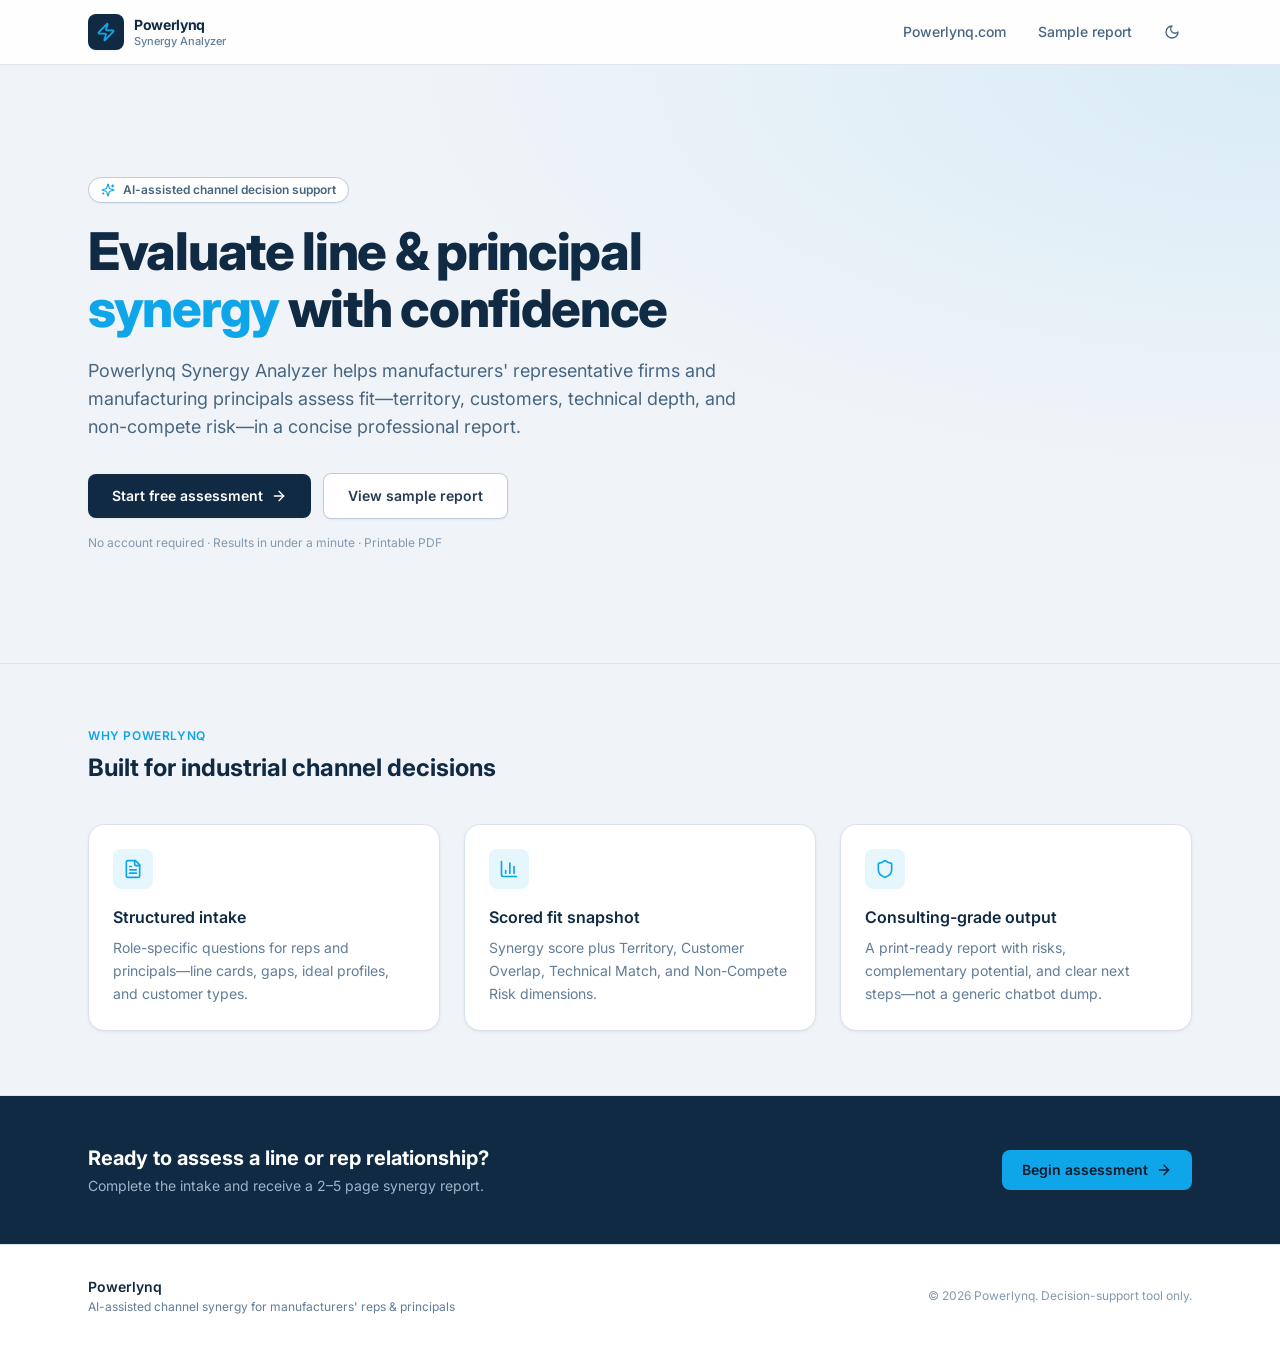
==== analyzer/index.html @ ce6cc7bc "Call Grok Worker directly and surface API errors instead of template fallback" ====
<!doctype html>
<html lang="en">
  <head>
    <meta charset="UTF-8" />
    <link rel="icon" type="image/svg+xml" href="/analyzer/favicon.svg" />
    <meta name="viewport" content="width=device-width, initial-scale=1.0" />
    <meta
      name="description"
      content="Powerlynq Synergy Analyzer — evaluate line and principal fit for manufacturers' representative firms and manufacturing principals."
    />
    <link rel="preconnect" href="https://fonts.googleapis.com" />
    <link rel="preconnect" href="https://fonts.gstatic.com" crossorigin />
    <link
      href="https://fonts.googleapis.com/css2?family=Inter:wght@400;500;600;700;800&display=swap"
      rel="stylesheet"
    />
    <title>Powerlynq Synergy Analyzer</title>
    <script src="/analyzer/api-config.js"></script>
    <script type="module" crossorigin src="/analyzer/assets/index-Cl4k3AQj.js"></script>
    <link rel="stylesheet" crossorigin href="/analyzer/assets/index-D1dit6bd.css">
  </head>
  <body class="antialiased">
    <div id="root"></div>
  </body>
</html>
---- analyzer/assets/index-D1dit6bd.css ----
*,:before,:after{--tw-border-spacing-x: 0;--tw-border-spacing-y: 0;--tw-translate-x: 0;--tw-translate-y: 0;--tw-rotate: 0;--tw-skew-x: 0;--tw-skew-y: 0;--tw-scale-x: 1;--tw-scale-y: 1;--tw-pan-x: ;--tw-pan-y: ;--tw-pinch-zoom: ;--tw-scroll-snap-strictness: proximity;--tw-gradient-from-position: ;--tw-gradient-via-position: ;--tw-gradient-to-position: ;--tw-ordinal: ;--tw-slashed-zero: ;--tw-numeric-figure: ;--tw-numeric-spacing: ;--tw-numeric-fraction: ;--tw-ring-inset: ;--tw-ring-offset-width: 0px;--tw-ring-offset-color: #fff;--tw-ring-color: rgb(59 130 246 / .5);--tw-ring-offset-shadow: 0 0 #0000;--tw-ring-shadow: 0 0 #0000;--tw-shadow: 0 0 #0000;--tw-shadow-colored: 0 0 #0000;--tw-blur: ;--tw-brightness: ;--tw-contrast: ;--tw-grayscale: ;--tw-hue-rotate: ;--tw-invert: ;--tw-saturate: ;--tw-sepia: ;--tw-drop-shadow: ;--tw-backdrop-blur: ;--tw-backdrop-brightness: ;--tw-backdrop-contrast: ;--tw-backdrop-grayscale: ;--tw-backdrop-hue-rotate: ;--tw-backdrop-invert: ;--tw-backdrop-opacity: ;--tw-backdrop-saturate: ;--tw-backdrop-sepia: ;--tw-contain-size: ;--tw-contain-layout: ;--tw-contain-paint: ;--tw-contain-style: }::backdrop{--tw-border-spacing-x: 0;--tw-border-spacing-y: 0;--tw-translate-x: 0;--tw-translate-y: 0;--tw-rotate: 0;--tw-skew-x: 0;--tw-skew-y: 0;--tw-scale-x: 1;--tw-scale-y: 1;--tw-pan-x: ;--tw-pan-y: ;--tw-pinch-zoom: ;--tw-scroll-snap-strictness: proximity;--tw-gradient-from-position: ;--tw-gradient-via-position: ;--tw-gradient-to-position: ;--tw-ordinal: ;--tw-slashed-zero: ;--tw-numeric-figure: ;--tw-numeric-spacing: ;--tw-numeric-fraction: ;--tw-ring-inset: ;--tw-ring-offset-width: 0px;--tw-ring-offset-color: #fff;--tw-ring-color: rgb(59 130 246 / .5);--tw-ring-offset-shadow: 0 0 #0000;--tw-ring-shadow: 0 0 #0000;--tw-shadow: 0 0 #0000;--tw-shadow-colored: 0 0 #0000;--tw-blur: ;--tw-brightness: ;--tw-contrast: ;--tw-grayscale: ;--tw-hue-rotate: ;--tw-invert: ;--tw-saturate: ;--tw-sepia: ;--tw-drop-shadow: ;--tw-backdrop-blur: ;--tw-backdrop-brightness: ;--tw-backdrop-contrast: ;--tw-backdrop-grayscale: ;--tw-backdrop-hue-rotate: ;--tw-backdrop-invert: ;--tw-backdrop-opacity: ;--tw-backdrop-saturate: ;--tw-backdrop-sepia: ;--tw-contain-size: ;--tw-contain-layout: ;--tw-contain-paint: ;--tw-contain-style: }*,:before,:after{box-sizing:border-box;border-width:0;border-style:solid;border-color:#e5e7eb}:before,:after{--tw-content: ""}html,:host{line-height:1.5;-webkit-text-size-adjust:100%;-moz-tab-size:4;-o-tab-size:4;tab-size:4;font-family:Inter,system-ui,-apple-system,Segoe UI,Roboto,sans-serif;font-feature-settings:normal;font-variation-settings:normal;-webkit-tap-highlight-color:transparent}body{margin:0;line-height:inherit}hr{height:0;color:inherit;border-top-width:1px}abbr:where([title]){-webkit-text-decoration:underline dotted;text-decoration:underline dotted}h1,h2,h3,h4,h5,h6{font-size:inherit;font-weight:inherit}a{color:inherit;text-decoration:inherit}b,strong{font-weight:bolder}code,kbd,samp,pre{font-family:ui-monospace,SFMono-Regular,Menlo,Monaco,Consolas,Liberation Mono,Courier New,monospace;font-feature-settings:normal;font-variation-settings:normal;font-size:1em}small{font-size:80%}sub,sup{font-size:75%;line-height:0;position:relative;vertical-align:baseline}sub{bottom:-.25em}sup{top:-.5em}table{text-indent:0;border-color:inherit;border-collapse:collapse}button,input,optgroup,select,textarea{font-family:inherit;font-feature-settings:inherit;font-variation-settings:inherit;font-size:100%;font-weight:inherit;line-height:inherit;letter-spacing:inherit;color:inherit;margin:0;padding:0}button,select{text-transform:none}button,input:where([type=button]),input:where([type=reset]),input:where([type=submit]){-webkit-appearance:button;background-color:transparent;background-image:none}:-moz-focusring{outline:auto}:-moz-ui-invalid{box-shadow:none}progress{vertical-align:baseline}::-webkit-inner-spin-button,::-webkit-outer-spin-button{height:auto}[type=search]{-webkit-appearance:textfield;outline-offset:-2px}::-webkit-search-decoration{-webkit-appearance:none}::-webkit-file-upload-button{-webkit-appearance:button;font:inherit}summary{display:list-item}blockquote,dl,dd,h1,h2,h3,h4,h5,h6,hr,figure,p,pre{margin:0}fieldset{margin:0;padding:0}legend{padding:0}ol,ul,menu{list-style:none;margin:0;padding:0}dialog{padding:0}textarea{resize:vertical}input::-moz-placeholder,textarea::-moz-placeholder{opacity:1;color:#9ca3af}input::placeholder,textarea::placeholder{opacity:1;color:#9ca3af}button,[role=button]{cursor:pointer}:disabled{cursor:default}img,svg,video,canvas,audio,iframe,embed,object{display:block;vertical-align:middle}img,video{max-width:100%;height:auto}[hidden]:where(:not([hidden=until-found])){display:none}html{scroll-behavior:smooth}body{--tw-bg-opacity: 1;background-color:rgb(240 244 248 / var(--tw-bg-opacity, 1));font-family:Inter,system-ui,-apple-system,Segoe UI,Roboto,sans-serif;--tw-text-opacity: 1;color:rgb(16 42 67 / var(--tw-text-opacity, 1));-webkit-font-smoothing:antialiased;-moz-osx-font-smoothing:grayscale}.dark body,html.dark body{--tw-bg-opacity: 1;background-color:rgb(10 25 41 / var(--tw-bg-opacity, 1));--tw-text-opacity: 1;color:rgb(217 226 236 / var(--tw-text-opacity, 1))}::-moz-selection{background-color:#0ea5e94d;color:#0a1929}::selection{background-color:#0ea5e94d;color:#0a1929}.btn-primary{display:inline-flex;align-items:center;justify-content:center;gap:.5rem;border-radius:.5rem;--tw-bg-opacity: 1;background-color:rgb(16 42 67 / var(--tw-bg-opacity, 1));padding:.625rem 1.25rem;font-size:.875rem;line-height:1.25rem;font-weight:600;--tw-text-opacity: 1;color:rgb(255 255 255 / var(--tw-text-opacity, 1));--tw-shadow: 0 1px 2px 0 rgb(0 0 0 / .05);--tw-shadow-colored: 0 1px 2px 0 var(--tw-shadow-color);box-shadow:var(--tw-ring-offset-shadow, 0 0 #0000),var(--tw-ring-shadow, 0 0 #0000),var(--tw-shadow);transition-property:color,background-color,border-color,text-decoration-color,fill,stroke,opacity,box-shadow,transform,filter,backdrop-filter;transition-timing-function:cubic-bezier(.4,0,.2,1);transition-duration:.15s}.btn-primary:disabled{cursor:not-allowed;opacity:.5}.btn-primary:hover{--tw-bg-opacity: 1;background-color:rgb(36 59 83 / var(--tw-bg-opacity, 1))}.btn-primary:focus-visible{outline:2px solid #0ea5e9;outline-offset:2px}.dark .btn-primary{--tw-bg-opacity: 1;background-color:rgb(14 165 233 / var(--tw-bg-opacity, 1));--tw-text-opacity: 1;color:rgb(10 25 41 / var(--tw-text-opacity, 1))}.dark .btn-primary:hover{--tw-bg-opacity: 1;background-color:rgb(56 189 248 / var(--tw-bg-opacity, 1))}.btn-secondary{display:inline-flex;align-items:center;justify-content:center;gap:.5rem;border-radius:.5rem;border-width:1px;--tw-border-opacity: 1;border-color:rgb(188 204 220 / var(--tw-border-opacity, 1));--tw-bg-opacity: 1;background-color:rgb(255 255 255 / var(--tw-bg-opacity, 1));padding:.625rem 1.25rem;font-size:.875rem;line-height:1.25rem;font-weight:600;--tw-text-opacity: 1;color:rgb(36 59 83 / var(--tw-text-opacity, 1));--tw-shadow: 0 1px 2px 0 rgb(0 0 0 / .05);--tw-shadow-colored: 0 1px 2px 0 var(--tw-shadow-color);box-shadow:var(--tw-ring-offset-shadow, 0 0 #0000),var(--tw-ring-shadow, 0 0 #0000),var(--tw-shadow);transition-property:color,background-color,border-color,text-decoration-color,fill,stroke,opacity,box-shadow,transform,filter,backdrop-filter;transition-timing-function:cubic-bezier(.4,0,.2,1);transition-duration:.15s}.btn-secondary:disabled{cursor:not-allowed;opacity:.5}.btn-secondary:hover{--tw-bg-opacity: 1;background-color:rgb(240 244 248 / var(--tw-bg-opacity, 1))}.btn-secondary:focus-visible{outline:2px solid #0ea5e9;outline-offset:2px}.dark .btn-secondary{--tw-border-opacity: 1;border-color:rgb(51 78 104 / var(--tw-border-opacity, 1));--tw-bg-opacity: 1;background-color:rgb(16 42 67 / var(--tw-bg-opacity, 1));--tw-text-opacity: 1;color:rgb(217 226 236 / var(--tw-text-opacity, 1))}.dark .btn-secondary:hover{--tw-bg-opacity: 1;background-color:rgb(36 59 83 / var(--tw-bg-opacity, 1))}.btn-ghost{display:inline-flex;align-items:center;justify-content:center;gap:.5rem;border-radius:.5rem;padding:.5rem .75rem;font-size:.875rem;line-height:1.25rem;font-weight:500;--tw-text-opacity: 1;color:rgb(72 101 129 / var(--tw-text-opacity, 1));transition-property:color,background-color,border-color,text-decoration-color,fill,stroke,opacity,box-shadow,transform,filter,backdrop-filter;transition-timing-function:cubic-bezier(.4,0,.2,1);transition-duration:.15s}.btn-ghost:hover{--tw-bg-opacity: 1;background-color:rgb(217 226 236 / var(--tw-bg-opacity, 1));--tw-text-opacity: 1;color:rgb(16 42 67 / var(--tw-text-opacity, 1))}.dark .btn-ghost{--tw-text-opacity: 1;color:rgb(159 179 200 / var(--tw-text-opacity, 1))}.dark .btn-ghost:hover{--tw-bg-opacity: 1;background-color:rgb(36 59 83 / var(--tw-bg-opacity, 1));--tw-text-opacity: 1;color:rgb(255 255 255 / var(--tw-text-opacity, 1))}.input-field{width:100%;border-radius:.5rem;border-width:1px;--tw-border-opacity: 1;border-color:rgb(188 204 220 / var(--tw-border-opacity, 1));--tw-bg-opacity: 1;background-color:rgb(255 255 255 / var(--tw-bg-opacity, 1));padding:.625rem .875rem;font-size:.875rem;line-height:1.25rem;--tw-text-opacity: 1;color:rgb(16 42 67 / var(--tw-text-opacity, 1));--tw-shadow: 0 1px 2px 0 rgb(0 0 0 / .05);--tw-shadow-colored: 0 1px 2px 0 var(--tw-shadow-color);box-shadow:var(--tw-ring-offset-shadow, 0 0 #0000),var(--tw-ring-shadow, 0 0 #0000),var(--tw-shadow);transition-property:color,background-color,border-color,text-decoration-color,fill,stroke,opacity,box-shadow,transform,filter,backdrop-filter;transition-timing-function:cubic-bezier(.4,0,.2,1);transition-duration:.15s}.input-field::-moz-placeholder{--tw-text-opacity: 1;color:rgb(130 154 177 / var(--tw-text-opacity, 1))}.input-field::placeholder{--tw-text-opacity: 1;color:rgb(130 154 177 / var(--tw-text-opacity, 1))}.input-field:focus{--tw-border-opacity: 1;border-color:rgb(14 165 233 / var(--tw-border-opacity, 1));outline:2px solid transparent;outline-offset:2px;box-shadow:0 0 0 2px #0ea5e933}.dark .input-field{--tw-border-opacity: 1;border-color:rgb(51 78 104 / var(--tw-border-opacity, 1));--tw-bg-opacity: 1;background-color:rgb(16 42 67 / var(--tw-bg-opacity, 1));--tw-text-opacity: 1;color:rgb(217 226 236 / var(--tw-text-opacity, 1))}.dark .input-field::-moz-placeholder{--tw-text-opacity: 1;color:rgb(98 125 152 / var(--tw-text-opacity, 1))}.dark .input-field::placeholder{--tw-text-opacity: 1;color:rgb(98 125 152 / var(--tw-text-opacity, 1))}.dark .input-field:focus{--tw-border-opacity: 1;border-color:rgb(14 165 233 / var(--tw-border-opacity, 1));box-shadow:0 0 0 2px #0ea5e94d}.label-field{margin-bottom:.375rem;display:block;font-size:.875rem;line-height:1.25rem;font-weight:500;--tw-text-opacity: 1;color:rgb(36 59 83 / var(--tw-text-opacity, 1))}.dark .label-field{--tw-text-opacity: 1;color:rgb(188 204 220 / var(--tw-text-opacity, 1))}.help-text{margin-top:.375rem;font-size:.75rem;line-height:1rem;--tw-text-opacity: 1;color:rgb(98 125 152 / var(--tw-text-opacity, 1))}.dark .help-text{--tw-text-opacity: 1;color:rgb(130 154 177 / var(--tw-text-opacity, 1))}.card{border-radius:1rem;border-width:1px;--tw-border-opacity: 1;border-color:rgb(217 226 236 / var(--tw-border-opacity, 1));--tw-bg-opacity: 1;background-color:rgb(255 255 255 / var(--tw-bg-opacity, 1));--tw-shadow: 0 1px 3px 0 rgb(16 42 67 / .06), 0 1px 2px -1px rgb(16 42 67 / .06);--tw-shadow-colored: 0 1px 3px 0 var(--tw-shadow-color), 0 1px 2px -1px var(--tw-shadow-color);box-shadow:var(--tw-ring-offset-shadow, 0 0 #0000),var(--tw-ring-shadow, 0 0 #0000),var(--tw-shadow)}.dark .card{--tw-border-opacity: 1;border-color:rgb(36 59 83 / var(--tw-border-opacity, 1));--tw-bg-opacity: 1;background-color:rgb(16 42 67 / var(--tw-bg-opacity, 1))}.section-kicker{font-size:.75rem;line-height:1rem;font-weight:600;text-transform:uppercase;letter-spacing:.05em;--tw-text-opacity: 1;color:rgb(14 165 233 / var(--tw-text-opacity, 1))}.dark .section-kicker{--tw-text-opacity: 1;color:rgb(56 189 248 / var(--tw-text-opacity, 1))}.pointer-events-none{pointer-events:none}.visible{visibility:visible}.fixed{position:fixed}.absolute{position:absolute}.relative{position:relative}.sticky{position:sticky}.-inset-3{top:-.75rem;right:-.75rem;bottom:-.75rem;left:-.75rem}.inset-0{top:0;right:0;bottom:0;left:0}.top-0{top:0}.-z-10{z-index:-10}.z-40{z-index:40}.mx-2{margin-left:.5rem;margin-right:.5rem}.mx-auto{margin-left:auto;margin-right:auto}.mb-1{margin-bottom:.25rem}.mb-10{margin-bottom:2.5rem}.mb-2{margin-bottom:.5rem}.mb-3{margin-bottom:.75rem}.mb-4{margin-bottom:1rem}.mb-5{margin-bottom:1.25rem}.mb-6{margin-bottom:1.5rem}.mb-8{margin-bottom:2rem}.ml-0\.5{margin-left:.125rem}.mt-0\.5{margin-top:.125rem}.mt-1{margin-top:.25rem}.mt-1\.5{margin-top:.375rem}.mt-2{margin-top:.5rem}.mt-3{margin-top:.75rem}.mt-4{margin-top:1rem}.mt-5{margin-top:1.25rem}.mt-6{margin-top:1.5rem}.mt-8{margin-top:2rem}.flex{display:flex}.inline-flex{display:inline-flex}.grid{display:grid}.hidden{display:none}.h-0\.5{height:.125rem}.h-1\.5{height:.375rem}.h-10{height:2.5rem}.h-12{height:3rem}.h-16{height:4rem}.h-2{height:.5rem}.h-3\.5{height:.875rem}.h-4{height:1rem}.h-5{height:1.25rem}.h-6{height:1.5rem}.h-8{height:2rem}.h-9{height:2.25rem}.h-full{height:100%}.min-h-\[1\.5rem\]{min-height:1.5rem}.min-h-\[110px\]{min-height:110px}.min-h-\[40vh\]{min-height:40vh}.min-h-\[60vh\]{min-height:60vh}.min-h-screen{min-height:100vh}.w-1\/2{width:50%}.w-10{width:2.5rem}.w-12{width:3rem}.w-16{width:4rem}.w-3\.5{width:.875rem}.w-4{width:1rem}.w-48{width:12rem}.w-5{width:1.25rem}.w-6{width:1.5rem}.w-8{width:2rem}.w-9{width:2.25rem}.w-full{width:100%}.max-w-2xl{max-width:42rem}.max-w-3xl{max-width:48rem}.max-w-4xl{max-width:56rem}.max-w-6xl{max-width:72rem}.max-w-lg{max-width:32rem}.max-w-md{max-width:28rem}.max-w-xl{max-width:36rem}.flex-1{flex:1 1 0%}.shrink-0{flex-shrink:0}.-rotate-90{--tw-rotate: -90deg;transform:translate(var(--tw-translate-x),var(--tw-translate-y)) rotate(var(--tw-rotate)) skew(var(--tw-skew-x)) skewY(var(--tw-skew-y)) scaleX(var(--tw-scale-x)) scaleY(var(--tw-scale-y))}@keyframes fadeIn{0%{opacity:0}to{opacity:1}}.animate-fade-in{animation:fadeIn .4s ease-out}@keyframes pulse{50%{opacity:.5}}.animate-pulse{animation:pulse 2s cubic-bezier(.4,0,.6,1) infinite}@keyframes pulseSoft{0%,to{opacity:1}50%{opacity:.55}}.animate-pulse-soft{animation:pulseSoft 1.8s ease-in-out infinite}@keyframes slideUp{0%{opacity:0;transform:translateY(12px)}to{opacity:1;transform:translateY(0)}}.animate-slide-up{animation:slideUp .45s ease-out}.resize-y{resize:vertical}.flex-col{flex-direction:column}.flex-wrap{flex-wrap:wrap}.items-start{align-items:flex-start}.items-center{align-items:center}.items-baseline{align-items:baseline}.justify-center{justify-content:center}.justify-between{justify-content:space-between}.gap-1{gap:.25rem}.gap-1\.5{gap:.375rem}.gap-2{gap:.5rem}.gap-2\.5{gap:.625rem}.gap-3{gap:.75rem}.gap-4{gap:1rem}.gap-5{gap:1.25rem}.gap-6{gap:1.5rem}.space-y-10>:not([hidden])~:not([hidden]){--tw-space-y-reverse: 0;margin-top:calc(2.5rem * calc(1 - var(--tw-space-y-reverse)));margin-bottom:calc(2.5rem * var(--tw-space-y-reverse))}.space-y-2\.5>:not([hidden])~:not([hidden]){--tw-space-y-reverse: 0;margin-top:calc(.625rem * calc(1 - var(--tw-space-y-reverse)));margin-bottom:calc(.625rem * var(--tw-space-y-reverse))}.space-y-3>:not([hidden])~:not([hidden]){--tw-space-y-reverse: 0;margin-top:calc(.75rem * calc(1 - var(--tw-space-y-reverse)));margin-bottom:calc(.75rem * var(--tw-space-y-reverse))}.space-y-5>:not([hidden])~:not([hidden]){--tw-space-y-reverse: 0;margin-top:calc(1.25rem * calc(1 - var(--tw-space-y-reverse)));margin-bottom:calc(1.25rem * var(--tw-space-y-reverse))}.space-y-6>:not([hidden])~:not([hidden]){--tw-space-y-reverse: 0;margin-top:calc(1.5rem * calc(1 - var(--tw-space-y-reverse)));margin-bottom:calc(1.5rem * var(--tw-space-y-reverse))}.divide-y>:not([hidden])~:not([hidden]){--tw-divide-y-reverse: 0;border-top-width:calc(1px * calc(1 - var(--tw-divide-y-reverse)));border-bottom-width:calc(1px * var(--tw-divide-y-reverse))}.divide-navy-100>:not([hidden])~:not([hidden]){--tw-divide-opacity: 1;border-color:rgb(217 226 236 / var(--tw-divide-opacity, 1))}.overflow-hidden{overflow:hidden}.whitespace-pre-line{white-space:pre-line}.whitespace-pre-wrap{white-space:pre-wrap}.rounded-2xl{border-radius:1rem}.rounded-3xl{border-radius:1.5rem}.rounded-full{border-radius:9999px}.rounded-lg{border-radius:.5rem}.rounded-xl{border-radius:.75rem}.border{border-width:1px}.border-2{border-width:2px}.border-b{border-bottom-width:1px}.border-t{border-top-width:1px}.border-dashed{border-style:dashed}.border-accent{--tw-border-opacity: 1;border-color:rgb(14 165 233 / var(--tw-border-opacity, 1))}.border-accent\/30{border-color:#0ea5e94d}.border-amber-200{--tw-border-opacity: 1;border-color:rgb(253 230 138 / var(--tw-border-opacity, 1))}.border-emerald-200{--tw-border-opacity: 1;border-color:rgb(167 243 208 / var(--tw-border-opacity, 1))}.border-navy-100{--tw-border-opacity: 1;border-color:rgb(217 226 236 / var(--tw-border-opacity, 1))}.border-navy-100\/80{border-color:#d9e2eccc}.border-navy-200{--tw-border-opacity: 1;border-color:rgb(188 204 220 / var(--tw-border-opacity, 1))}.border-rose-200{--tw-border-opacity: 1;border-color:rgb(254 205 211 / var(--tw-border-opacity, 1))}.border-rose-400{--tw-border-opacity: 1;border-color:rgb(251 113 133 / var(--tw-border-opacity, 1))}.border-sky-200{--tw-border-opacity: 1;border-color:rgb(186 230 253 / var(--tw-border-opacity, 1))}.border-t-transparent{border-top-color:transparent}.bg-accent{--tw-bg-opacity: 1;background-color:rgb(14 165 233 / var(--tw-bg-opacity, 1))}.bg-accent\/10{background-color:#0ea5e91a}.bg-accent\/5{background-color:#0ea5e90d}.bg-amber-50{--tw-bg-opacity: 1;background-color:rgb(255 251 235 / var(--tw-bg-opacity, 1))}.bg-amber-500{--tw-bg-opacity: 1;background-color:rgb(245 158 11 / var(--tw-bg-opacity, 1))}.bg-emerald-50{--tw-bg-opacity: 1;background-color:rgb(236 253 245 / var(--tw-bg-opacity, 1))}.bg-emerald-500{--tw-bg-opacity: 1;background-color:rgb(16 185 129 / var(--tw-bg-opacity, 1))}.bg-navy-100{--tw-bg-opacity: 1;background-color:rgb(217 226 236 / var(--tw-bg-opacity, 1))}.bg-navy-50{--tw-bg-opacity: 1;background-color:rgb(240 244 248 / var(--tw-bg-opacity, 1))}.bg-navy-50\/50{background-color:#f0f4f880}.bg-navy-50\/80{background-color:#f0f4f8cc}.bg-navy-900{--tw-bg-opacity: 1;background-color:rgb(16 42 67 / var(--tw-bg-opacity, 1))}.bg-rose-50{--tw-bg-opacity: 1;background-color:rgb(255 241 242 / var(--tw-bg-opacity, 1))}.bg-rose-500{--tw-bg-opacity: 1;background-color:rgb(244 63 94 / var(--tw-bg-opacity, 1))}.bg-sky-50{--tw-bg-opacity: 1;background-color:rgb(240 249 255 / var(--tw-bg-opacity, 1))}.bg-sky-500{--tw-bg-opacity: 1;background-color:rgb(14 165 233 / var(--tw-bg-opacity, 1))}.bg-white{--tw-bg-opacity: 1;background-color:rgb(255 255 255 / var(--tw-bg-opacity, 1))}.bg-white\/10{background-color:#ffffff1a}.bg-white\/90{background-color:#ffffffe6}.bg-\[radial-gradient\(ellipse_at_top_right\,_var\(--tw-gradient-stops\)\)\]{background-image:radial-gradient(ellipse at top right,var(--tw-gradient-stops))}.bg-gradient-to-br{background-image:linear-gradient(to bottom right,var(--tw-gradient-stops))}.from-accent\/10{--tw-gradient-from: rgb(14 165 233 / .1) var(--tw-gradient-from-position);--tw-gradient-to: rgb(14 165 233 / 0) var(--tw-gradient-to-position);--tw-gradient-stops: var(--tw-gradient-from), var(--tw-gradient-to)}.from-navy-900{--tw-gradient-from: #102a43 var(--tw-gradient-from-position);--tw-gradient-to: rgb(16 42 67 / 0) var(--tw-gradient-to-position);--tw-gradient-stops: var(--tw-gradient-from), var(--tw-gradient-to)}.via-navy-900{--tw-gradient-to: rgb(16 42 67 / 0) var(--tw-gradient-to-position);--tw-gradient-stops: var(--tw-gradient-from), #102a43 var(--tw-gradient-via-position), var(--tw-gradient-to)}.via-transparent{--tw-gradient-to: rgb(0 0 0 / 0) var(--tw-gradient-to-position);--tw-gradient-stops: var(--tw-gradient-from), transparent var(--tw-gradient-via-position), var(--tw-gradient-to)}.to-navy-800{--tw-gradient-to: #243b53 var(--tw-gradient-to-position)}.to-transparent{--tw-gradient-to: transparent var(--tw-gradient-to-position)}.p-4{padding:1rem}.p-5{padding:1.25rem}.p-6{padding:1.5rem}.px-2{padding-left:.5rem;padding-right:.5rem}.px-3{padding-left:.75rem;padding-right:.75rem}.px-3\.5{padding-left:.875rem;padding-right:.875rem}.px-4{padding-left:1rem;padding-right:1rem}.px-5{padding-left:1.25rem;padding-right:1.25rem}.px-6{padding-left:1.5rem;padding-right:1.5rem}.py-0\.5{padding-top:.125rem;padding-bottom:.125rem}.py-1{padding-top:.25rem;padding-bottom:.25rem}.py-1\.5{padding-top:.375rem;padding-bottom:.375rem}.py-10{padding-top:2.5rem;padding-bottom:2.5rem}.py-12{padding-top:3rem;padding-bottom:3rem}.py-16{padding-top:4rem;padding-bottom:4rem}.py-20{padding-top:5rem;padding-bottom:5rem}.py-3{padding-top:.75rem;padding-bottom:.75rem}.py-4{padding-top:1rem;padding-bottom:1rem}.py-8{padding-top:2rem;padding-bottom:2rem}.pb-3{padding-bottom:.75rem}.pt-0\.5{padding-top:.125rem}.pt-6{padding-top:1.5rem}.text-left{text-align:left}.text-center{text-align:center}.font-mono{font-family:ui-monospace,SFMono-Regular,Menlo,Monaco,Consolas,Liberation Mono,Courier New,monospace}.text-2xl{font-size:1.5rem;line-height:2rem}.text-3xl{font-size:1.875rem;line-height:2.25rem}.text-4xl{font-size:2.25rem;line-height:2.5rem}.text-\[10px\]{font-size:10px}.text-\[11px\]{font-size:11px}.text-base{font-size:1rem;line-height:1.5rem}.text-lg{font-size:1.125rem;line-height:1.75rem}.text-sm{font-size:.875rem;line-height:1.25rem}.text-xl{font-size:1.25rem;line-height:1.75rem}.text-xs{font-size:.75rem;line-height:1rem}.font-bold{font-weight:700}.font-extrabold{font-weight:800}.font-medium{font-weight:500}.font-semibold{font-weight:600}.uppercase{text-transform:uppercase}.tabular-nums{--tw-numeric-spacing: tabular-nums;font-variant-numeric:var(--tw-ordinal) var(--tw-slashed-zero) var(--tw-numeric-figure) var(--tw-numeric-spacing) var(--tw-numeric-fraction)}.leading-relaxed{line-height:1.625}.leading-snug{line-height:1.375}.leading-tight{line-height:1.25}.tracking-\[0\.2em\]{letter-spacing:.2em}.tracking-tight{letter-spacing:-.025em}.tracking-wide{letter-spacing:.025em}.tracking-wider{letter-spacing:.05em}.text-accent{--tw-text-opacity: 1;color:rgb(14 165 233 / var(--tw-text-opacity, 1))}.text-accent-light{--tw-text-opacity: 1;color:rgb(56 189 248 / var(--tw-text-opacity, 1))}.text-amber-500{--tw-text-opacity: 1;color:rgb(245 158 11 / var(--tw-text-opacity, 1))}.text-amber-600{--tw-text-opacity: 1;color:rgb(217 119 6 / var(--tw-text-opacity, 1))}.text-amber-900{--tw-text-opacity: 1;color:rgb(120 53 15 / var(--tw-text-opacity, 1))}.text-emerald-500{--tw-text-opacity: 1;color:rgb(16 185 129 / var(--tw-text-opacity, 1))}.text-emerald-600{--tw-text-opacity: 1;color:rgb(5 150 105 / var(--tw-text-opacity, 1))}.text-emerald-800{--tw-text-opacity: 1;color:rgb(6 95 70 / var(--tw-text-opacity, 1))}.text-navy-100{--tw-text-opacity: 1;color:rgb(217 226 236 / var(--tw-text-opacity, 1))}.text-navy-200{--tw-text-opacity: 1;color:rgb(188 204 220 / var(--tw-text-opacity, 1))}.text-navy-300{--tw-text-opacity: 1;color:rgb(159 179 200 / var(--tw-text-opacity, 1))}.text-navy-400{--tw-text-opacity: 1;color:rgb(130 154 177 / var(--tw-text-opacity, 1))}.text-navy-500{--tw-text-opacity: 1;color:rgb(98 125 152 / var(--tw-text-opacity, 1))}.text-navy-600{--tw-text-opacity: 1;color:rgb(72 101 129 / var(--tw-text-opacity, 1))}.text-navy-700{--tw-text-opacity: 1;color:rgb(51 78 104 / var(--tw-text-opacity, 1))}.text-navy-800{--tw-text-opacity: 1;color:rgb(36 59 83 / var(--tw-text-opacity, 1))}.text-navy-900{--tw-text-opacity: 1;color:rgb(16 42 67 / var(--tw-text-opacity, 1))}.text-navy-950{--tw-text-opacity: 1;color:rgb(10 25 41 / var(--tw-text-opacity, 1))}.text-rose-500{--tw-text-opacity: 1;color:rgb(244 63 94 / var(--tw-text-opacity, 1))}.text-rose-600{--tw-text-opacity: 1;color:rgb(225 29 72 / var(--tw-text-opacity, 1))}.text-rose-800{--tw-text-opacity: 1;color:rgb(159 18 57 / var(--tw-text-opacity, 1))}.text-sky-500{--tw-text-opacity: 1;color:rgb(14 165 233 / var(--tw-text-opacity, 1))}.text-sky-600{--tw-text-opacity: 1;color:rgb(2 132 199 / var(--tw-text-opacity, 1))}.text-sky-800{--tw-text-opacity: 1;color:rgb(7 89 133 / var(--tw-text-opacity, 1))}.text-teal-accent{--tw-text-opacity: 1;color:rgb(20 184 166 / var(--tw-text-opacity, 1))}.text-white{--tw-text-opacity: 1;color:rgb(255 255 255 / var(--tw-text-opacity, 1))}.antialiased{-webkit-font-smoothing:antialiased;-moz-osx-font-smoothing:grayscale}.opacity-70{opacity:.7}.shadow-elevated{--tw-shadow: 0 10px 15px -3px rgb(16 42 67 / .08), 0 4px 6px -4px rgb(16 42 67 / .06);--tw-shadow-colored: 0 10px 15px -3px var(--tw-shadow-color), 0 4px 6px -4px var(--tw-shadow-color);box-shadow:var(--tw-ring-offset-shadow, 0 0 #0000),var(--tw-ring-shadow, 0 0 #0000),var(--tw-shadow)}.shadow-report{--tw-shadow: 0 25px 50px -12px rgb(16 42 67 / .15);--tw-shadow-colored: 0 25px 50px -12px var(--tw-shadow-color);box-shadow:var(--tw-ring-offset-shadow, 0 0 #0000),var(--tw-ring-shadow, 0 0 #0000),var(--tw-shadow)}.shadow-sm{--tw-shadow: 0 1px 2px 0 rgb(0 0 0 / .05);--tw-shadow-colored: 0 1px 2px 0 var(--tw-shadow-color);box-shadow:var(--tw-ring-offset-shadow, 0 0 #0000),var(--tw-ring-shadow, 0 0 #0000),var(--tw-shadow)}.ring-4{--tw-ring-offset-shadow: var(--tw-ring-inset) 0 0 0 var(--tw-ring-offset-width) var(--tw-ring-offset-color);--tw-ring-shadow: var(--tw-ring-inset) 0 0 0 calc(4px + var(--tw-ring-offset-width)) var(--tw-ring-color);box-shadow:var(--tw-ring-offset-shadow),var(--tw-ring-shadow),var(--tw-shadow, 0 0 #0000)}.ring-accent\/20{--tw-ring-color: rgb(14 165 233 / .2)}.filter{filter:var(--tw-blur) var(--tw-brightness) var(--tw-contrast) var(--tw-grayscale) var(--tw-hue-rotate) var(--tw-invert) var(--tw-saturate) var(--tw-sepia) var(--tw-drop-shadow)}.backdrop-blur-md{--tw-backdrop-blur: blur(12px);-webkit-backdrop-filter:var(--tw-backdrop-blur) var(--tw-backdrop-brightness) var(--tw-backdrop-contrast) var(--tw-backdrop-grayscale) var(--tw-backdrop-hue-rotate) var(--tw-backdrop-invert) var(--tw-backdrop-opacity) var(--tw-backdrop-saturate) var(--tw-backdrop-sepia);backdrop-filter:var(--tw-backdrop-blur) var(--tw-backdrop-brightness) var(--tw-backdrop-contrast) var(--tw-backdrop-grayscale) var(--tw-backdrop-hue-rotate) var(--tw-backdrop-invert) var(--tw-backdrop-opacity) var(--tw-backdrop-saturate) var(--tw-backdrop-sepia)}.backdrop-blur-sm{--tw-backdrop-blur: blur(4px);-webkit-backdrop-filter:var(--tw-backdrop-blur) var(--tw-backdrop-brightness) var(--tw-backdrop-contrast) var(--tw-backdrop-grayscale) var(--tw-backdrop-hue-rotate) var(--tw-backdrop-invert) var(--tw-backdrop-opacity) var(--tw-backdrop-saturate) var(--tw-backdrop-sepia);backdrop-filter:var(--tw-backdrop-blur) var(--tw-backdrop-brightness) var(--tw-backdrop-contrast) var(--tw-backdrop-grayscale) var(--tw-backdrop-hue-rotate) var(--tw-backdrop-invert) var(--tw-backdrop-opacity) var(--tw-backdrop-saturate) var(--tw-backdrop-sepia)}.transition{transition-property:color,background-color,border-color,text-decoration-color,fill,stroke,opacity,box-shadow,transform,filter,backdrop-filter;transition-timing-function:cubic-bezier(.4,0,.2,1);transition-duration:.15s}.transition-all{transition-property:all;transition-timing-function:cubic-bezier(.4,0,.2,1);transition-duration:.15s}.duration-700{transition-duration:.7s}@media print{body{background:#fff!important;color:#102a43!important}.no-print{display:none!important}.print-only{display:block!important}#report-print-root{box-shadow:none!important;border:none!important;max-width:100%!important}.dark #report-print-root,.dark body{background:#fff!important;color:#102a43!important}}.pdf-exporting{background:#fff!important;color:#102a43!important}.hover\:border-accent\/40:hover{border-color:#0ea5e966}.hover\:border-navy-300:hover{--tw-border-opacity: 1;border-color:rgb(159 179 200 / var(--tw-border-opacity, 1))}.hover\:bg-accent-light:hover{--tw-bg-opacity: 1;background-color:rgb(56 189 248 / var(--tw-bg-opacity, 1))}.hover\:bg-navy-50:hover{--tw-bg-opacity: 1;background-color:rgb(240 244 248 / var(--tw-bg-opacity, 1))}.hover\:text-white:hover{--tw-text-opacity: 1;color:rgb(255 255 255 / var(--tw-text-opacity, 1))}.hover\:shadow-elevated:hover{--tw-shadow: 0 10px 15px -3px rgb(16 42 67 / .08), 0 4px 6px -4px rgb(16 42 67 / .06);--tw-shadow-colored: 0 10px 15px -3px var(--tw-shadow-color), 0 4px 6px -4px var(--tw-shadow-color);box-shadow:var(--tw-ring-offset-shadow, 0 0 #0000),var(--tw-ring-shadow, 0 0 #0000),var(--tw-shadow)}.focus\:border-rose-500:focus{--tw-border-opacity: 1;border-color:rgb(244 63 94 / var(--tw-border-opacity, 1))}.focus\:ring-rose-200:focus{--tw-ring-opacity: 1;--tw-ring-color: rgb(254 205 211 / var(--tw-ring-opacity, 1))}.focus-visible\:outline:focus-visible{outline-style:solid}.focus-visible\:outline-2:focus-visible{outline-width:2px}.focus-visible\:outline-offset-2:focus-visible{outline-offset:2px}.focus-visible\:outline-accent:focus-visible{outline-color:#0ea5e9}.group:hover .group-hover\:translate-x-0\.5{--tw-translate-x: .125rem;transform:translate(var(--tw-translate-x),var(--tw-translate-y)) rotate(var(--tw-rotate)) skew(var(--tw-skew-x)) skewY(var(--tw-skew-y)) scaleX(var(--tw-scale-x)) scaleY(var(--tw-scale-y))}.group:hover .group-hover\:bg-navy-800{--tw-bg-opacity: 1;background-color:rgb(36 59 83 / var(--tw-bg-opacity, 1))}.dark\:divide-navy-800:is(.dark *)>:not([hidden])~:not([hidden]){--tw-divide-opacity: 1;border-color:rgb(36 59 83 / var(--tw-divide-opacity, 1))}.dark\:border-accent:is(.dark *){--tw-border-opacity: 1;border-color:rgb(14 165 233 / var(--tw-border-opacity, 1))}.dark\:border-amber-800:is(.dark *){--tw-border-opacity: 1;border-color:rgb(146 64 14 / var(--tw-border-opacity, 1))}.dark\:border-emerald-800:is(.dark *){--tw-border-opacity: 1;border-color:rgb(6 95 70 / var(--tw-border-opacity, 1))}.dark\:border-navy-700:is(.dark *){--tw-border-opacity: 1;border-color:rgb(51 78 104 / var(--tw-border-opacity, 1))}.dark\:border-navy-800:is(.dark *){--tw-border-opacity: 1;border-color:rgb(36 59 83 / var(--tw-border-opacity, 1))}.dark\:border-rose-800:is(.dark *){--tw-border-opacity: 1;border-color:rgb(159 18 57 / var(--tw-border-opacity, 1))}.dark\:border-sky-800:is(.dark *){--tw-border-opacity: 1;border-color:rgb(7 89 133 / var(--tw-border-opacity, 1))}.dark\:bg-accent:is(.dark *){--tw-bg-opacity: 1;background-color:rgb(14 165 233 / var(--tw-bg-opacity, 1))}.dark\:bg-accent\/10:is(.dark *){background-color:#0ea5e91a}.dark\:bg-accent\/20:is(.dark *){background-color:#0ea5e933}.dark\:bg-amber-950\/50:is(.dark *){background-color:#451a0380}.dark\:bg-emerald-950\/50:is(.dark *){background-color:#022c2280}.dark\:bg-navy-800:is(.dark *){--tw-bg-opacity: 1;background-color:rgb(36 59 83 / var(--tw-bg-opacity, 1))}.dark\:bg-navy-900:is(.dark *){--tw-bg-opacity: 1;background-color:rgb(16 42 67 / var(--tw-bg-opacity, 1))}.dark\:bg-navy-950:is(.dark *){--tw-bg-opacity: 1;background-color:rgb(10 25 41 / var(--tw-bg-opacity, 1))}.dark\:bg-navy-950\/40:is(.dark *){background-color:#0a192966}.dark\:bg-navy-950\/50:is(.dark *){background-color:#0a192980}.dark\:bg-navy-950\/60:is(.dark *){background-color:#0a192999}.dark\:bg-navy-950\/90:is(.dark *){background-color:#0a1929e6}.dark\:bg-rose-950\/50:is(.dark *){background-color:#4c051980}.dark\:bg-sky-950\/50:is(.dark *){background-color:#082f4980}.dark\:text-accent-light:is(.dark *){--tw-text-opacity: 1;color:rgb(56 189 248 / var(--tw-text-opacity, 1))}.dark\:text-amber-300:is(.dark *){--tw-text-opacity: 1;color:rgb(252 211 77 / var(--tw-text-opacity, 1))}.dark\:text-amber-400:is(.dark *){--tw-text-opacity: 1;color:rgb(251 191 36 / var(--tw-text-opacity, 1))}.dark\:text-emerald-300:is(.dark *){--tw-text-opacity: 1;color:rgb(110 231 183 / var(--tw-text-opacity, 1))}.dark\:text-emerald-400:is(.dark *){--tw-text-opacity: 1;color:rgb(52 211 153 / var(--tw-text-opacity, 1))}.dark\:text-navy-100:is(.dark *){--tw-text-opacity: 1;color:rgb(217 226 236 / var(--tw-text-opacity, 1))}.dark\:text-navy-200:is(.dark *){--tw-text-opacity: 1;color:rgb(188 204 220 / var(--tw-text-opacity, 1))}.dark\:text-navy-300:is(.dark *){--tw-text-opacity: 1;color:rgb(159 179 200 / var(--tw-text-opacity, 1))}.dark\:text-navy-400:is(.dark *){--tw-text-opacity: 1;color:rgb(130 154 177 / var(--tw-text-opacity, 1))}.dark\:text-navy-500:is(.dark *){--tw-text-opacity: 1;color:rgb(98 125 152 / var(--tw-text-opacity, 1))}.dark\:text-navy-800:is(.dark *){--tw-text-opacity: 1;color:rgb(36 59 83 / var(--tw-text-opacity, 1))}.dark\:text-navy-950:is(.dark *){--tw-text-opacity: 1;color:rgb(10 25 41 / var(--tw-text-opacity, 1))}.dark\:text-rose-300:is(.dark *){--tw-text-opacity: 1;color:rgb(253 164 175 / var(--tw-text-opacity, 1))}.dark\:text-rose-400:is(.dark *){--tw-text-opacity: 1;color:rgb(251 113 133 / var(--tw-text-opacity, 1))}.dark\:text-sky-300:is(.dark *){--tw-text-opacity: 1;color:rgb(125 211 252 / var(--tw-text-opacity, 1))}.dark\:text-sky-400:is(.dark *){--tw-text-opacity: 1;color:rgb(56 189 248 / var(--tw-text-opacity, 1))}.dark\:text-white:is(.dark *){--tw-text-opacity: 1;color:rgb(255 255 255 / var(--tw-text-opacity, 1))}.dark\:hover\:border-navy-600:hover:is(.dark *){--tw-border-opacity: 1;border-color:rgb(72 101 129 / var(--tw-border-opacity, 1))}@media (min-width: 640px){.sm\:col-span-2{grid-column:span 2 / span 2}.sm\:mx-3{margin-left:.75rem;margin-right:.75rem}.sm\:block{display:block}.sm\:inline-flex{display:inline-flex}.sm\:grid-cols-2{grid-template-columns:repeat(2,minmax(0,1fr))}.sm\:grid-cols-3{grid-template-columns:repeat(3,minmax(0,1fr))}.sm\:grid-cols-\[140px_1fr\]{grid-template-columns:140px 1fr}.sm\:flex-row{flex-direction:row}.sm\:items-start{align-items:flex-start}.sm\:items-end{align-items:flex-end}.sm\:items-center{align-items:center}.sm\:justify-center{justify-content:center}.sm\:justify-between{justify-content:space-between}.sm\:gap-2{gap:.5rem}.sm\:gap-4{gap:1rem}.sm\:gap-6{gap:1.5rem}.sm\:p-8{padding:2rem}.sm\:px-10{padding-left:2.5rem;padding-right:2.5rem}.sm\:px-6{padding-left:1.5rem;padding-right:1.5rem}.sm\:py-10{padding-top:2.5rem;padding-bottom:2.5rem}.sm\:py-12{padding-top:3rem;padding-bottom:3rem}.sm\:py-16{padding-top:4rem;padding-bottom:4rem}.sm\:py-24{padding-top:6rem;padding-bottom:6rem}.sm\:text-2xl{font-size:1.5rem;line-height:2rem}.sm\:text-3xl{font-size:1.875rem;line-height:2.25rem}.sm\:text-5xl{font-size:3rem;line-height:1}.sm\:text-base{font-size:1rem;line-height:1.5rem}.sm\:text-lg{font-size:1.125rem;line-height:1.75rem}.sm\:text-sm{font-size:.875rem;line-height:1.25rem}}@media (min-width: 1024px){.lg\:py-28{padding-top:7rem;padding-bottom:7rem}.lg\:text-\[3\.25rem\]{font-size:3.25rem}.lg\:leading-\[1\.1\]{line-height:1.1}}@media print{.print\:shadow-none{--tw-shadow: 0 0 #0000;--tw-shadow-colored: 0 0 #0000;box-shadow:var(--tw-ring-offset-shadow, 0 0 #0000),var(--tw-ring-shadow, 0 0 #0000),var(--tw-shadow)}}
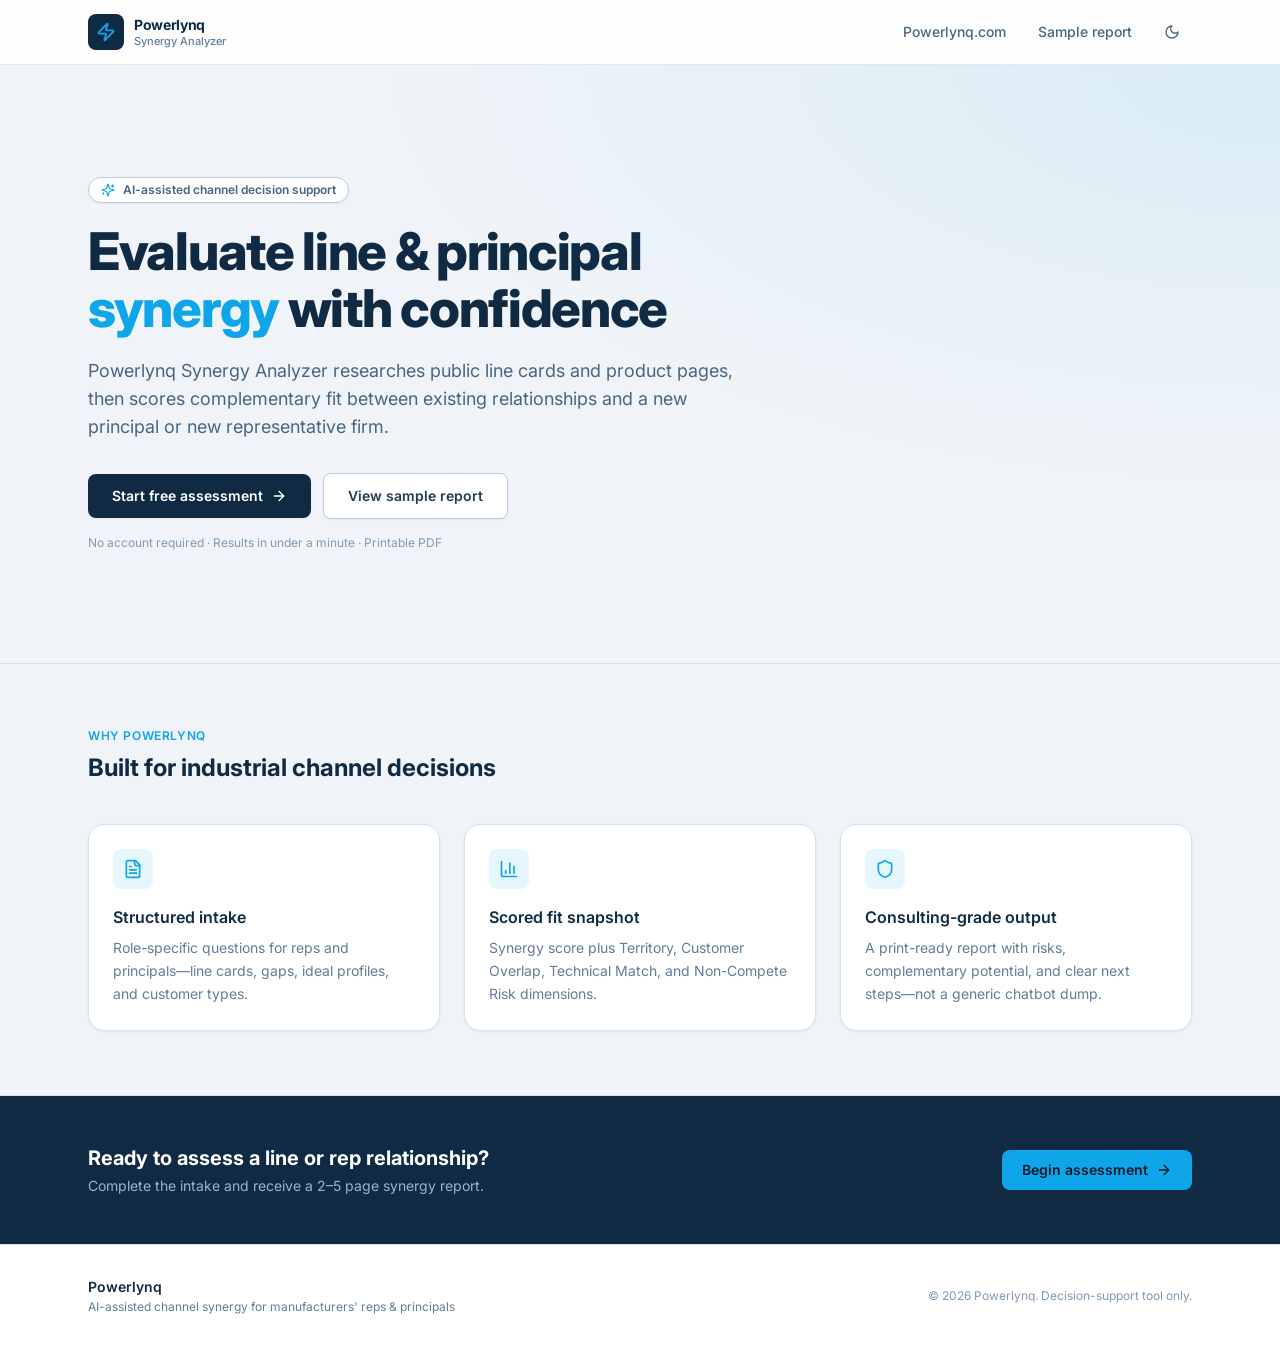
==== commit 1a016c11: "Reposition site around consulting and Synergy Analyzer; research-ready intake" ====
--- a/analyzer/index.html
+++ b/analyzer/index.html
@@ -16,8 +16,8 @@
     />
     <title>Powerlynq Synergy Analyzer</title>
     <script src="/analyzer/api-config.js"></script>
-    <script type="module" crossorigin src="/analyzer/assets/index-Cl4k3AQj.js"></script>
-    <link rel="stylesheet" crossorigin href="/analyzer/assets/index-D1dit6bd.css">
+    <script type="module" crossorigin src="/analyzer/assets/index-CROnFX-U.js"></script>
+    <link rel="stylesheet" crossorigin href="/analyzer/assets/index-zc2sswBi.css">
   </head>
   <body class="antialiased">
     <div id="root"></div>
--- a/analyzer/assets/index-zc2sswBi.css
+++ b/analyzer/assets/index-zc2sswBi.css
@@ -0,0 +1 @@
+*,:before,:after{--tw-border-spacing-x: 0;--tw-border-spacing-y: 0;--tw-translate-x: 0;--tw-translate-y: 0;--tw-rotate: 0;--tw-skew-x: 0;--tw-skew-y: 0;--tw-scale-x: 1;--tw-scale-y: 1;--tw-pan-x: ;--tw-pan-y: ;--tw-pinch-zoom: ;--tw-scroll-snap-strictness: proximity;--tw-gradient-from-position: ;--tw-gradient-via-position: ;--tw-gradient-to-position: ;--tw-ordinal: ;--tw-slashed-zero: ;--tw-numeric-figure: ;--tw-numeric-spacing: ;--tw-numeric-fraction: ;--tw-ring-inset: ;--tw-ring-offset-width: 0px;--tw-ring-offset-color: #fff;--tw-ring-color: rgb(59 130 246 / .5);--tw-ring-offset-shadow: 0 0 #0000;--tw-ring-shadow: 0 0 #0000;--tw-shadow: 0 0 #0000;--tw-shadow-colored: 0 0 #0000;--tw-blur: ;--tw-brightness: ;--tw-contrast: ;--tw-grayscale: ;--tw-hue-rotate: ;--tw-invert: ;--tw-saturate: ;--tw-sepia: ;--tw-drop-shadow: ;--tw-backdrop-blur: ;--tw-backdrop-brightness: ;--tw-backdrop-contrast: ;--tw-backdrop-grayscale: ;--tw-backdrop-hue-rotate: ;--tw-backdrop-invert: ;--tw-backdrop-opacity: ;--tw-backdrop-saturate: ;--tw-backdrop-sepia: ;--tw-contain-size: ;--tw-contain-layout: ;--tw-contain-paint: ;--tw-contain-style: }::backdrop{--tw-border-spacing-x: 0;--tw-border-spacing-y: 0;--tw-translate-x: 0;--tw-translate-y: 0;--tw-rotate: 0;--tw-skew-x: 0;--tw-skew-y: 0;--tw-scale-x: 1;--tw-scale-y: 1;--tw-pan-x: ;--tw-pan-y: ;--tw-pinch-zoom: ;--tw-scroll-snap-strictness: proximity;--tw-gradient-from-position: ;--tw-gradient-via-position: ;--tw-gradient-to-position: ;--tw-ordinal: ;--tw-slashed-zero: ;--tw-numeric-figure: ;--tw-numeric-spacing: ;--tw-numeric-fraction: ;--tw-ring-inset: ;--tw-ring-offset-width: 0px;--tw-ring-offset-color: #fff;--tw-ring-color: rgb(59 130 246 / .5);--tw-ring-offset-shadow: 0 0 #0000;--tw-ring-shadow: 0 0 #0000;--tw-shadow: 0 0 #0000;--tw-shadow-colored: 0 0 #0000;--tw-blur: ;--tw-brightness: ;--tw-contrast: ;--tw-grayscale: ;--tw-hue-rotate: ;--tw-invert: ;--tw-saturate: ;--tw-sepia: ;--tw-drop-shadow: ;--tw-backdrop-blur: ;--tw-backdrop-brightness: ;--tw-backdrop-contrast: ;--tw-backdrop-grayscale: ;--tw-backdrop-hue-rotate: ;--tw-backdrop-invert: ;--tw-backdrop-opacity: ;--tw-backdrop-saturate: ;--tw-backdrop-sepia: ;--tw-contain-size: ;--tw-contain-layout: ;--tw-contain-paint: ;--tw-contain-style: }*,:before,:after{box-sizing:border-box;border-width:0;border-style:solid;border-color:#e5e7eb}:before,:after{--tw-content: ""}html,:host{line-height:1.5;-webkit-text-size-adjust:100%;-moz-tab-size:4;-o-tab-size:4;tab-size:4;font-family:Inter,system-ui,-apple-system,Segoe UI,Roboto,sans-serif;font-feature-settings:normal;font-variation-settings:normal;-webkit-tap-highlight-color:transparent}body{margin:0;line-height:inherit}hr{height:0;color:inherit;border-top-width:1px}abbr:where([title]){-webkit-text-decoration:underline dotted;text-decoration:underline dotted}h1,h2,h3,h4,h5,h6{font-size:inherit;font-weight:inherit}a{color:inherit;text-decoration:inherit}b,strong{font-weight:bolder}code,kbd,samp,pre{font-family:ui-monospace,SFMono-Regular,Menlo,Monaco,Consolas,Liberation Mono,Courier New,monospace;font-feature-settings:normal;font-variation-settings:normal;font-size:1em}small{font-size:80%}sub,sup{font-size:75%;line-height:0;position:relative;vertical-align:baseline}sub{bottom:-.25em}sup{top:-.5em}table{text-indent:0;border-color:inherit;border-collapse:collapse}button,input,optgroup,select,textarea{font-family:inherit;font-feature-settings:inherit;font-variation-settings:inherit;font-size:100%;font-weight:inherit;line-height:inherit;letter-spacing:inherit;color:inherit;margin:0;padding:0}button,select{text-transform:none}button,input:where([type=button]),input:where([type=reset]),input:where([type=submit]){-webkit-appearance:button;background-color:transparent;background-image:none}:-moz-focusring{outline:auto}:-moz-ui-invalid{box-shadow:none}progress{vertical-align:baseline}::-webkit-inner-spin-button,::-webkit-outer-spin-button{height:auto}[type=search]{-webkit-appearance:textfield;outline-offset:-2px}::-webkit-search-decoration{-webkit-appearance:none}::-webkit-file-upload-button{-webkit-appearance:button;font:inherit}summary{display:list-item}blockquote,dl,dd,h1,h2,h3,h4,h5,h6,hr,figure,p,pre{margin:0}fieldset{margin:0;padding:0}legend{padding:0}ol,ul,menu{list-style:none;margin:0;padding:0}dialog{padding:0}textarea{resize:vertical}input::-moz-placeholder,textarea::-moz-placeholder{opacity:1;color:#9ca3af}input::placeholder,textarea::placeholder{opacity:1;color:#9ca3af}button,[role=button]{cursor:pointer}:disabled{cursor:default}img,svg,video,canvas,audio,iframe,embed,object{display:block;vertical-align:middle}img,video{max-width:100%;height:auto}[hidden]:where(:not([hidden=until-found])){display:none}html{scroll-behavior:smooth}body{--tw-bg-opacity: 1;background-color:rgb(240 244 248 / var(--tw-bg-opacity, 1));font-family:Inter,system-ui,-apple-system,Segoe UI,Roboto,sans-serif;--tw-text-opacity: 1;color:rgb(16 42 67 / var(--tw-text-opacity, 1));-webkit-font-smoothing:antialiased;-moz-osx-font-smoothing:grayscale}.dark body,html.dark body{--tw-bg-opacity: 1;background-color:rgb(10 25 41 / var(--tw-bg-opacity, 1));--tw-text-opacity: 1;color:rgb(217 226 236 / var(--tw-text-opacity, 1))}::-moz-selection{background-color:#0ea5e94d;color:#0a1929}::selection{background-color:#0ea5e94d;color:#0a1929}.btn-primary{display:inline-flex;align-items:center;justify-content:center;gap:.5rem;border-radius:.5rem;--tw-bg-opacity: 1;background-color:rgb(16 42 67 / var(--tw-bg-opacity, 1));padding:.625rem 1.25rem;font-size:.875rem;line-height:1.25rem;font-weight:600;--tw-text-opacity: 1;color:rgb(255 255 255 / var(--tw-text-opacity, 1));--tw-shadow: 0 1px 2px 0 rgb(0 0 0 / .05);--tw-shadow-colored: 0 1px 2px 0 var(--tw-shadow-color);box-shadow:var(--tw-ring-offset-shadow, 0 0 #0000),var(--tw-ring-shadow, 0 0 #0000),var(--tw-shadow);transition-property:color,background-color,border-color,text-decoration-color,fill,stroke,opacity,box-shadow,transform,filter,backdrop-filter;transition-timing-function:cubic-bezier(.4,0,.2,1);transition-duration:.15s}.btn-primary:disabled{cursor:not-allowed;opacity:.5}.btn-primary:hover{--tw-bg-opacity: 1;background-color:rgb(36 59 83 / var(--tw-bg-opacity, 1))}.btn-primary:focus-visible{outline:2px solid #0ea5e9;outline-offset:2px}.dark .btn-primary{--tw-bg-opacity: 1;background-color:rgb(14 165 233 / var(--tw-bg-opacity, 1));--tw-text-opacity: 1;color:rgb(10 25 41 / var(--tw-text-opacity, 1))}.dark .btn-primary:hover{--tw-bg-opacity: 1;background-color:rgb(56 189 248 / var(--tw-bg-opacity, 1))}.btn-secondary{display:inline-flex;align-items:center;justify-content:center;gap:.5rem;border-radius:.5rem;border-width:1px;--tw-border-opacity: 1;border-color:rgb(188 204 220 / var(--tw-border-opacity, 1));--tw-bg-opacity: 1;background-color:rgb(255 255 255 / var(--tw-bg-opacity, 1));padding:.625rem 1.25rem;font-size:.875rem;line-height:1.25rem;font-weight:600;--tw-text-opacity: 1;color:rgb(36 59 83 / var(--tw-text-opacity, 1));--tw-shadow: 0 1px 2px 0 rgb(0 0 0 / .05);--tw-shadow-colored: 0 1px 2px 0 var(--tw-shadow-color);box-shadow:var(--tw-ring-offset-shadow, 0 0 #0000),var(--tw-ring-shadow, 0 0 #0000),var(--tw-shadow);transition-property:color,background-color,border-color,text-decoration-color,fill,stroke,opacity,box-shadow,transform,filter,backdrop-filter;transition-timing-function:cubic-bezier(.4,0,.2,1);transition-duration:.15s}.btn-secondary:disabled{cursor:not-allowed;opacity:.5}.btn-secondary:hover{--tw-bg-opacity: 1;background-color:rgb(240 244 248 / var(--tw-bg-opacity, 1))}.btn-secondary:focus-visible{outline:2px solid #0ea5e9;outline-offset:2px}.dark .btn-secondary{--tw-border-opacity: 1;border-color:rgb(51 78 104 / var(--tw-border-opacity, 1));--tw-bg-opacity: 1;background-color:rgb(16 42 67 / var(--tw-bg-opacity, 1));--tw-text-opacity: 1;color:rgb(217 226 236 / var(--tw-text-opacity, 1))}.dark .btn-secondary:hover{--tw-bg-opacity: 1;background-color:rgb(36 59 83 / var(--tw-bg-opacity, 1))}.btn-ghost{display:inline-flex;align-items:center;justify-content:center;gap:.5rem;border-radius:.5rem;padding:.5rem .75rem;font-size:.875rem;line-height:1.25rem;font-weight:500;--tw-text-opacity: 1;color:rgb(72 101 129 / var(--tw-text-opacity, 1));transition-property:color,background-color,border-color,text-decoration-color,fill,stroke,opacity,box-shadow,transform,filter,backdrop-filter;transition-timing-function:cubic-bezier(.4,0,.2,1);transition-duration:.15s}.btn-ghost:hover{--tw-bg-opacity: 1;background-color:rgb(217 226 236 / var(--tw-bg-opacity, 1));--tw-text-opacity: 1;color:rgb(16 42 67 / var(--tw-text-opacity, 1))}.dark .btn-ghost{--tw-text-opacity: 1;color:rgb(159 179 200 / var(--tw-text-opacity, 1))}.dark .btn-ghost:hover{--tw-bg-opacity: 1;background-color:rgb(36 59 83 / var(--tw-bg-opacity, 1));--tw-text-opacity: 1;color:rgb(255 255 255 / var(--tw-text-opacity, 1))}.input-field{width:100%;border-radius:.5rem;border-width:1px;--tw-border-opacity: 1;border-color:rgb(188 204 220 / var(--tw-border-opacity, 1));--tw-bg-opacity: 1;background-color:rgb(255 255 255 / var(--tw-bg-opacity, 1));padding:.625rem .875rem;font-size:.875rem;line-height:1.25rem;--tw-text-opacity: 1;color:rgb(16 42 67 / var(--tw-text-opacity, 1));--tw-shadow: 0 1px 2px 0 rgb(0 0 0 / .05);--tw-shadow-colored: 0 1px 2px 0 var(--tw-shadow-color);box-shadow:var(--tw-ring-offset-shadow, 0 0 #0000),var(--tw-ring-shadow, 0 0 #0000),var(--tw-shadow);transition-property:color,background-color,border-color,text-decoration-color,fill,stroke,opacity,box-shadow,transform,filter,backdrop-filter;transition-timing-function:cubic-bezier(.4,0,.2,1);transition-duration:.15s}.input-field::-moz-placeholder{--tw-text-opacity: 1;color:rgb(130 154 177 / var(--tw-text-opacity, 1))}.input-field::placeholder{--tw-text-opacity: 1;color:rgb(130 154 177 / var(--tw-text-opacity, 1))}.input-field:focus{--tw-border-opacity: 1;border-color:rgb(14 165 233 / var(--tw-border-opacity, 1));outline:2px solid transparent;outline-offset:2px;box-shadow:0 0 0 2px #0ea5e933}.dark .input-field{--tw-border-opacity: 1;border-color:rgb(51 78 104 / var(--tw-border-opacity, 1));--tw-bg-opacity: 1;background-color:rgb(16 42 67 / var(--tw-bg-opacity, 1));--tw-text-opacity: 1;color:rgb(217 226 236 / var(--tw-text-opacity, 1))}.dark .input-field::-moz-placeholder{--tw-text-opacity: 1;color:rgb(98 125 152 / var(--tw-text-opacity, 1))}.dark .input-field::placeholder{--tw-text-opacity: 1;color:rgb(98 125 152 / var(--tw-text-opacity, 1))}.dark .input-field:focus{--tw-border-opacity: 1;border-color:rgb(14 165 233 / var(--tw-border-opacity, 1));box-shadow:0 0 0 2px #0ea5e94d}.label-field{margin-bottom:.375rem;display:block;font-size:.875rem;line-height:1.25rem;font-weight:500;--tw-text-opacity: 1;color:rgb(36 59 83 / var(--tw-text-opacity, 1))}.dark .label-field{--tw-text-opacity: 1;color:rgb(188 204 220 / var(--tw-text-opacity, 1))}.help-text{margin-top:.375rem;font-size:.75rem;line-height:1rem;--tw-text-opacity: 1;color:rgb(98 125 152 / var(--tw-text-opacity, 1))}.dark .help-text{--tw-text-opacity: 1;color:rgb(130 154 177 / var(--tw-text-opacity, 1))}.card{border-radius:1rem;border-width:1px;--tw-border-opacity: 1;border-color:rgb(217 226 236 / var(--tw-border-opacity, 1));--tw-bg-opacity: 1;background-color:rgb(255 255 255 / var(--tw-bg-opacity, 1));--tw-shadow: 0 1px 3px 0 rgb(16 42 67 / .06), 0 1px 2px -1px rgb(16 42 67 / .06);--tw-shadow-colored: 0 1px 3px 0 var(--tw-shadow-color), 0 1px 2px -1px var(--tw-shadow-color);box-shadow:var(--tw-ring-offset-shadow, 0 0 #0000),var(--tw-ring-shadow, 0 0 #0000),var(--tw-shadow)}.dark .card{--tw-border-opacity: 1;border-color:rgb(36 59 83 / var(--tw-border-opacity, 1));--tw-bg-opacity: 1;background-color:rgb(16 42 67 / var(--tw-bg-opacity, 1))}.section-kicker{font-size:.75rem;line-height:1rem;font-weight:600;text-transform:uppercase;letter-spacing:.05em;--tw-text-opacity: 1;color:rgb(14 165 233 / var(--tw-text-opacity, 1))}.dark .section-kicker{--tw-text-opacity: 1;color:rgb(56 189 248 / var(--tw-text-opacity, 1))}.pointer-events-none{pointer-events:none}.visible{visibility:visible}.fixed{position:fixed}.absolute{position:absolute}.relative{position:relative}.sticky{position:sticky}.-inset-3{top:-.75rem;right:-.75rem;bottom:-.75rem;left:-.75rem}.inset-0{top:0;right:0;bottom:0;left:0}.top-0{top:0}.-z-10{z-index:-10}.z-40{z-index:40}.mx-2{margin-left:.5rem;margin-right:.5rem}.mx-auto{margin-left:auto;margin-right:auto}.mb-1{margin-bottom:.25rem}.mb-10{margin-bottom:2.5rem}.mb-2{margin-bottom:.5rem}.mb-3{margin-bottom:.75rem}.mb-4{margin-bottom:1rem}.mb-5{margin-bottom:1.25rem}.mb-6{margin-bottom:1.5rem}.mb-8{margin-bottom:2rem}.ml-0\.5{margin-left:.125rem}.mt-0\.5{margin-top:.125rem}.mt-1{margin-top:.25rem}.mt-1\.5{margin-top:.375rem}.mt-2{margin-top:.5rem}.mt-3{margin-top:.75rem}.mt-4{margin-top:1rem}.mt-5{margin-top:1.25rem}.mt-6{margin-top:1.5rem}.mt-8{margin-top:2rem}.flex{display:flex}.inline-flex{display:inline-flex}.grid{display:grid}.hidden{display:none}.h-0\.5{height:.125rem}.h-1\.5{height:.375rem}.h-10{height:2.5rem}.h-12{height:3rem}.h-16{height:4rem}.h-2{height:.5rem}.h-3\.5{height:.875rem}.h-4{height:1rem}.h-5{height:1.25rem}.h-6{height:1.5rem}.h-8{height:2rem}.h-9{height:2.25rem}.h-full{height:100%}.min-h-\[1\.5rem\]{min-height:1.5rem}.min-h-\[110px\]{min-height:110px}.min-h-\[40vh\]{min-height:40vh}.min-h-\[60vh\]{min-height:60vh}.min-h-screen{min-height:100vh}.w-1\/2{width:50%}.w-10{width:2.5rem}.w-12{width:3rem}.w-16{width:4rem}.w-3\.5{width:.875rem}.w-4{width:1rem}.w-48{width:12rem}.w-5{width:1.25rem}.w-6{width:1.5rem}.w-8{width:2rem}.w-9{width:2.25rem}.w-full{width:100%}.max-w-2xl{max-width:42rem}.max-w-3xl{max-width:48rem}.max-w-4xl{max-width:56rem}.max-w-6xl{max-width:72rem}.max-w-lg{max-width:32rem}.max-w-md{max-width:28rem}.max-w-xl{max-width:36rem}.flex-1{flex:1 1 0%}.shrink-0{flex-shrink:0}.-rotate-90{--tw-rotate: -90deg;transform:translate(var(--tw-translate-x),var(--tw-translate-y)) rotate(var(--tw-rotate)) skew(var(--tw-skew-x)) skewY(var(--tw-skew-y)) scaleX(var(--tw-scale-x)) scaleY(var(--tw-scale-y))}@keyframes fadeIn{0%{opacity:0}to{opacity:1}}.animate-fade-in{animation:fadeIn .4s ease-out}@keyframes pulse{50%{opacity:.5}}.animate-pulse{animation:pulse 2s cubic-bezier(.4,0,.6,1) infinite}@keyframes pulseSoft{0%,to{opacity:1}50%{opacity:.55}}.animate-pulse-soft{animation:pulseSoft 1.8s ease-in-out infinite}@keyframes slideUp{0%{opacity:0;transform:translateY(12px)}to{opacity:1;transform:translateY(0)}}.animate-slide-up{animation:slideUp .45s ease-out}.resize-y{resize:vertical}.flex-col{flex-direction:column}.flex-wrap{flex-wrap:wrap}.items-start{align-items:flex-start}.items-center{align-items:center}.items-baseline{align-items:baseline}.justify-center{justify-content:center}.justify-between{justify-content:space-between}.gap-1{gap:.25rem}.gap-1\.5{gap:.375rem}.gap-2{gap:.5rem}.gap-2\.5{gap:.625rem}.gap-3{gap:.75rem}.gap-4{gap:1rem}.gap-5{gap:1.25rem}.gap-6{gap:1.5rem}.space-y-10>:not([hidden])~:not([hidden]){--tw-space-y-reverse: 0;margin-top:calc(2.5rem * calc(1 - var(--tw-space-y-reverse)));margin-bottom:calc(2.5rem * var(--tw-space-y-reverse))}.space-y-2\.5>:not([hidden])~:not([hidden]){--tw-space-y-reverse: 0;margin-top:calc(.625rem * calc(1 - var(--tw-space-y-reverse)));margin-bottom:calc(.625rem * var(--tw-space-y-reverse))}.space-y-3>:not([hidden])~:not([hidden]){--tw-space-y-reverse: 0;margin-top:calc(.75rem * calc(1 - var(--tw-space-y-reverse)));margin-bottom:calc(.75rem * var(--tw-space-y-reverse))}.space-y-5>:not([hidden])~:not([hidden]){--tw-space-y-reverse: 0;margin-top:calc(1.25rem * calc(1 - var(--tw-space-y-reverse)));margin-bottom:calc(1.25rem * var(--tw-space-y-reverse))}.space-y-6>:not([hidden])~:not([hidden]){--tw-space-y-reverse: 0;margin-top:calc(1.5rem * calc(1 - var(--tw-space-y-reverse)));margin-bottom:calc(1.5rem * var(--tw-space-y-reverse))}.divide-y>:not([hidden])~:not([hidden]){--tw-divide-y-reverse: 0;border-top-width:calc(1px * calc(1 - var(--tw-divide-y-reverse)));border-bottom-width:calc(1px * var(--tw-divide-y-reverse))}.divide-navy-100>:not([hidden])~:not([hidden]){--tw-divide-opacity: 1;border-color:rgb(217 226 236 / var(--tw-divide-opacity, 1))}.overflow-hidden{overflow:hidden}.whitespace-pre-line{white-space:pre-line}.whitespace-pre-wrap{white-space:pre-wrap}.rounded-2xl{border-radius:1rem}.rounded-3xl{border-radius:1.5rem}.rounded-full{border-radius:9999px}.rounded-lg{border-radius:.5rem}.rounded-xl{border-radius:.75rem}.border{border-width:1px}.border-2{border-width:2px}.border-b{border-bottom-width:1px}.border-t{border-top-width:1px}.border-dashed{border-style:dashed}.border-accent{--tw-border-opacity: 1;border-color:rgb(14 165 233 / var(--tw-border-opacity, 1))}.border-accent\/30{border-color:#0ea5e94d}.border-amber-200{--tw-border-opacity: 1;border-color:rgb(253 230 138 / var(--tw-border-opacity, 1))}.border-emerald-200{--tw-border-opacity: 1;border-color:rgb(167 243 208 / var(--tw-border-opacity, 1))}.border-navy-100{--tw-border-opacity: 1;border-color:rgb(217 226 236 / var(--tw-border-opacity, 1))}.border-navy-100\/80{border-color:#d9e2eccc}.border-navy-200{--tw-border-opacity: 1;border-color:rgb(188 204 220 / var(--tw-border-opacity, 1))}.border-rose-200{--tw-border-opacity: 1;border-color:rgb(254 205 211 / var(--tw-border-opacity, 1))}.border-rose-400{--tw-border-opacity: 1;border-color:rgb(251 113 133 / var(--tw-border-opacity, 1))}.border-sky-200{--tw-border-opacity: 1;border-color:rgb(186 230 253 / var(--tw-border-opacity, 1))}.border-t-transparent{border-top-color:transparent}.bg-accent{--tw-bg-opacity: 1;background-color:rgb(14 165 233 / var(--tw-bg-opacity, 1))}.bg-accent\/10{background-color:#0ea5e91a}.bg-accent\/5{background-color:#0ea5e90d}.bg-amber-50{--tw-bg-opacity: 1;background-color:rgb(255 251 235 / var(--tw-bg-opacity, 1))}.bg-amber-500{--tw-bg-opacity: 1;background-color:rgb(245 158 11 / var(--tw-bg-opacity, 1))}.bg-emerald-50{--tw-bg-opacity: 1;background-color:rgb(236 253 245 / var(--tw-bg-opacity, 1))}.bg-emerald-500{--tw-bg-opacity: 1;background-color:rgb(16 185 129 / var(--tw-bg-opacity, 1))}.bg-navy-100{--tw-bg-opacity: 1;background-color:rgb(217 226 236 / var(--tw-bg-opacity, 1))}.bg-navy-50{--tw-bg-opacity: 1;background-color:rgb(240 244 248 / var(--tw-bg-opacity, 1))}.bg-navy-50\/50{background-color:#f0f4f880}.bg-navy-50\/80{background-color:#f0f4f8cc}.bg-navy-900{--tw-bg-opacity: 1;background-color:rgb(16 42 67 / var(--tw-bg-opacity, 1))}.bg-rose-50{--tw-bg-opacity: 1;background-color:rgb(255 241 242 / var(--tw-bg-opacity, 1))}.bg-rose-500{--tw-bg-opacity: 1;background-color:rgb(244 63 94 / var(--tw-bg-opacity, 1))}.bg-sky-50{--tw-bg-opacity: 1;background-color:rgb(240 249 255 / var(--tw-bg-opacity, 1))}.bg-sky-500{--tw-bg-opacity: 1;background-color:rgb(14 165 233 / var(--tw-bg-opacity, 1))}.bg-white{--tw-bg-opacity: 1;background-color:rgb(255 255 255 / var(--tw-bg-opacity, 1))}.bg-white\/10{background-color:#ffffff1a}.bg-white\/90{background-color:#ffffffe6}.bg-\[radial-gradient\(ellipse_at_top_right\,_var\(--tw-gradient-stops\)\)\]{background-image:radial-gradient(ellipse at top right,var(--tw-gradient-stops))}.bg-gradient-to-br{background-image:linear-gradient(to bottom right,var(--tw-gradient-stops))}.from-accent\/10{--tw-gradient-from: rgb(14 165 233 / .1) var(--tw-gradient-from-position);--tw-gradient-to: rgb(14 165 233 / 0) var(--tw-gradient-to-position);--tw-gradient-stops: var(--tw-gradient-from), var(--tw-gradient-to)}.from-navy-900{--tw-gradient-from: #102a43 var(--tw-gradient-from-position);--tw-gradient-to: rgb(16 42 67 / 0) var(--tw-gradient-to-position);--tw-gradient-stops: var(--tw-gradient-from), var(--tw-gradient-to)}.via-navy-900{--tw-gradient-to: rgb(16 42 67 / 0) var(--tw-gradient-to-position);--tw-gradient-stops: var(--tw-gradient-from), #102a43 var(--tw-gradient-via-position), var(--tw-gradient-to)}.via-transparent{--tw-gradient-to: rgb(0 0 0 / 0) var(--tw-gradient-to-position);--tw-gradient-stops: var(--tw-gradient-from), transparent var(--tw-gradient-via-position), var(--tw-gradient-to)}.to-navy-800{--tw-gradient-to: #243b53 var(--tw-gradient-to-position)}.to-transparent{--tw-gradient-to: transparent var(--tw-gradient-to-position)}.p-4{padding:1rem}.p-5{padding:1.25rem}.p-6{padding:1.5rem}.px-2{padding-left:.5rem;padding-right:.5rem}.px-3{padding-left:.75rem;padding-right:.75rem}.px-3\.5{padding-left:.875rem;padding-right:.875rem}.px-4{padding-left:1rem;padding-right:1rem}.px-5{padding-left:1.25rem;padding-right:1.25rem}.px-6{padding-left:1.5rem;padding-right:1.5rem}.py-0\.5{padding-top:.125rem;padding-bottom:.125rem}.py-1{padding-top:.25rem;padding-bottom:.25rem}.py-1\.5{padding-top:.375rem;padding-bottom:.375rem}.py-10{padding-top:2.5rem;padding-bottom:2.5rem}.py-12{padding-top:3rem;padding-bottom:3rem}.py-16{padding-top:4rem;padding-bottom:4rem}.py-20{padding-top:5rem;padding-bottom:5rem}.py-3{padding-top:.75rem;padding-bottom:.75rem}.py-4{padding-top:1rem;padding-bottom:1rem}.py-8{padding-top:2rem;padding-bottom:2rem}.pb-3{padding-bottom:.75rem}.pt-0\.5{padding-top:.125rem}.pt-2{padding-top:.5rem}.pt-6{padding-top:1.5rem}.text-left{text-align:left}.text-center{text-align:center}.font-mono{font-family:ui-monospace,SFMono-Regular,Menlo,Monaco,Consolas,Liberation Mono,Courier New,monospace}.text-2xl{font-size:1.5rem;line-height:2rem}.text-3xl{font-size:1.875rem;line-height:2.25rem}.text-4xl{font-size:2.25rem;line-height:2.5rem}.text-\[10px\]{font-size:10px}.text-\[11px\]{font-size:11px}.text-base{font-size:1rem;line-height:1.5rem}.text-lg{font-size:1.125rem;line-height:1.75rem}.text-sm{font-size:.875rem;line-height:1.25rem}.text-xl{font-size:1.25rem;line-height:1.75rem}.text-xs{font-size:.75rem;line-height:1rem}.font-bold{font-weight:700}.font-extrabold{font-weight:800}.font-medium{font-weight:500}.font-semibold{font-weight:600}.uppercase{text-transform:uppercase}.tabular-nums{--tw-numeric-spacing: tabular-nums;font-variant-numeric:var(--tw-ordinal) var(--tw-slashed-zero) var(--tw-numeric-figure) var(--tw-numeric-spacing) var(--tw-numeric-fraction)}.leading-relaxed{line-height:1.625}.leading-snug{line-height:1.375}.leading-tight{line-height:1.25}.tracking-\[0\.2em\]{letter-spacing:.2em}.tracking-tight{letter-spacing:-.025em}.tracking-wide{letter-spacing:.025em}.tracking-wider{letter-spacing:.05em}.text-accent{--tw-text-opacity: 1;color:rgb(14 165 233 / var(--tw-text-opacity, 1))}.text-accent-light{--tw-text-opacity: 1;color:rgb(56 189 248 / var(--tw-text-opacity, 1))}.text-amber-500{--tw-text-opacity: 1;color:rgb(245 158 11 / var(--tw-text-opacity, 1))}.text-amber-600{--tw-text-opacity: 1;color:rgb(217 119 6 / var(--tw-text-opacity, 1))}.text-amber-900{--tw-text-opacity: 1;color:rgb(120 53 15 / var(--tw-text-opacity, 1))}.text-emerald-500{--tw-text-opacity: 1;color:rgb(16 185 129 / var(--tw-text-opacity, 1))}.text-emerald-600{--tw-text-opacity: 1;color:rgb(5 150 105 / var(--tw-text-opacity, 1))}.text-emerald-800{--tw-text-opacity: 1;color:rgb(6 95 70 / var(--tw-text-opacity, 1))}.text-emerald-900{--tw-text-opacity: 1;color:rgb(6 78 59 / var(--tw-text-opacity, 1))}.text-navy-100{--tw-text-opacity: 1;color:rgb(217 226 236 / var(--tw-text-opacity, 1))}.text-navy-200{--tw-text-opacity: 1;color:rgb(188 204 220 / var(--tw-text-opacity, 1))}.text-navy-300{--tw-text-opacity: 1;color:rgb(159 179 200 / var(--tw-text-opacity, 1))}.text-navy-400{--tw-text-opacity: 1;color:rgb(130 154 177 / var(--tw-text-opacity, 1))}.text-navy-500{--tw-text-opacity: 1;color:rgb(98 125 152 / var(--tw-text-opacity, 1))}.text-navy-600{--tw-text-opacity: 1;color:rgb(72 101 129 / var(--tw-text-opacity, 1))}.text-navy-700{--tw-text-opacity: 1;color:rgb(51 78 104 / var(--tw-text-opacity, 1))}.text-navy-800{--tw-text-opacity: 1;color:rgb(36 59 83 / var(--tw-text-opacity, 1))}.text-navy-900{--tw-text-opacity: 1;color:rgb(16 42 67 / var(--tw-text-opacity, 1))}.text-navy-950{--tw-text-opacity: 1;color:rgb(10 25 41 / var(--tw-text-opacity, 1))}.text-rose-500{--tw-text-opacity: 1;color:rgb(244 63 94 / var(--tw-text-opacity, 1))}.text-rose-600{--tw-text-opacity: 1;color:rgb(225 29 72 / var(--tw-text-opacity, 1))}.text-rose-800{--tw-text-opacity: 1;color:rgb(159 18 57 / var(--tw-text-opacity, 1))}.text-sky-500{--tw-text-opacity: 1;color:rgb(14 165 233 / var(--tw-text-opacity, 1))}.text-sky-600{--tw-text-opacity: 1;color:rgb(2 132 199 / var(--tw-text-opacity, 1))}.text-sky-800{--tw-text-opacity: 1;color:rgb(7 89 133 / var(--tw-text-opacity, 1))}.text-teal-accent{--tw-text-opacity: 1;color:rgb(20 184 166 / var(--tw-text-opacity, 1))}.text-white{--tw-text-opacity: 1;color:rgb(255 255 255 / var(--tw-text-opacity, 1))}.antialiased{-webkit-font-smoothing:antialiased;-moz-osx-font-smoothing:grayscale}.opacity-70{opacity:.7}.shadow-elevated{--tw-shadow: 0 10px 15px -3px rgb(16 42 67 / .08), 0 4px 6px -4px rgb(16 42 67 / .06);--tw-shadow-colored: 0 10px 15px -3px var(--tw-shadow-color), 0 4px 6px -4px var(--tw-shadow-color);box-shadow:var(--tw-ring-offset-shadow, 0 0 #0000),var(--tw-ring-shadow, 0 0 #0000),var(--tw-shadow)}.shadow-report{--tw-shadow: 0 25px 50px -12px rgb(16 42 67 / .15);--tw-shadow-colored: 0 25px 50px -12px var(--tw-shadow-color);box-shadow:var(--tw-ring-offset-shadow, 0 0 #0000),var(--tw-ring-shadow, 0 0 #0000),var(--tw-shadow)}.shadow-sm{--tw-shadow: 0 1px 2px 0 rgb(0 0 0 / .05);--tw-shadow-colored: 0 1px 2px 0 var(--tw-shadow-color);box-shadow:var(--tw-ring-offset-shadow, 0 0 #0000),var(--tw-ring-shadow, 0 0 #0000),var(--tw-shadow)}.ring-4{--tw-ring-offset-shadow: var(--tw-ring-inset) 0 0 0 var(--tw-ring-offset-width) var(--tw-ring-offset-color);--tw-ring-shadow: var(--tw-ring-inset) 0 0 0 calc(4px + var(--tw-ring-offset-width)) var(--tw-ring-color);box-shadow:var(--tw-ring-offset-shadow),var(--tw-ring-shadow),var(--tw-shadow, 0 0 #0000)}.ring-accent\/20{--tw-ring-color: rgb(14 165 233 / .2)}.filter{filter:var(--tw-blur) var(--tw-brightness) var(--tw-contrast) var(--tw-grayscale) var(--tw-hue-rotate) var(--tw-invert) var(--tw-saturate) var(--tw-sepia) var(--tw-drop-shadow)}.backdrop-blur-md{--tw-backdrop-blur: blur(12px);-webkit-backdrop-filter:var(--tw-backdrop-blur) var(--tw-backdrop-brightness) var(--tw-backdrop-contrast) var(--tw-backdrop-grayscale) var(--tw-backdrop-hue-rotate) var(--tw-backdrop-invert) var(--tw-backdrop-opacity) var(--tw-backdrop-saturate) var(--tw-backdrop-sepia);backdrop-filter:var(--tw-backdrop-blur) var(--tw-backdrop-brightness) var(--tw-backdrop-contrast) var(--tw-backdrop-grayscale) var(--tw-backdrop-hue-rotate) var(--tw-backdrop-invert) var(--tw-backdrop-opacity) var(--tw-backdrop-saturate) var(--tw-backdrop-sepia)}.backdrop-blur-sm{--tw-backdrop-blur: blur(4px);-webkit-backdrop-filter:var(--tw-backdrop-blur) var(--tw-backdrop-brightness) var(--tw-backdrop-contrast) var(--tw-backdrop-grayscale) var(--tw-backdrop-hue-rotate) var(--tw-backdrop-invert) var(--tw-backdrop-opacity) var(--tw-backdrop-saturate) var(--tw-backdrop-sepia);backdrop-filter:var(--tw-backdrop-blur) var(--tw-backdrop-brightness) var(--tw-backdrop-contrast) var(--tw-backdrop-grayscale) var(--tw-backdrop-hue-rotate) var(--tw-backdrop-invert) var(--tw-backdrop-opacity) var(--tw-backdrop-saturate) var(--tw-backdrop-sepia)}.transition{transition-property:color,background-color,border-color,text-decoration-color,fill,stroke,opacity,box-shadow,transform,filter,backdrop-filter;transition-timing-function:cubic-bezier(.4,0,.2,1);transition-duration:.15s}.transition-all{transition-property:all;transition-timing-function:cubic-bezier(.4,0,.2,1);transition-duration:.15s}.duration-700{transition-duration:.7s}@media print{body{background:#fff!important;color:#102a43!important}.no-print{display:none!important}.print-only{display:block!important}#report-print-root{box-shadow:none!important;border:none!important;max-width:100%!important}.dark #report-print-root,.dark body{background:#fff!important;color:#102a43!important}}.pdf-exporting{background:#fff!important;color:#102a43!important}.hover\:border-accent\/40:hover{border-color:#0ea5e966}.hover\:border-navy-300:hover{--tw-border-opacity: 1;border-color:rgb(159 179 200 / var(--tw-border-opacity, 1))}.hover\:bg-accent-light:hover{--tw-bg-opacity: 1;background-color:rgb(56 189 248 / var(--tw-bg-opacity, 1))}.hover\:bg-navy-50:hover{--tw-bg-opacity: 1;background-color:rgb(240 244 248 / var(--tw-bg-opacity, 1))}.hover\:text-white:hover{--tw-text-opacity: 1;color:rgb(255 255 255 / var(--tw-text-opacity, 1))}.hover\:shadow-elevated:hover{--tw-shadow: 0 10px 15px -3px rgb(16 42 67 / .08), 0 4px 6px -4px rgb(16 42 67 / .06);--tw-shadow-colored: 0 10px 15px -3px var(--tw-shadow-color), 0 4px 6px -4px var(--tw-shadow-color);box-shadow:var(--tw-ring-offset-shadow, 0 0 #0000),var(--tw-ring-shadow, 0 0 #0000),var(--tw-shadow)}.focus\:border-rose-500:focus{--tw-border-opacity: 1;border-color:rgb(244 63 94 / var(--tw-border-opacity, 1))}.focus\:ring-rose-200:focus{--tw-ring-opacity: 1;--tw-ring-color: rgb(254 205 211 / var(--tw-ring-opacity, 1))}.focus-visible\:outline:focus-visible{outline-style:solid}.focus-visible\:outline-2:focus-visible{outline-width:2px}.focus-visible\:outline-offset-2:focus-visible{outline-offset:2px}.focus-visible\:outline-accent:focus-visible{outline-color:#0ea5e9}.group:hover .group-hover\:translate-x-0\.5{--tw-translate-x: .125rem;transform:translate(var(--tw-translate-x),var(--tw-translate-y)) rotate(var(--tw-rotate)) skew(var(--tw-skew-x)) skewY(var(--tw-skew-y)) scaleX(var(--tw-scale-x)) scaleY(var(--tw-scale-y))}.group:hover .group-hover\:bg-navy-800{--tw-bg-opacity: 1;background-color:rgb(36 59 83 / var(--tw-bg-opacity, 1))}.dark\:divide-navy-800:is(.dark *)>:not([hidden])~:not([hidden]){--tw-divide-opacity: 1;border-color:rgb(36 59 83 / var(--tw-divide-opacity, 1))}.dark\:border-accent:is(.dark *){--tw-border-opacity: 1;border-color:rgb(14 165 233 / var(--tw-border-opacity, 1))}.dark\:border-amber-800:is(.dark *){--tw-border-opacity: 1;border-color:rgb(146 64 14 / var(--tw-border-opacity, 1))}.dark\:border-emerald-800:is(.dark *){--tw-border-opacity: 1;border-color:rgb(6 95 70 / var(--tw-border-opacity, 1))}.dark\:border-navy-700:is(.dark *){--tw-border-opacity: 1;border-color:rgb(51 78 104 / var(--tw-border-opacity, 1))}.dark\:border-navy-800:is(.dark *){--tw-border-opacity: 1;border-color:rgb(36 59 83 / var(--tw-border-opacity, 1))}.dark\:border-rose-800:is(.dark *){--tw-border-opacity: 1;border-color:rgb(159 18 57 / var(--tw-border-opacity, 1))}.dark\:border-sky-800:is(.dark *){--tw-border-opacity: 1;border-color:rgb(7 89 133 / var(--tw-border-opacity, 1))}.dark\:bg-accent:is(.dark *){--tw-bg-opacity: 1;background-color:rgb(14 165 233 / var(--tw-bg-opacity, 1))}.dark\:bg-accent\/10:is(.dark *){background-color:#0ea5e91a}.dark\:bg-accent\/20:is(.dark *){background-color:#0ea5e933}.dark\:bg-amber-950\/40:is(.dark *){background-color:#451a0366}.dark\:bg-amber-950\/50:is(.dark *){background-color:#451a0380}.dark\:bg-emerald-950\/40:is(.dark *){background-color:#022c2266}.dark\:bg-emerald-950\/50:is(.dark *){background-color:#022c2280}.dark\:bg-navy-800:is(.dark *){--tw-bg-opacity: 1;background-color:rgb(36 59 83 / var(--tw-bg-opacity, 1))}.dark\:bg-navy-900:is(.dark *){--tw-bg-opacity: 1;background-color:rgb(16 42 67 / var(--tw-bg-opacity, 1))}.dark\:bg-navy-950:is(.dark *){--tw-bg-opacity: 1;background-color:rgb(10 25 41 / var(--tw-bg-opacity, 1))}.dark\:bg-navy-950\/40:is(.dark *){background-color:#0a192966}.dark\:bg-navy-950\/50:is(.dark *){background-color:#0a192980}.dark\:bg-navy-950\/60:is(.dark *){background-color:#0a192999}.dark\:bg-navy-950\/90:is(.dark *){background-color:#0a1929e6}.dark\:bg-rose-950\/50:is(.dark *){background-color:#4c051980}.dark\:bg-sky-950\/50:is(.dark *){background-color:#082f4980}.dark\:text-accent-light:is(.dark *){--tw-text-opacity: 1;color:rgb(56 189 248 / var(--tw-text-opacity, 1))}.dark\:text-amber-200:is(.dark *){--tw-text-opacity: 1;color:rgb(253 230 138 / var(--tw-text-opacity, 1))}.dark\:text-amber-300:is(.dark *){--tw-text-opacity: 1;color:rgb(252 211 77 / var(--tw-text-opacity, 1))}.dark\:text-amber-400:is(.dark *){--tw-text-opacity: 1;color:rgb(251 191 36 / var(--tw-text-opacity, 1))}.dark\:text-emerald-200:is(.dark *){--tw-text-opacity: 1;color:rgb(167 243 208 / var(--tw-text-opacity, 1))}.dark\:text-emerald-300:is(.dark *){--tw-text-opacity: 1;color:rgb(110 231 183 / var(--tw-text-opacity, 1))}.dark\:text-emerald-400:is(.dark *){--tw-text-opacity: 1;color:rgb(52 211 153 / var(--tw-text-opacity, 1))}.dark\:text-navy-100:is(.dark *){--tw-text-opacity: 1;color:rgb(217 226 236 / var(--tw-text-opacity, 1))}.dark\:text-navy-200:is(.dark *){--tw-text-opacity: 1;color:rgb(188 204 220 / var(--tw-text-opacity, 1))}.dark\:text-navy-300:is(.dark *){--tw-text-opacity: 1;color:rgb(159 179 200 / var(--tw-text-opacity, 1))}.dark\:text-navy-400:is(.dark *){--tw-text-opacity: 1;color:rgb(130 154 177 / var(--tw-text-opacity, 1))}.dark\:text-navy-500:is(.dark *){--tw-text-opacity: 1;color:rgb(98 125 152 / var(--tw-text-opacity, 1))}.dark\:text-navy-800:is(.dark *){--tw-text-opacity: 1;color:rgb(36 59 83 / var(--tw-text-opacity, 1))}.dark\:text-navy-950:is(.dark *){--tw-text-opacity: 1;color:rgb(10 25 41 / var(--tw-text-opacity, 1))}.dark\:text-rose-300:is(.dark *){--tw-text-opacity: 1;color:rgb(253 164 175 / var(--tw-text-opacity, 1))}.dark\:text-rose-400:is(.dark *){--tw-text-opacity: 1;color:rgb(251 113 133 / var(--tw-text-opacity, 1))}.dark\:text-sky-300:is(.dark *){--tw-text-opacity: 1;color:rgb(125 211 252 / var(--tw-text-opacity, 1))}.dark\:text-sky-400:is(.dark *){--tw-text-opacity: 1;color:rgb(56 189 248 / var(--tw-text-opacity, 1))}.dark\:text-white:is(.dark *){--tw-text-opacity: 1;color:rgb(255 255 255 / var(--tw-text-opacity, 1))}.dark\:hover\:border-navy-600:hover:is(.dark *){--tw-border-opacity: 1;border-color:rgb(72 101 129 / var(--tw-border-opacity, 1))}@media (min-width: 640px){.sm\:col-span-2{grid-column:span 2 / span 2}.sm\:mx-3{margin-left:.75rem;margin-right:.75rem}.sm\:block{display:block}.sm\:inline-flex{display:inline-flex}.sm\:grid-cols-2{grid-template-columns:repeat(2,minmax(0,1fr))}.sm\:grid-cols-3{grid-template-columns:repeat(3,minmax(0,1fr))}.sm\:grid-cols-\[140px_1fr\]{grid-template-columns:140px 1fr}.sm\:flex-row{flex-direction:row}.sm\:items-start{align-items:flex-start}.sm\:items-end{align-items:flex-end}.sm\:items-center{align-items:center}.sm\:justify-center{justify-content:center}.sm\:justify-between{justify-content:space-between}.sm\:gap-2{gap:.5rem}.sm\:gap-4{gap:1rem}.sm\:gap-6{gap:1.5rem}.sm\:p-8{padding:2rem}.sm\:px-10{padding-left:2.5rem;padding-right:2.5rem}.sm\:px-6{padding-left:1.5rem;padding-right:1.5rem}.sm\:py-10{padding-top:2.5rem;padding-bottom:2.5rem}.sm\:py-12{padding-top:3rem;padding-bottom:3rem}.sm\:py-16{padding-top:4rem;padding-bottom:4rem}.sm\:py-24{padding-top:6rem;padding-bottom:6rem}.sm\:text-2xl{font-size:1.5rem;line-height:2rem}.sm\:text-3xl{font-size:1.875rem;line-height:2.25rem}.sm\:text-5xl{font-size:3rem;line-height:1}.sm\:text-base{font-size:1rem;line-height:1.5rem}.sm\:text-lg{font-size:1.125rem;line-height:1.75rem}.sm\:text-sm{font-size:.875rem;line-height:1.25rem}}@media (min-width: 1024px){.lg\:py-28{padding-top:7rem;padding-bottom:7rem}.lg\:text-\[3\.25rem\]{font-size:3.25rem}.lg\:leading-\[1\.1\]{line-height:1.1}}@media print{.print\:shadow-none{--tw-shadow: 0 0 #0000;--tw-shadow-colored: 0 0 #0000;box-shadow:var(--tw-ring-offset-shadow, 0 0 #0000),var(--tw-ring-shadow, 0 0 #0000),var(--tw-shadow)}}
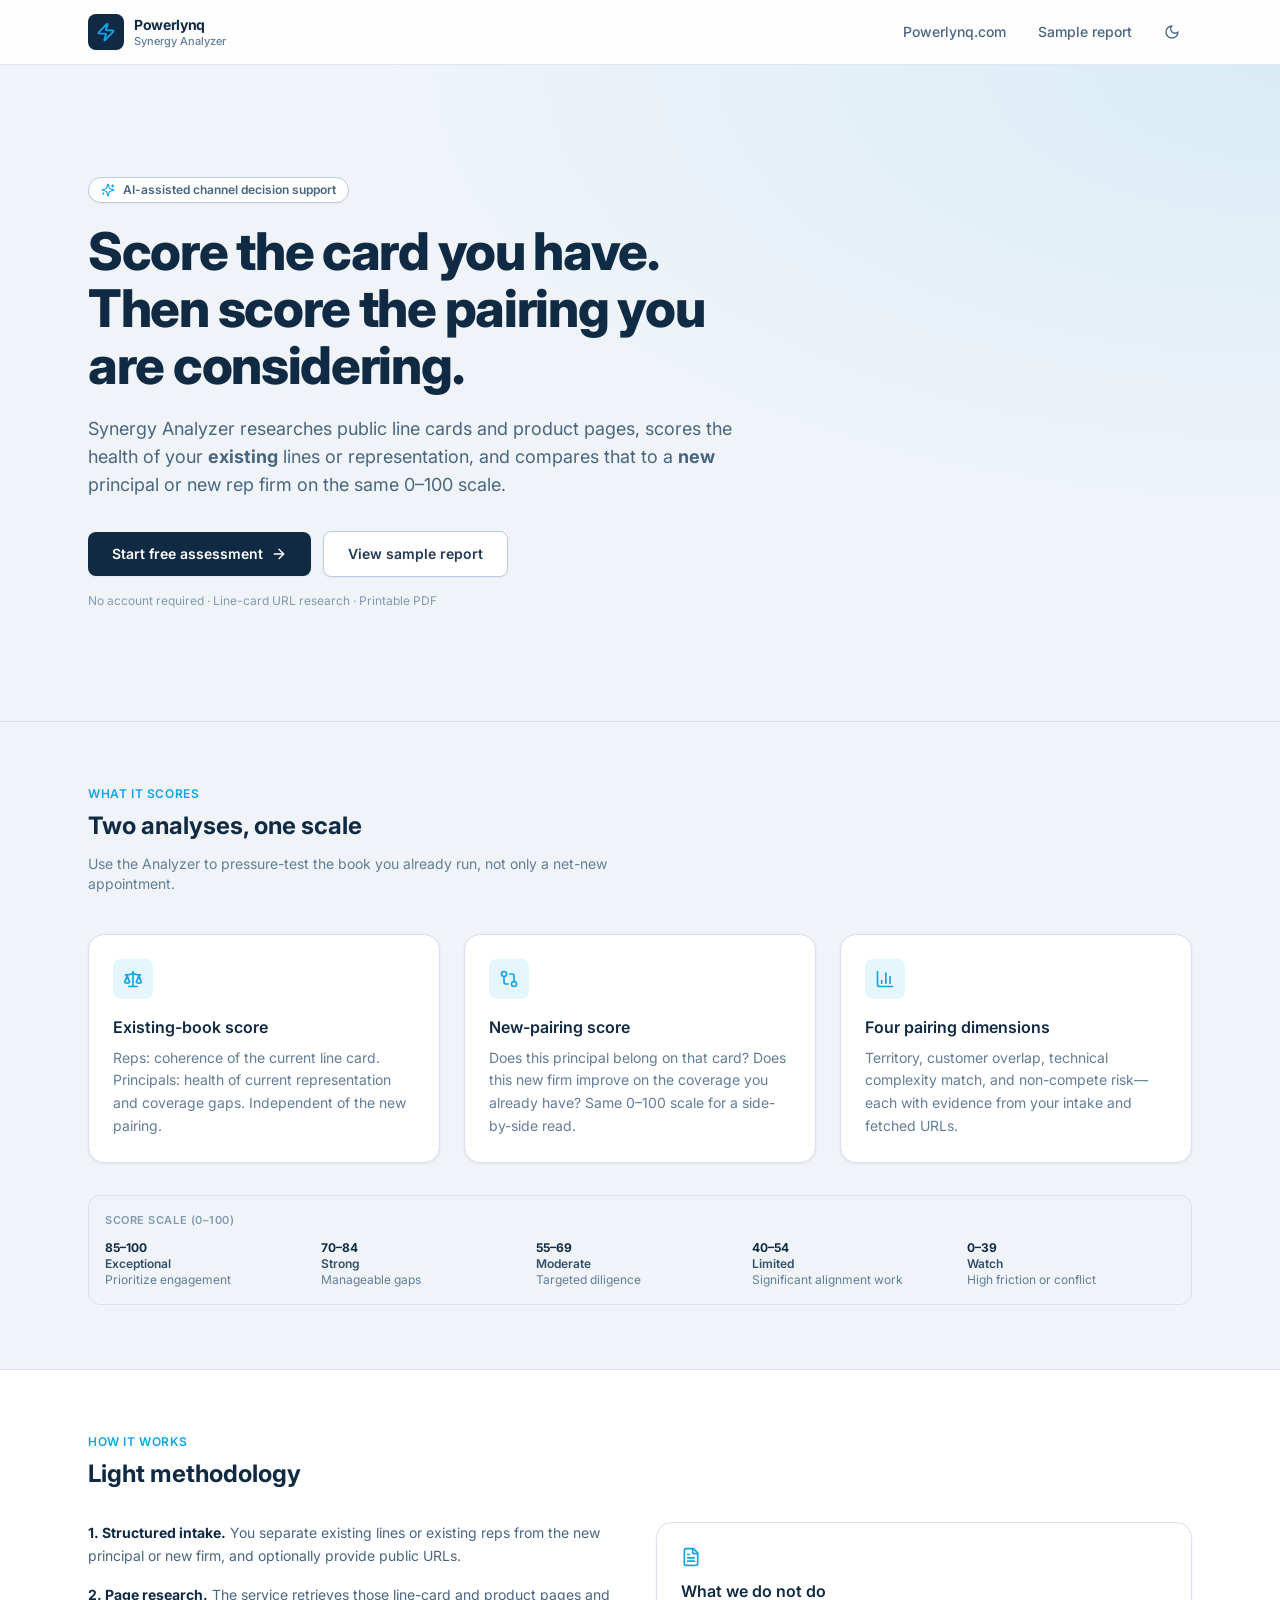
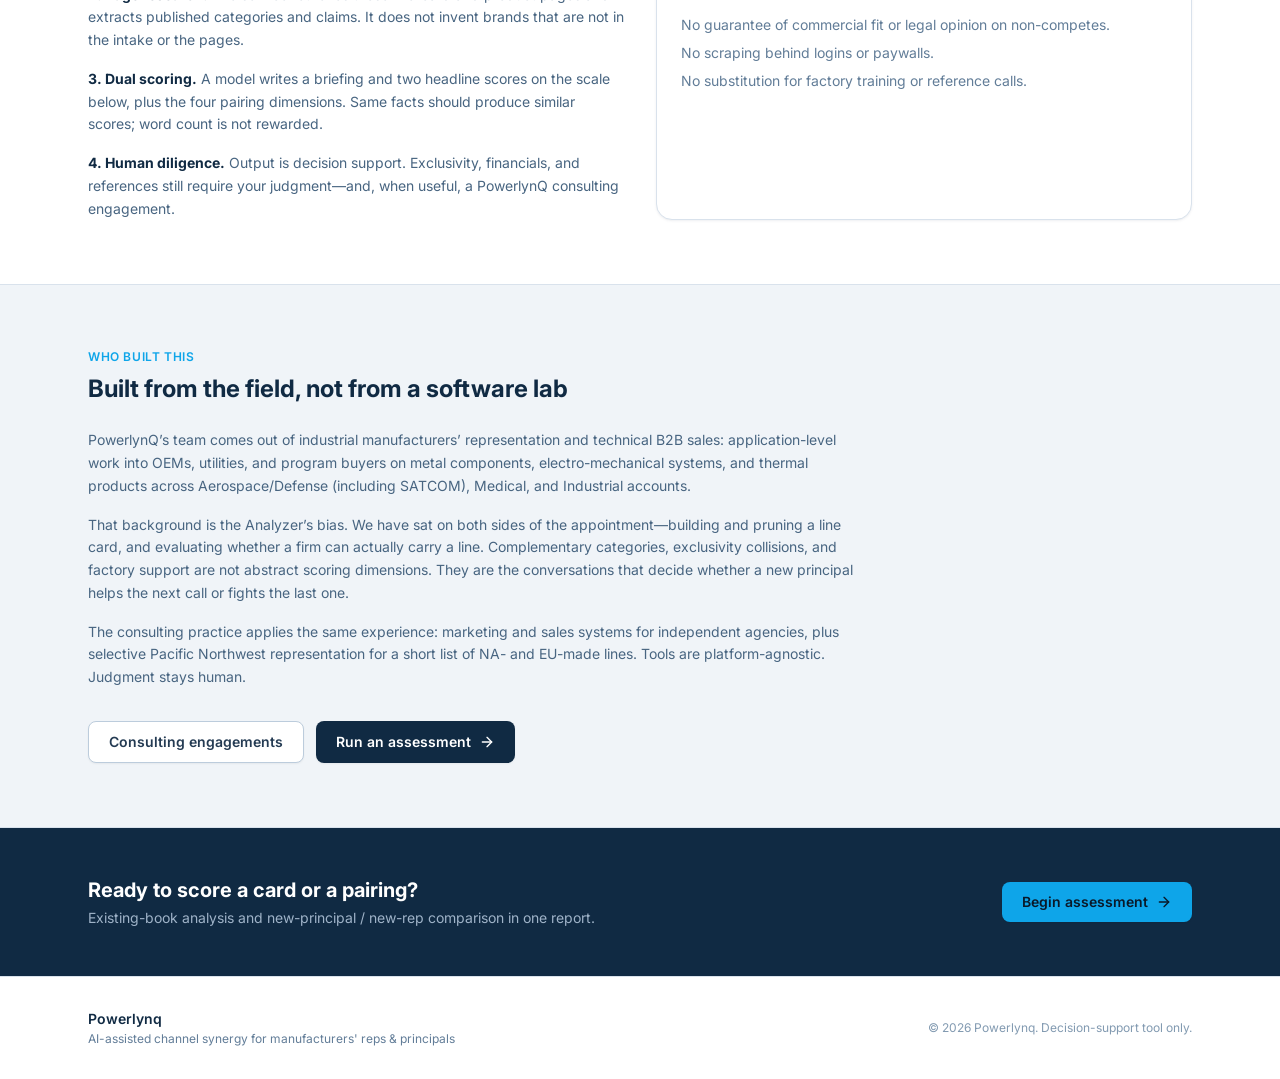
==== commit 6d0acc6f: "Sample pairing story, dual scoring, credibility, methodology, consulting one-pagers" ====
--- a/analyzer/index.html
+++ b/analyzer/index.html
@@ -16,8 +16,8 @@
     />
     <title>Powerlynq Synergy Analyzer</title>
     <script src="/analyzer/api-config.js"></script>
-    <script type="module" crossorigin src="/analyzer/assets/index-CROnFX-U.js"></script>
-    <link rel="stylesheet" crossorigin href="/analyzer/assets/index-zc2sswBi.css">
+    <script type="module" crossorigin src="/analyzer/assets/index-DsMJgyma.js"></script>
+    <link rel="stylesheet" crossorigin href="/analyzer/assets/index-BMWfvdWy.css">
   </head>
   <body class="antialiased">
     <div id="root"></div>
--- a/analyzer/assets/index-BMWfvdWy.css
+++ b/analyzer/assets/index-BMWfvdWy.css
@@ -0,0 +1 @@
+*,:before,:after{--tw-border-spacing-x: 0;--tw-border-spacing-y: 0;--tw-translate-x: 0;--tw-translate-y: 0;--tw-rotate: 0;--tw-skew-x: 0;--tw-skew-y: 0;--tw-scale-x: 1;--tw-scale-y: 1;--tw-pan-x: ;--tw-pan-y: ;--tw-pinch-zoom: ;--tw-scroll-snap-strictness: proximity;--tw-gradient-from-position: ;--tw-gradient-via-position: ;--tw-gradient-to-position: ;--tw-ordinal: ;--tw-slashed-zero: ;--tw-numeric-figure: ;--tw-numeric-spacing: ;--tw-numeric-fraction: ;--tw-ring-inset: ;--tw-ring-offset-width: 0px;--tw-ring-offset-color: #fff;--tw-ring-color: rgb(59 130 246 / .5);--tw-ring-offset-shadow: 0 0 #0000;--tw-ring-shadow: 0 0 #0000;--tw-shadow: 0 0 #0000;--tw-shadow-colored: 0 0 #0000;--tw-blur: ;--tw-brightness: ;--tw-contrast: ;--tw-grayscale: ;--tw-hue-rotate: ;--tw-invert: ;--tw-saturate: ;--tw-sepia: ;--tw-drop-shadow: ;--tw-backdrop-blur: ;--tw-backdrop-brightness: ;--tw-backdrop-contrast: ;--tw-backdrop-grayscale: ;--tw-backdrop-hue-rotate: ;--tw-backdrop-invert: ;--tw-backdrop-opacity: ;--tw-backdrop-saturate: ;--tw-backdrop-sepia: ;--tw-contain-size: ;--tw-contain-layout: ;--tw-contain-paint: ;--tw-contain-style: }::backdrop{--tw-border-spacing-x: 0;--tw-border-spacing-y: 0;--tw-translate-x: 0;--tw-translate-y: 0;--tw-rotate: 0;--tw-skew-x: 0;--tw-skew-y: 0;--tw-scale-x: 1;--tw-scale-y: 1;--tw-pan-x: ;--tw-pan-y: ;--tw-pinch-zoom: ;--tw-scroll-snap-strictness: proximity;--tw-gradient-from-position: ;--tw-gradient-via-position: ;--tw-gradient-to-position: ;--tw-ordinal: ;--tw-slashed-zero: ;--tw-numeric-figure: ;--tw-numeric-spacing: ;--tw-numeric-fraction: ;--tw-ring-inset: ;--tw-ring-offset-width: 0px;--tw-ring-offset-color: #fff;--tw-ring-color: rgb(59 130 246 / .5);--tw-ring-offset-shadow: 0 0 #0000;--tw-ring-shadow: 0 0 #0000;--tw-shadow: 0 0 #0000;--tw-shadow-colored: 0 0 #0000;--tw-blur: ;--tw-brightness: ;--tw-contrast: ;--tw-grayscale: ;--tw-hue-rotate: ;--tw-invert: ;--tw-saturate: ;--tw-sepia: ;--tw-drop-shadow: ;--tw-backdrop-blur: ;--tw-backdrop-brightness: ;--tw-backdrop-contrast: ;--tw-backdrop-grayscale: ;--tw-backdrop-hue-rotate: ;--tw-backdrop-invert: ;--tw-backdrop-opacity: ;--tw-backdrop-saturate: ;--tw-backdrop-sepia: ;--tw-contain-size: ;--tw-contain-layout: ;--tw-contain-paint: ;--tw-contain-style: }*,:before,:after{box-sizing:border-box;border-width:0;border-style:solid;border-color:#e5e7eb}:before,:after{--tw-content: ""}html,:host{line-height:1.5;-webkit-text-size-adjust:100%;-moz-tab-size:4;-o-tab-size:4;tab-size:4;font-family:Inter,system-ui,-apple-system,Segoe UI,Roboto,sans-serif;font-feature-settings:normal;font-variation-settings:normal;-webkit-tap-highlight-color:transparent}body{margin:0;line-height:inherit}hr{height:0;color:inherit;border-top-width:1px}abbr:where([title]){-webkit-text-decoration:underline dotted;text-decoration:underline dotted}h1,h2,h3,h4,h5,h6{font-size:inherit;font-weight:inherit}a{color:inherit;text-decoration:inherit}b,strong{font-weight:bolder}code,kbd,samp,pre{font-family:ui-monospace,SFMono-Regular,Menlo,Monaco,Consolas,Liberation Mono,Courier New,monospace;font-feature-settings:normal;font-variation-settings:normal;font-size:1em}small{font-size:80%}sub,sup{font-size:75%;line-height:0;position:relative;vertical-align:baseline}sub{bottom:-.25em}sup{top:-.5em}table{text-indent:0;border-color:inherit;border-collapse:collapse}button,input,optgroup,select,textarea{font-family:inherit;font-feature-settings:inherit;font-variation-settings:inherit;font-size:100%;font-weight:inherit;line-height:inherit;letter-spacing:inherit;color:inherit;margin:0;padding:0}button,select{text-transform:none}button,input:where([type=button]),input:where([type=reset]),input:where([type=submit]){-webkit-appearance:button;background-color:transparent;background-image:none}:-moz-focusring{outline:auto}:-moz-ui-invalid{box-shadow:none}progress{vertical-align:baseline}::-webkit-inner-spin-button,::-webkit-outer-spin-button{height:auto}[type=search]{-webkit-appearance:textfield;outline-offset:-2px}::-webkit-search-decoration{-webkit-appearance:none}::-webkit-file-upload-button{-webkit-appearance:button;font:inherit}summary{display:list-item}blockquote,dl,dd,h1,h2,h3,h4,h5,h6,hr,figure,p,pre{margin:0}fieldset{margin:0;padding:0}legend{padding:0}ol,ul,menu{list-style:none;margin:0;padding:0}dialog{padding:0}textarea{resize:vertical}input::-moz-placeholder,textarea::-moz-placeholder{opacity:1;color:#9ca3af}input::placeholder,textarea::placeholder{opacity:1;color:#9ca3af}button,[role=button]{cursor:pointer}:disabled{cursor:default}img,svg,video,canvas,audio,iframe,embed,object{display:block;vertical-align:middle}img,video{max-width:100%;height:auto}[hidden]:where(:not([hidden=until-found])){display:none}html{scroll-behavior:smooth}body{--tw-bg-opacity: 1;background-color:rgb(240 244 248 / var(--tw-bg-opacity, 1));font-family:Inter,system-ui,-apple-system,Segoe UI,Roboto,sans-serif;--tw-text-opacity: 1;color:rgb(16 42 67 / var(--tw-text-opacity, 1));-webkit-font-smoothing:antialiased;-moz-osx-font-smoothing:grayscale}.dark body,html.dark body{--tw-bg-opacity: 1;background-color:rgb(10 25 41 / var(--tw-bg-opacity, 1));--tw-text-opacity: 1;color:rgb(217 226 236 / var(--tw-text-opacity, 1))}::-moz-selection{background-color:#0ea5e94d;color:#0a1929}::selection{background-color:#0ea5e94d;color:#0a1929}.btn-primary{display:inline-flex;align-items:center;justify-content:center;gap:.5rem;border-radius:.5rem;--tw-bg-opacity: 1;background-color:rgb(16 42 67 / var(--tw-bg-opacity, 1));padding:.625rem 1.25rem;font-size:.875rem;line-height:1.25rem;font-weight:600;--tw-text-opacity: 1;color:rgb(255 255 255 / var(--tw-text-opacity, 1));--tw-shadow: 0 1px 2px 0 rgb(0 0 0 / .05);--tw-shadow-colored: 0 1px 2px 0 var(--tw-shadow-color);box-shadow:var(--tw-ring-offset-shadow, 0 0 #0000),var(--tw-ring-shadow, 0 0 #0000),var(--tw-shadow);transition-property:color,background-color,border-color,text-decoration-color,fill,stroke,opacity,box-shadow,transform,filter,backdrop-filter;transition-timing-function:cubic-bezier(.4,0,.2,1);transition-duration:.15s}.btn-primary:disabled{cursor:not-allowed;opacity:.5}.btn-primary:hover{--tw-bg-opacity: 1;background-color:rgb(36 59 83 / var(--tw-bg-opacity, 1))}.btn-primary:focus-visible{outline:2px solid #0ea5e9;outline-offset:2px}.dark .btn-primary{--tw-bg-opacity: 1;background-color:rgb(14 165 233 / var(--tw-bg-opacity, 1));--tw-text-opacity: 1;color:rgb(10 25 41 / var(--tw-text-opacity, 1))}.dark .btn-primary:hover{--tw-bg-opacity: 1;background-color:rgb(56 189 248 / var(--tw-bg-opacity, 1))}.btn-secondary{display:inline-flex;align-items:center;justify-content:center;gap:.5rem;border-radius:.5rem;border-width:1px;--tw-border-opacity: 1;border-color:rgb(188 204 220 / var(--tw-border-opacity, 1));--tw-bg-opacity: 1;background-color:rgb(255 255 255 / var(--tw-bg-opacity, 1));padding:.625rem 1.25rem;font-size:.875rem;line-height:1.25rem;font-weight:600;--tw-text-opacity: 1;color:rgb(36 59 83 / var(--tw-text-opacity, 1));--tw-shadow: 0 1px 2px 0 rgb(0 0 0 / .05);--tw-shadow-colored: 0 1px 2px 0 var(--tw-shadow-color);box-shadow:var(--tw-ring-offset-shadow, 0 0 #0000),var(--tw-ring-shadow, 0 0 #0000),var(--tw-shadow);transition-property:color,background-color,border-color,text-decoration-color,fill,stroke,opacity,box-shadow,transform,filter,backdrop-filter;transition-timing-function:cubic-bezier(.4,0,.2,1);transition-duration:.15s}.btn-secondary:disabled{cursor:not-allowed;opacity:.5}.btn-secondary:hover{--tw-bg-opacity: 1;background-color:rgb(240 244 248 / var(--tw-bg-opacity, 1))}.btn-secondary:focus-visible{outline:2px solid #0ea5e9;outline-offset:2px}.dark .btn-secondary{--tw-border-opacity: 1;border-color:rgb(51 78 104 / var(--tw-border-opacity, 1));--tw-bg-opacity: 1;background-color:rgb(16 42 67 / var(--tw-bg-opacity, 1));--tw-text-opacity: 1;color:rgb(217 226 236 / var(--tw-text-opacity, 1))}.dark .btn-secondary:hover{--tw-bg-opacity: 1;background-color:rgb(36 59 83 / var(--tw-bg-opacity, 1))}.btn-ghost{display:inline-flex;align-items:center;justify-content:center;gap:.5rem;border-radius:.5rem;padding:.5rem .75rem;font-size:.875rem;line-height:1.25rem;font-weight:500;--tw-text-opacity: 1;color:rgb(72 101 129 / var(--tw-text-opacity, 1));transition-property:color,background-color,border-color,text-decoration-color,fill,stroke,opacity,box-shadow,transform,filter,backdrop-filter;transition-timing-function:cubic-bezier(.4,0,.2,1);transition-duration:.15s}.btn-ghost:hover{--tw-bg-opacity: 1;background-color:rgb(217 226 236 / var(--tw-bg-opacity, 1));--tw-text-opacity: 1;color:rgb(16 42 67 / var(--tw-text-opacity, 1))}.dark .btn-ghost{--tw-text-opacity: 1;color:rgb(159 179 200 / var(--tw-text-opacity, 1))}.dark .btn-ghost:hover{--tw-bg-opacity: 1;background-color:rgb(36 59 83 / var(--tw-bg-opacity, 1));--tw-text-opacity: 1;color:rgb(255 255 255 / var(--tw-text-opacity, 1))}.input-field{width:100%;border-radius:.5rem;border-width:1px;--tw-border-opacity: 1;border-color:rgb(188 204 220 / var(--tw-border-opacity, 1));--tw-bg-opacity: 1;background-color:rgb(255 255 255 / var(--tw-bg-opacity, 1));padding:.625rem .875rem;font-size:.875rem;line-height:1.25rem;--tw-text-opacity: 1;color:rgb(16 42 67 / var(--tw-text-opacity, 1));--tw-shadow: 0 1px 2px 0 rgb(0 0 0 / .05);--tw-shadow-colored: 0 1px 2px 0 var(--tw-shadow-color);box-shadow:var(--tw-ring-offset-shadow, 0 0 #0000),var(--tw-ring-shadow, 0 0 #0000),var(--tw-shadow);transition-property:color,background-color,border-color,text-decoration-color,fill,stroke,opacity,box-shadow,transform,filter,backdrop-filter;transition-timing-function:cubic-bezier(.4,0,.2,1);transition-duration:.15s}.input-field::-moz-placeholder{--tw-text-opacity: 1;color:rgb(130 154 177 / var(--tw-text-opacity, 1))}.input-field::placeholder{--tw-text-opacity: 1;color:rgb(130 154 177 / var(--tw-text-opacity, 1))}.input-field:focus{--tw-border-opacity: 1;border-color:rgb(14 165 233 / var(--tw-border-opacity, 1));outline:2px solid transparent;outline-offset:2px;box-shadow:0 0 0 2px #0ea5e933}.dark .input-field{--tw-border-opacity: 1;border-color:rgb(51 78 104 / var(--tw-border-opacity, 1));--tw-bg-opacity: 1;background-color:rgb(16 42 67 / var(--tw-bg-opacity, 1));--tw-text-opacity: 1;color:rgb(217 226 236 / var(--tw-text-opacity, 1))}.dark .input-field::-moz-placeholder{--tw-text-opacity: 1;color:rgb(98 125 152 / var(--tw-text-opacity, 1))}.dark .input-field::placeholder{--tw-text-opacity: 1;color:rgb(98 125 152 / var(--tw-text-opacity, 1))}.dark .input-field:focus{--tw-border-opacity: 1;border-color:rgb(14 165 233 / var(--tw-border-opacity, 1));box-shadow:0 0 0 2px #0ea5e94d}.label-field{margin-bottom:.375rem;display:block;font-size:.875rem;line-height:1.25rem;font-weight:500;--tw-text-opacity: 1;color:rgb(36 59 83 / var(--tw-text-opacity, 1))}.dark .label-field{--tw-text-opacity: 1;color:rgb(188 204 220 / var(--tw-text-opacity, 1))}.help-text{margin-top:.375rem;font-size:.75rem;line-height:1rem;--tw-text-opacity: 1;color:rgb(98 125 152 / var(--tw-text-opacity, 1))}.dark .help-text{--tw-text-opacity: 1;color:rgb(130 154 177 / var(--tw-text-opacity, 1))}.card{border-radius:1rem;border-width:1px;--tw-border-opacity: 1;border-color:rgb(217 226 236 / var(--tw-border-opacity, 1));--tw-bg-opacity: 1;background-color:rgb(255 255 255 / var(--tw-bg-opacity, 1));--tw-shadow: 0 1px 3px 0 rgb(16 42 67 / .06), 0 1px 2px -1px rgb(16 42 67 / .06);--tw-shadow-colored: 0 1px 3px 0 var(--tw-shadow-color), 0 1px 2px -1px var(--tw-shadow-color);box-shadow:var(--tw-ring-offset-shadow, 0 0 #0000),var(--tw-ring-shadow, 0 0 #0000),var(--tw-shadow)}.dark .card{--tw-border-opacity: 1;border-color:rgb(36 59 83 / var(--tw-border-opacity, 1));--tw-bg-opacity: 1;background-color:rgb(16 42 67 / var(--tw-bg-opacity, 1))}.section-kicker{font-size:.75rem;line-height:1rem;font-weight:600;text-transform:uppercase;letter-spacing:.05em;--tw-text-opacity: 1;color:rgb(14 165 233 / var(--tw-text-opacity, 1))}.dark .section-kicker{--tw-text-opacity: 1;color:rgb(56 189 248 / var(--tw-text-opacity, 1))}.pointer-events-none{pointer-events:none}.visible{visibility:visible}.fixed{position:fixed}.absolute{position:absolute}.relative{position:relative}.sticky{position:sticky}.-inset-3{top:-.75rem;right:-.75rem;bottom:-.75rem;left:-.75rem}.inset-0{top:0;right:0;bottom:0;left:0}.top-0{top:0}.-z-10{z-index:-10}.z-40{z-index:40}.mx-2{margin-left:.5rem;margin-right:.5rem}.mx-auto{margin-left:auto;margin-right:auto}.mb-1{margin-bottom:.25rem}.mb-10{margin-bottom:2.5rem}.mb-2{margin-bottom:.5rem}.mb-3{margin-bottom:.75rem}.mb-4{margin-bottom:1rem}.mb-5{margin-bottom:1.25rem}.mb-6{margin-bottom:1.5rem}.mb-8{margin-bottom:2rem}.ml-0\.5{margin-left:.125rem}.ml-1{margin-left:.25rem}.mt-0\.5{margin-top:.125rem}.mt-1{margin-top:.25rem}.mt-1\.5{margin-top:.375rem}.mt-2{margin-top:.5rem}.mt-3{margin-top:.75rem}.mt-4{margin-top:1rem}.mt-5{margin-top:1.25rem}.mt-6{margin-top:1.5rem}.mt-8{margin-top:2rem}.flex{display:flex}.inline-flex{display:inline-flex}.grid{display:grid}.hidden{display:none}.h-0\.5{height:.125rem}.h-1\.5{height:.375rem}.h-10{height:2.5rem}.h-12{height:3rem}.h-16{height:4rem}.h-2{height:.5rem}.h-3\.5{height:.875rem}.h-4{height:1rem}.h-5{height:1.25rem}.h-6{height:1.5rem}.h-8{height:2rem}.h-9{height:2.25rem}.h-full{height:100%}.min-h-\[1\.5rem\]{min-height:1.5rem}.min-h-\[110px\]{min-height:110px}.min-h-\[40vh\]{min-height:40vh}.min-h-\[60vh\]{min-height:60vh}.min-h-screen{min-height:100vh}.w-1\/2{width:50%}.w-10{width:2.5rem}.w-12{width:3rem}.w-16{width:4rem}.w-3\.5{width:.875rem}.w-4{width:1rem}.w-48{width:12rem}.w-5{width:1.25rem}.w-6{width:1.5rem}.w-8{width:2rem}.w-9{width:2.25rem}.w-full{width:100%}.max-w-2xl{max-width:42rem}.max-w-3xl{max-width:48rem}.max-w-4xl{max-width:56rem}.max-w-6xl{max-width:72rem}.max-w-lg{max-width:32rem}.max-w-md{max-width:28rem}.max-w-xl{max-width:36rem}.flex-1{flex:1 1 0%}.shrink-0{flex-shrink:0}.-rotate-90{--tw-rotate: -90deg;transform:translate(var(--tw-translate-x),var(--tw-translate-y)) rotate(var(--tw-rotate)) skew(var(--tw-skew-x)) skewY(var(--tw-skew-y)) scaleX(var(--tw-scale-x)) scaleY(var(--tw-scale-y))}@keyframes fadeIn{0%{opacity:0}to{opacity:1}}.animate-fade-in{animation:fadeIn .4s ease-out}@keyframes pulse{50%{opacity:.5}}.animate-pulse{animation:pulse 2s cubic-bezier(.4,0,.6,1) infinite}@keyframes pulseSoft{0%,to{opacity:1}50%{opacity:.55}}.animate-pulse-soft{animation:pulseSoft 1.8s ease-in-out infinite}@keyframes slideUp{0%{opacity:0;transform:translateY(12px)}to{opacity:1;transform:translateY(0)}}.animate-slide-up{animation:slideUp .45s ease-out}.resize-y{resize:vertical}.flex-col{flex-direction:column}.flex-wrap{flex-wrap:wrap}.items-start{align-items:flex-start}.items-center{align-items:center}.items-baseline{align-items:baseline}.justify-center{justify-content:center}.justify-between{justify-content:space-between}.gap-1{gap:.25rem}.gap-1\.5{gap:.375rem}.gap-2{gap:.5rem}.gap-2\.5{gap:.625rem}.gap-3{gap:.75rem}.gap-4{gap:1rem}.gap-5{gap:1.25rem}.gap-6{gap:1.5rem}.gap-8{gap:2rem}.space-y-10>:not([hidden])~:not([hidden]){--tw-space-y-reverse: 0;margin-top:calc(2.5rem * calc(1 - var(--tw-space-y-reverse)));margin-bottom:calc(2.5rem * var(--tw-space-y-reverse))}.space-y-2>:not([hidden])~:not([hidden]){--tw-space-y-reverse: 0;margin-top:calc(.5rem * calc(1 - var(--tw-space-y-reverse)));margin-bottom:calc(.5rem * var(--tw-space-y-reverse))}.space-y-2\.5>:not([hidden])~:not([hidden]){--tw-space-y-reverse: 0;margin-top:calc(.625rem * calc(1 - var(--tw-space-y-reverse)));margin-bottom:calc(.625rem * var(--tw-space-y-reverse))}.space-y-3>:not([hidden])~:not([hidden]){--tw-space-y-reverse: 0;margin-top:calc(.75rem * calc(1 - var(--tw-space-y-reverse)));margin-bottom:calc(.75rem * var(--tw-space-y-reverse))}.space-y-4>:not([hidden])~:not([hidden]){--tw-space-y-reverse: 0;margin-top:calc(1rem * calc(1 - var(--tw-space-y-reverse)));margin-bottom:calc(1rem * var(--tw-space-y-reverse))}.space-y-5>:not([hidden])~:not([hidden]){--tw-space-y-reverse: 0;margin-top:calc(1.25rem * calc(1 - var(--tw-space-y-reverse)));margin-bottom:calc(1.25rem * var(--tw-space-y-reverse))}.space-y-6>:not([hidden])~:not([hidden]){--tw-space-y-reverse: 0;margin-top:calc(1.5rem * calc(1 - var(--tw-space-y-reverse)));margin-bottom:calc(1.5rem * var(--tw-space-y-reverse))}.divide-y>:not([hidden])~:not([hidden]){--tw-divide-y-reverse: 0;border-top-width:calc(1px * calc(1 - var(--tw-divide-y-reverse)));border-bottom-width:calc(1px * var(--tw-divide-y-reverse))}.divide-navy-100>:not([hidden])~:not([hidden]){--tw-divide-opacity: 1;border-color:rgb(217 226 236 / var(--tw-divide-opacity, 1))}.overflow-hidden{overflow:hidden}.whitespace-pre-line{white-space:pre-line}.whitespace-pre-wrap{white-space:pre-wrap}.rounded-2xl{border-radius:1rem}.rounded-3xl{border-radius:1.5rem}.rounded-full{border-radius:9999px}.rounded-lg{border-radius:.5rem}.rounded-xl{border-radius:.75rem}.border{border-width:1px}.border-2{border-width:2px}.border-y{border-top-width:1px;border-bottom-width:1px}.border-b{border-bottom-width:1px}.border-t{border-top-width:1px}.border-dashed{border-style:dashed}.border-accent{--tw-border-opacity: 1;border-color:rgb(14 165 233 / var(--tw-border-opacity, 1))}.border-accent\/30{border-color:#0ea5e94d}.border-amber-200{--tw-border-opacity: 1;border-color:rgb(253 230 138 / var(--tw-border-opacity, 1))}.border-emerald-200{--tw-border-opacity: 1;border-color:rgb(167 243 208 / var(--tw-border-opacity, 1))}.border-navy-100{--tw-border-opacity: 1;border-color:rgb(217 226 236 / var(--tw-border-opacity, 1))}.border-navy-100\/80{border-color:#d9e2eccc}.border-navy-200{--tw-border-opacity: 1;border-color:rgb(188 204 220 / var(--tw-border-opacity, 1))}.border-rose-200{--tw-border-opacity: 1;border-color:rgb(254 205 211 / var(--tw-border-opacity, 1))}.border-rose-400{--tw-border-opacity: 1;border-color:rgb(251 113 133 / var(--tw-border-opacity, 1))}.border-sky-200{--tw-border-opacity: 1;border-color:rgb(186 230 253 / var(--tw-border-opacity, 1))}.border-t-transparent{border-top-color:transparent}.bg-accent{--tw-bg-opacity: 1;background-color:rgb(14 165 233 / var(--tw-bg-opacity, 1))}.bg-accent\/10{background-color:#0ea5e91a}.bg-accent\/5{background-color:#0ea5e90d}.bg-amber-50{--tw-bg-opacity: 1;background-color:rgb(255 251 235 / var(--tw-bg-opacity, 1))}.bg-amber-500{--tw-bg-opacity: 1;background-color:rgb(245 158 11 / var(--tw-bg-opacity, 1))}.bg-emerald-50{--tw-bg-opacity: 1;background-color:rgb(236 253 245 / var(--tw-bg-opacity, 1))}.bg-emerald-500{--tw-bg-opacity: 1;background-color:rgb(16 185 129 / var(--tw-bg-opacity, 1))}.bg-navy-100{--tw-bg-opacity: 1;background-color:rgb(217 226 236 / var(--tw-bg-opacity, 1))}.bg-navy-50{--tw-bg-opacity: 1;background-color:rgb(240 244 248 / var(--tw-bg-opacity, 1))}.bg-navy-50\/50{background-color:#f0f4f880}.bg-navy-50\/60{background-color:#f0f4f899}.bg-navy-50\/80{background-color:#f0f4f8cc}.bg-navy-900{--tw-bg-opacity: 1;background-color:rgb(16 42 67 / var(--tw-bg-opacity, 1))}.bg-rose-50{--tw-bg-opacity: 1;background-color:rgb(255 241 242 / var(--tw-bg-opacity, 1))}.bg-rose-500{--tw-bg-opacity: 1;background-color:rgb(244 63 94 / var(--tw-bg-opacity, 1))}.bg-sky-50{--tw-bg-opacity: 1;background-color:rgb(240 249 255 / var(--tw-bg-opacity, 1))}.bg-sky-500{--tw-bg-opacity: 1;background-color:rgb(14 165 233 / var(--tw-bg-opacity, 1))}.bg-white{--tw-bg-opacity: 1;background-color:rgb(255 255 255 / var(--tw-bg-opacity, 1))}.bg-white\/10{background-color:#ffffff1a}.bg-white\/90{background-color:#ffffffe6}.bg-\[radial-gradient\(ellipse_at_top_right\,_var\(--tw-gradient-stops\)\)\]{background-image:radial-gradient(ellipse at top right,var(--tw-gradient-stops))}.bg-gradient-to-br{background-image:linear-gradient(to bottom right,var(--tw-gradient-stops))}.from-accent\/10{--tw-gradient-from: rgb(14 165 233 / .1) var(--tw-gradient-from-position);--tw-gradient-to: rgb(14 165 233 / 0) var(--tw-gradient-to-position);--tw-gradient-stops: var(--tw-gradient-from), var(--tw-gradient-to)}.from-navy-900{--tw-gradient-from: #102a43 var(--tw-gradient-from-position);--tw-gradient-to: rgb(16 42 67 / 0) var(--tw-gradient-to-position);--tw-gradient-stops: var(--tw-gradient-from), var(--tw-gradient-to)}.via-navy-900{--tw-gradient-to: rgb(16 42 67 / 0) var(--tw-gradient-to-position);--tw-gradient-stops: var(--tw-gradient-from), #102a43 var(--tw-gradient-via-position), var(--tw-gradient-to)}.via-transparent{--tw-gradient-to: rgb(0 0 0 / 0) var(--tw-gradient-to-position);--tw-gradient-stops: var(--tw-gradient-from), transparent var(--tw-gradient-via-position), var(--tw-gradient-to)}.to-navy-800{--tw-gradient-to: #243b53 var(--tw-gradient-to-position)}.to-transparent{--tw-gradient-to: transparent var(--tw-gradient-to-position)}.p-4{padding:1rem}.p-5{padding:1.25rem}.p-6{padding:1.5rem}.px-2{padding-left:.5rem;padding-right:.5rem}.px-3{padding-left:.75rem;padding-right:.75rem}.px-3\.5{padding-left:.875rem;padding-right:.875rem}.px-4{padding-left:1rem;padding-right:1rem}.px-5{padding-left:1.25rem;padding-right:1.25rem}.px-6{padding-left:1.5rem;padding-right:1.5rem}.py-0\.5{padding-top:.125rem;padding-bottom:.125rem}.py-1{padding-top:.25rem;padding-bottom:.25rem}.py-1\.5{padding-top:.375rem;padding-bottom:.375rem}.py-10{padding-top:2.5rem;padding-bottom:2.5rem}.py-12{padding-top:3rem;padding-bottom:3rem}.py-16{padding-top:4rem;padding-bottom:4rem}.py-20{padding-top:5rem;padding-bottom:5rem}.py-3{padding-top:.75rem;padding-bottom:.75rem}.py-4{padding-top:1rem;padding-bottom:1rem}.py-8{padding-top:2rem;padding-bottom:2rem}.pb-3{padding-bottom:.75rem}.pt-0\.5{padding-top:.125rem}.pt-2{padding-top:.5rem}.pt-6{padding-top:1.5rem}.text-left{text-align:left}.text-center{text-align:center}.font-mono{font-family:ui-monospace,SFMono-Regular,Menlo,Monaco,Consolas,Liberation Mono,Courier New,monospace}.text-2xl{font-size:1.5rem;line-height:2rem}.text-3xl{font-size:1.875rem;line-height:2.25rem}.text-4xl{font-size:2.25rem;line-height:2.5rem}.text-\[10px\]{font-size:10px}.text-\[11px\]{font-size:11px}.text-base{font-size:1rem;line-height:1.5rem}.text-lg{font-size:1.125rem;line-height:1.75rem}.text-sm{font-size:.875rem;line-height:1.25rem}.text-xl{font-size:1.25rem;line-height:1.75rem}.text-xs{font-size:.75rem;line-height:1rem}.font-bold{font-weight:700}.font-extrabold{font-weight:800}.font-medium{font-weight:500}.font-semibold{font-weight:600}.uppercase{text-transform:uppercase}.tabular-nums{--tw-numeric-spacing: tabular-nums;font-variant-numeric:var(--tw-ordinal) var(--tw-slashed-zero) var(--tw-numeric-figure) var(--tw-numeric-spacing) var(--tw-numeric-fraction)}.leading-relaxed{line-height:1.625}.leading-snug{line-height:1.375}.leading-tight{line-height:1.25}.tracking-\[0\.2em\]{letter-spacing:.2em}.tracking-tight{letter-spacing:-.025em}.tracking-wide{letter-spacing:.025em}.tracking-wider{letter-spacing:.05em}.text-accent{--tw-text-opacity: 1;color:rgb(14 165 233 / var(--tw-text-opacity, 1))}.text-accent-light{--tw-text-opacity: 1;color:rgb(56 189 248 / var(--tw-text-opacity, 1))}.text-amber-500{--tw-text-opacity: 1;color:rgb(245 158 11 / var(--tw-text-opacity, 1))}.text-amber-600{--tw-text-opacity: 1;color:rgb(217 119 6 / var(--tw-text-opacity, 1))}.text-amber-900{--tw-text-opacity: 1;color:rgb(120 53 15 / var(--tw-text-opacity, 1))}.text-emerald-500{--tw-text-opacity: 1;color:rgb(16 185 129 / var(--tw-text-opacity, 1))}.text-emerald-600{--tw-text-opacity: 1;color:rgb(5 150 105 / var(--tw-text-opacity, 1))}.text-emerald-800{--tw-text-opacity: 1;color:rgb(6 95 70 / var(--tw-text-opacity, 1))}.text-emerald-900{--tw-text-opacity: 1;color:rgb(6 78 59 / var(--tw-text-opacity, 1))}.text-navy-100{--tw-text-opacity: 1;color:rgb(217 226 236 / var(--tw-text-opacity, 1))}.text-navy-200{--tw-text-opacity: 1;color:rgb(188 204 220 / var(--tw-text-opacity, 1))}.text-navy-300{--tw-text-opacity: 1;color:rgb(159 179 200 / var(--tw-text-opacity, 1))}.text-navy-400{--tw-text-opacity: 1;color:rgb(130 154 177 / var(--tw-text-opacity, 1))}.text-navy-500{--tw-text-opacity: 1;color:rgb(98 125 152 / var(--tw-text-opacity, 1))}.text-navy-600{--tw-text-opacity: 1;color:rgb(72 101 129 / var(--tw-text-opacity, 1))}.text-navy-700{--tw-text-opacity: 1;color:rgb(51 78 104 / var(--tw-text-opacity, 1))}.text-navy-800{--tw-text-opacity: 1;color:rgb(36 59 83 / var(--tw-text-opacity, 1))}.text-navy-900{--tw-text-opacity: 1;color:rgb(16 42 67 / var(--tw-text-opacity, 1))}.text-navy-950{--tw-text-opacity: 1;color:rgb(10 25 41 / var(--tw-text-opacity, 1))}.text-rose-500{--tw-text-opacity: 1;color:rgb(244 63 94 / var(--tw-text-opacity, 1))}.text-rose-600{--tw-text-opacity: 1;color:rgb(225 29 72 / var(--tw-text-opacity, 1))}.text-rose-800{--tw-text-opacity: 1;color:rgb(159 18 57 / var(--tw-text-opacity, 1))}.text-sky-500{--tw-text-opacity: 1;color:rgb(14 165 233 / var(--tw-text-opacity, 1))}.text-sky-600{--tw-text-opacity: 1;color:rgb(2 132 199 / var(--tw-text-opacity, 1))}.text-sky-800{--tw-text-opacity: 1;color:rgb(7 89 133 / var(--tw-text-opacity, 1))}.text-teal-accent{--tw-text-opacity: 1;color:rgb(20 184 166 / var(--tw-text-opacity, 1))}.text-white{--tw-text-opacity: 1;color:rgb(255 255 255 / var(--tw-text-opacity, 1))}.antialiased{-webkit-font-smoothing:antialiased;-moz-osx-font-smoothing:grayscale}.opacity-70{opacity:.7}.shadow-elevated{--tw-shadow: 0 10px 15px -3px rgb(16 42 67 / .08), 0 4px 6px -4px rgb(16 42 67 / .06);--tw-shadow-colored: 0 10px 15px -3px var(--tw-shadow-color), 0 4px 6px -4px var(--tw-shadow-color);box-shadow:var(--tw-ring-offset-shadow, 0 0 #0000),var(--tw-ring-shadow, 0 0 #0000),var(--tw-shadow)}.shadow-report{--tw-shadow: 0 25px 50px -12px rgb(16 42 67 / .15);--tw-shadow-colored: 0 25px 50px -12px var(--tw-shadow-color);box-shadow:var(--tw-ring-offset-shadow, 0 0 #0000),var(--tw-ring-shadow, 0 0 #0000),var(--tw-shadow)}.shadow-sm{--tw-shadow: 0 1px 2px 0 rgb(0 0 0 / .05);--tw-shadow-colored: 0 1px 2px 0 var(--tw-shadow-color);box-shadow:var(--tw-ring-offset-shadow, 0 0 #0000),var(--tw-ring-shadow, 0 0 #0000),var(--tw-shadow)}.ring-4{--tw-ring-offset-shadow: var(--tw-ring-inset) 0 0 0 var(--tw-ring-offset-width) var(--tw-ring-offset-color);--tw-ring-shadow: var(--tw-ring-inset) 0 0 0 calc(4px + var(--tw-ring-offset-width)) var(--tw-ring-color);box-shadow:var(--tw-ring-offset-shadow),var(--tw-ring-shadow),var(--tw-shadow, 0 0 #0000)}.ring-accent\/20{--tw-ring-color: rgb(14 165 233 / .2)}.filter{filter:var(--tw-blur) var(--tw-brightness) var(--tw-contrast) var(--tw-grayscale) var(--tw-hue-rotate) var(--tw-invert) var(--tw-saturate) var(--tw-sepia) var(--tw-drop-shadow)}.backdrop-blur-md{--tw-backdrop-blur: blur(12px);-webkit-backdrop-filter:var(--tw-backdrop-blur) var(--tw-backdrop-brightness) var(--tw-backdrop-contrast) var(--tw-backdrop-grayscale) var(--tw-backdrop-hue-rotate) var(--tw-backdrop-invert) var(--tw-backdrop-opacity) var(--tw-backdrop-saturate) var(--tw-backdrop-sepia);backdrop-filter:var(--tw-backdrop-blur) var(--tw-backdrop-brightness) var(--tw-backdrop-contrast) var(--tw-backdrop-grayscale) var(--tw-backdrop-hue-rotate) var(--tw-backdrop-invert) var(--tw-backdrop-opacity) var(--tw-backdrop-saturate) var(--tw-backdrop-sepia)}.backdrop-blur-sm{--tw-backdrop-blur: blur(4px);-webkit-backdrop-filter:var(--tw-backdrop-blur) var(--tw-backdrop-brightness) var(--tw-backdrop-contrast) var(--tw-backdrop-grayscale) var(--tw-backdrop-hue-rotate) var(--tw-backdrop-invert) var(--tw-backdrop-opacity) var(--tw-backdrop-saturate) var(--tw-backdrop-sepia);backdrop-filter:var(--tw-backdrop-blur) var(--tw-backdrop-brightness) var(--tw-backdrop-contrast) var(--tw-backdrop-grayscale) var(--tw-backdrop-hue-rotate) var(--tw-backdrop-invert) var(--tw-backdrop-opacity) var(--tw-backdrop-saturate) var(--tw-backdrop-sepia)}.transition{transition-property:color,background-color,border-color,text-decoration-color,fill,stroke,opacity,box-shadow,transform,filter,backdrop-filter;transition-timing-function:cubic-bezier(.4,0,.2,1);transition-duration:.15s}.transition-all{transition-property:all;transition-timing-function:cubic-bezier(.4,0,.2,1);transition-duration:.15s}.duration-700{transition-duration:.7s}@media print{body{background:#fff!important;color:#102a43!important}.no-print{display:none!important}.print-only{display:block!important}#report-print-root{box-shadow:none!important;border:none!important;max-width:100%!important}.dark #report-print-root,.dark body{background:#fff!important;color:#102a43!important}}.pdf-exporting{background:#fff!important;color:#102a43!important}.hover\:border-accent\/40:hover{border-color:#0ea5e966}.hover\:border-navy-300:hover{--tw-border-opacity: 1;border-color:rgb(159 179 200 / var(--tw-border-opacity, 1))}.hover\:bg-accent-light:hover{--tw-bg-opacity: 1;background-color:rgb(56 189 248 / var(--tw-bg-opacity, 1))}.hover\:bg-navy-50:hover{--tw-bg-opacity: 1;background-color:rgb(240 244 248 / var(--tw-bg-opacity, 1))}.hover\:text-white:hover{--tw-text-opacity: 1;color:rgb(255 255 255 / var(--tw-text-opacity, 1))}.hover\:shadow-elevated:hover{--tw-shadow: 0 10px 15px -3px rgb(16 42 67 / .08), 0 4px 6px -4px rgb(16 42 67 / .06);--tw-shadow-colored: 0 10px 15px -3px var(--tw-shadow-color), 0 4px 6px -4px var(--tw-shadow-color);box-shadow:var(--tw-ring-offset-shadow, 0 0 #0000),var(--tw-ring-shadow, 0 0 #0000),var(--tw-shadow)}.focus\:border-rose-500:focus{--tw-border-opacity: 1;border-color:rgb(244 63 94 / var(--tw-border-opacity, 1))}.focus\:ring-rose-200:focus{--tw-ring-opacity: 1;--tw-ring-color: rgb(254 205 211 / var(--tw-ring-opacity, 1))}.focus-visible\:outline:focus-visible{outline-style:solid}.focus-visible\:outline-2:focus-visible{outline-width:2px}.focus-visible\:outline-offset-2:focus-visible{outline-offset:2px}.focus-visible\:outline-accent:focus-visible{outline-color:#0ea5e9}.group:hover .group-hover\:translate-x-0\.5{--tw-translate-x: .125rem;transform:translate(var(--tw-translate-x),var(--tw-translate-y)) rotate(var(--tw-rotate)) skew(var(--tw-skew-x)) skewY(var(--tw-skew-y)) scaleX(var(--tw-scale-x)) scaleY(var(--tw-scale-y))}.group:hover .group-hover\:bg-navy-800{--tw-bg-opacity: 1;background-color:rgb(36 59 83 / var(--tw-bg-opacity, 1))}.dark\:divide-navy-800:is(.dark *)>:not([hidden])~:not([hidden]){--tw-divide-opacity: 1;border-color:rgb(36 59 83 / var(--tw-divide-opacity, 1))}.dark\:border-accent:is(.dark *){--tw-border-opacity: 1;border-color:rgb(14 165 233 / var(--tw-border-opacity, 1))}.dark\:border-amber-800:is(.dark *){--tw-border-opacity: 1;border-color:rgb(146 64 14 / var(--tw-border-opacity, 1))}.dark\:border-emerald-800:is(.dark *){--tw-border-opacity: 1;border-color:rgb(6 95 70 / var(--tw-border-opacity, 1))}.dark\:border-navy-700:is(.dark *){--tw-border-opacity: 1;border-color:rgb(51 78 104 / var(--tw-border-opacity, 1))}.dark\:border-navy-800:is(.dark *){--tw-border-opacity: 1;border-color:rgb(36 59 83 / var(--tw-border-opacity, 1))}.dark\:border-rose-800:is(.dark *){--tw-border-opacity: 1;border-color:rgb(159 18 57 / var(--tw-border-opacity, 1))}.dark\:border-sky-800:is(.dark *){--tw-border-opacity: 1;border-color:rgb(7 89 133 / var(--tw-border-opacity, 1))}.dark\:bg-accent:is(.dark *){--tw-bg-opacity: 1;background-color:rgb(14 165 233 / var(--tw-bg-opacity, 1))}.dark\:bg-accent\/10:is(.dark *){background-color:#0ea5e91a}.dark\:bg-accent\/20:is(.dark *){background-color:#0ea5e933}.dark\:bg-amber-950\/40:is(.dark *){background-color:#451a0366}.dark\:bg-amber-950\/50:is(.dark *){background-color:#451a0380}.dark\:bg-emerald-950\/40:is(.dark *){background-color:#022c2266}.dark\:bg-emerald-950\/50:is(.dark *){background-color:#022c2280}.dark\:bg-navy-800:is(.dark *){--tw-bg-opacity: 1;background-color:rgb(36 59 83 / var(--tw-bg-opacity, 1))}.dark\:bg-navy-900:is(.dark *){--tw-bg-opacity: 1;background-color:rgb(16 42 67 / var(--tw-bg-opacity, 1))}.dark\:bg-navy-900\/40:is(.dark *){background-color:#102a4366}.dark\:bg-navy-950:is(.dark *){--tw-bg-opacity: 1;background-color:rgb(10 25 41 / var(--tw-bg-opacity, 1))}.dark\:bg-navy-950\/40:is(.dark *){background-color:#0a192966}.dark\:bg-navy-950\/50:is(.dark *){background-color:#0a192980}.dark\:bg-navy-950\/60:is(.dark *){background-color:#0a192999}.dark\:bg-navy-950\/90:is(.dark *){background-color:#0a1929e6}.dark\:bg-rose-950\/50:is(.dark *){background-color:#4c051980}.dark\:bg-sky-950\/50:is(.dark *){background-color:#082f4980}.dark\:text-accent-light:is(.dark *){--tw-text-opacity: 1;color:rgb(56 189 248 / var(--tw-text-opacity, 1))}.dark\:text-amber-200:is(.dark *){--tw-text-opacity: 1;color:rgb(253 230 138 / var(--tw-text-opacity, 1))}.dark\:text-amber-300:is(.dark *){--tw-text-opacity: 1;color:rgb(252 211 77 / var(--tw-text-opacity, 1))}.dark\:text-amber-400:is(.dark *){--tw-text-opacity: 1;color:rgb(251 191 36 / var(--tw-text-opacity, 1))}.dark\:text-emerald-200:is(.dark *){--tw-text-opacity: 1;color:rgb(167 243 208 / var(--tw-text-opacity, 1))}.dark\:text-emerald-300:is(.dark *){--tw-text-opacity: 1;color:rgb(110 231 183 / var(--tw-text-opacity, 1))}.dark\:text-emerald-400:is(.dark *){--tw-text-opacity: 1;color:rgb(52 211 153 / var(--tw-text-opacity, 1))}.dark\:text-navy-100:is(.dark *){--tw-text-opacity: 1;color:rgb(217 226 236 / var(--tw-text-opacity, 1))}.dark\:text-navy-200:is(.dark *){--tw-text-opacity: 1;color:rgb(188 204 220 / var(--tw-text-opacity, 1))}.dark\:text-navy-300:is(.dark *){--tw-text-opacity: 1;color:rgb(159 179 200 / var(--tw-text-opacity, 1))}.dark\:text-navy-400:is(.dark *){--tw-text-opacity: 1;color:rgb(130 154 177 / var(--tw-text-opacity, 1))}.dark\:text-navy-500:is(.dark *){--tw-text-opacity: 1;color:rgb(98 125 152 / var(--tw-text-opacity, 1))}.dark\:text-navy-800:is(.dark *){--tw-text-opacity: 1;color:rgb(36 59 83 / var(--tw-text-opacity, 1))}.dark\:text-navy-950:is(.dark *){--tw-text-opacity: 1;color:rgb(10 25 41 / var(--tw-text-opacity, 1))}.dark\:text-rose-300:is(.dark *){--tw-text-opacity: 1;color:rgb(253 164 175 / var(--tw-text-opacity, 1))}.dark\:text-rose-400:is(.dark *){--tw-text-opacity: 1;color:rgb(251 113 133 / var(--tw-text-opacity, 1))}.dark\:text-sky-300:is(.dark *){--tw-text-opacity: 1;color:rgb(125 211 252 / var(--tw-text-opacity, 1))}.dark\:text-sky-400:is(.dark *){--tw-text-opacity: 1;color:rgb(56 189 248 / var(--tw-text-opacity, 1))}.dark\:text-white:is(.dark *){--tw-text-opacity: 1;color:rgb(255 255 255 / var(--tw-text-opacity, 1))}.dark\:hover\:border-navy-600:hover:is(.dark *){--tw-border-opacity: 1;border-color:rgb(72 101 129 / var(--tw-border-opacity, 1))}@media (min-width: 640px){.sm\:col-span-2{grid-column:span 2 / span 2}.sm\:mx-3{margin-left:.75rem;margin-right:.75rem}.sm\:block{display:block}.sm\:inline-flex{display:inline-flex}.sm\:grid-cols-2{grid-template-columns:repeat(2,minmax(0,1fr))}.sm\:grid-cols-3{grid-template-columns:repeat(3,minmax(0,1fr))}.sm\:grid-cols-5{grid-template-columns:repeat(5,minmax(0,1fr))}.sm\:grid-cols-\[140px_1fr\]{grid-template-columns:140px 1fr}.sm\:flex-row{flex-direction:row}.sm\:items-start{align-items:flex-start}.sm\:items-end{align-items:flex-end}.sm\:items-center{align-items:center}.sm\:justify-center{justify-content:center}.sm\:justify-between{justify-content:space-between}.sm\:gap-2{gap:.5rem}.sm\:gap-4{gap:1rem}.sm\:gap-6{gap:1.5rem}.sm\:p-8{padding:2rem}.sm\:px-10{padding-left:2.5rem;padding-right:2.5rem}.sm\:px-6{padding-left:1.5rem;padding-right:1.5rem}.sm\:py-10{padding-top:2.5rem;padding-bottom:2.5rem}.sm\:py-12{padding-top:3rem;padding-bottom:3rem}.sm\:py-16{padding-top:4rem;padding-bottom:4rem}.sm\:py-24{padding-top:6rem;padding-bottom:6rem}.sm\:text-2xl{font-size:1.5rem;line-height:2rem}.sm\:text-3xl{font-size:1.875rem;line-height:2.25rem}.sm\:text-5xl{font-size:3rem;line-height:1}.sm\:text-base{font-size:1rem;line-height:1.5rem}.sm\:text-lg{font-size:1.125rem;line-height:1.75rem}.sm\:text-sm{font-size:.875rem;line-height:1.25rem}}@media (min-width: 1024px){.lg\:grid-cols-2{grid-template-columns:repeat(2,minmax(0,1fr))}.lg\:py-28{padding-top:7rem;padding-bottom:7rem}.lg\:text-\[3\.25rem\]{font-size:3.25rem}.lg\:leading-\[1\.1\]{line-height:1.1}}@media print{.print\:shadow-none{--tw-shadow: 0 0 #0000;--tw-shadow-colored: 0 0 #0000;box-shadow:var(--tw-ring-offset-shadow, 0 0 #0000),var(--tw-ring-shadow, 0 0 #0000),var(--tw-shadow)}}
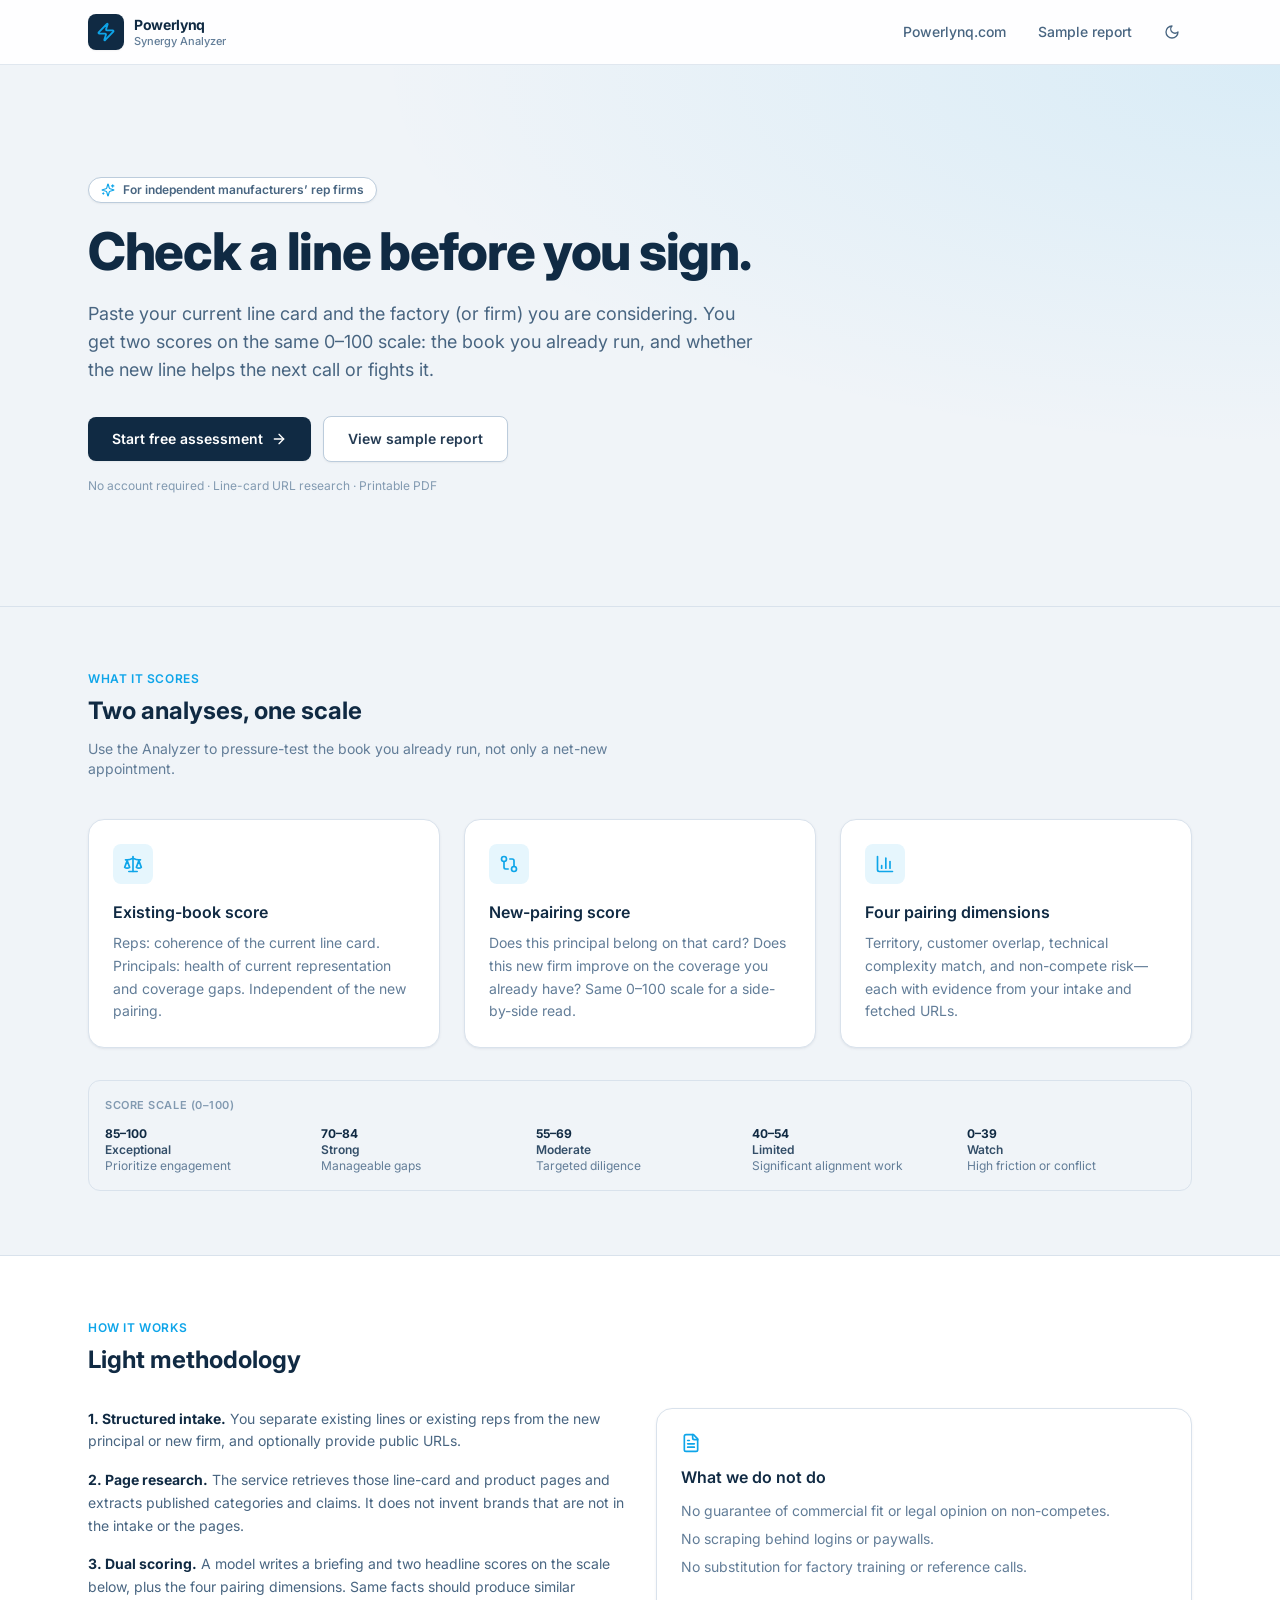
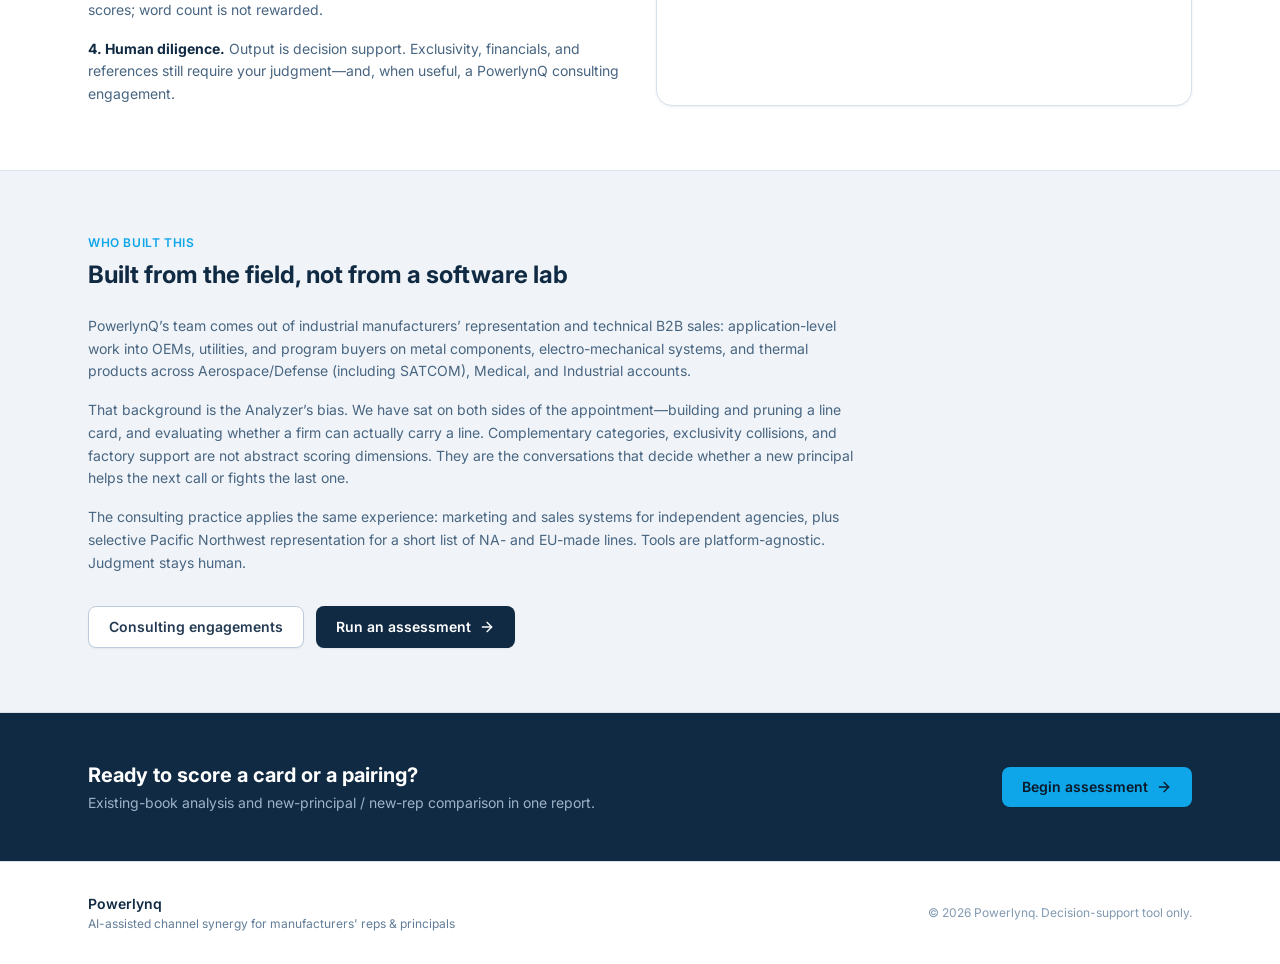
==== commit e525ea03: "Rewrite homepage for rep-firm owners; add 2026 public line-card index" ====
--- a/analyzer/index.html
+++ b/analyzer/index.html
@@ -16,7 +16,7 @@
     />
     <title>Powerlynq Synergy Analyzer</title>
     <script src="/analyzer/api-config.js"></script>
-    <script type="module" crossorigin src="/analyzer/assets/index-DsMJgyma.js"></script>
+    <script type="module" crossorigin src="/analyzer/assets/index-DAu5qZZB.js"></script>
     <link rel="stylesheet" crossorigin href="/analyzer/assets/index-BMWfvdWy.css">
   </head>
   <body class="antialiased">
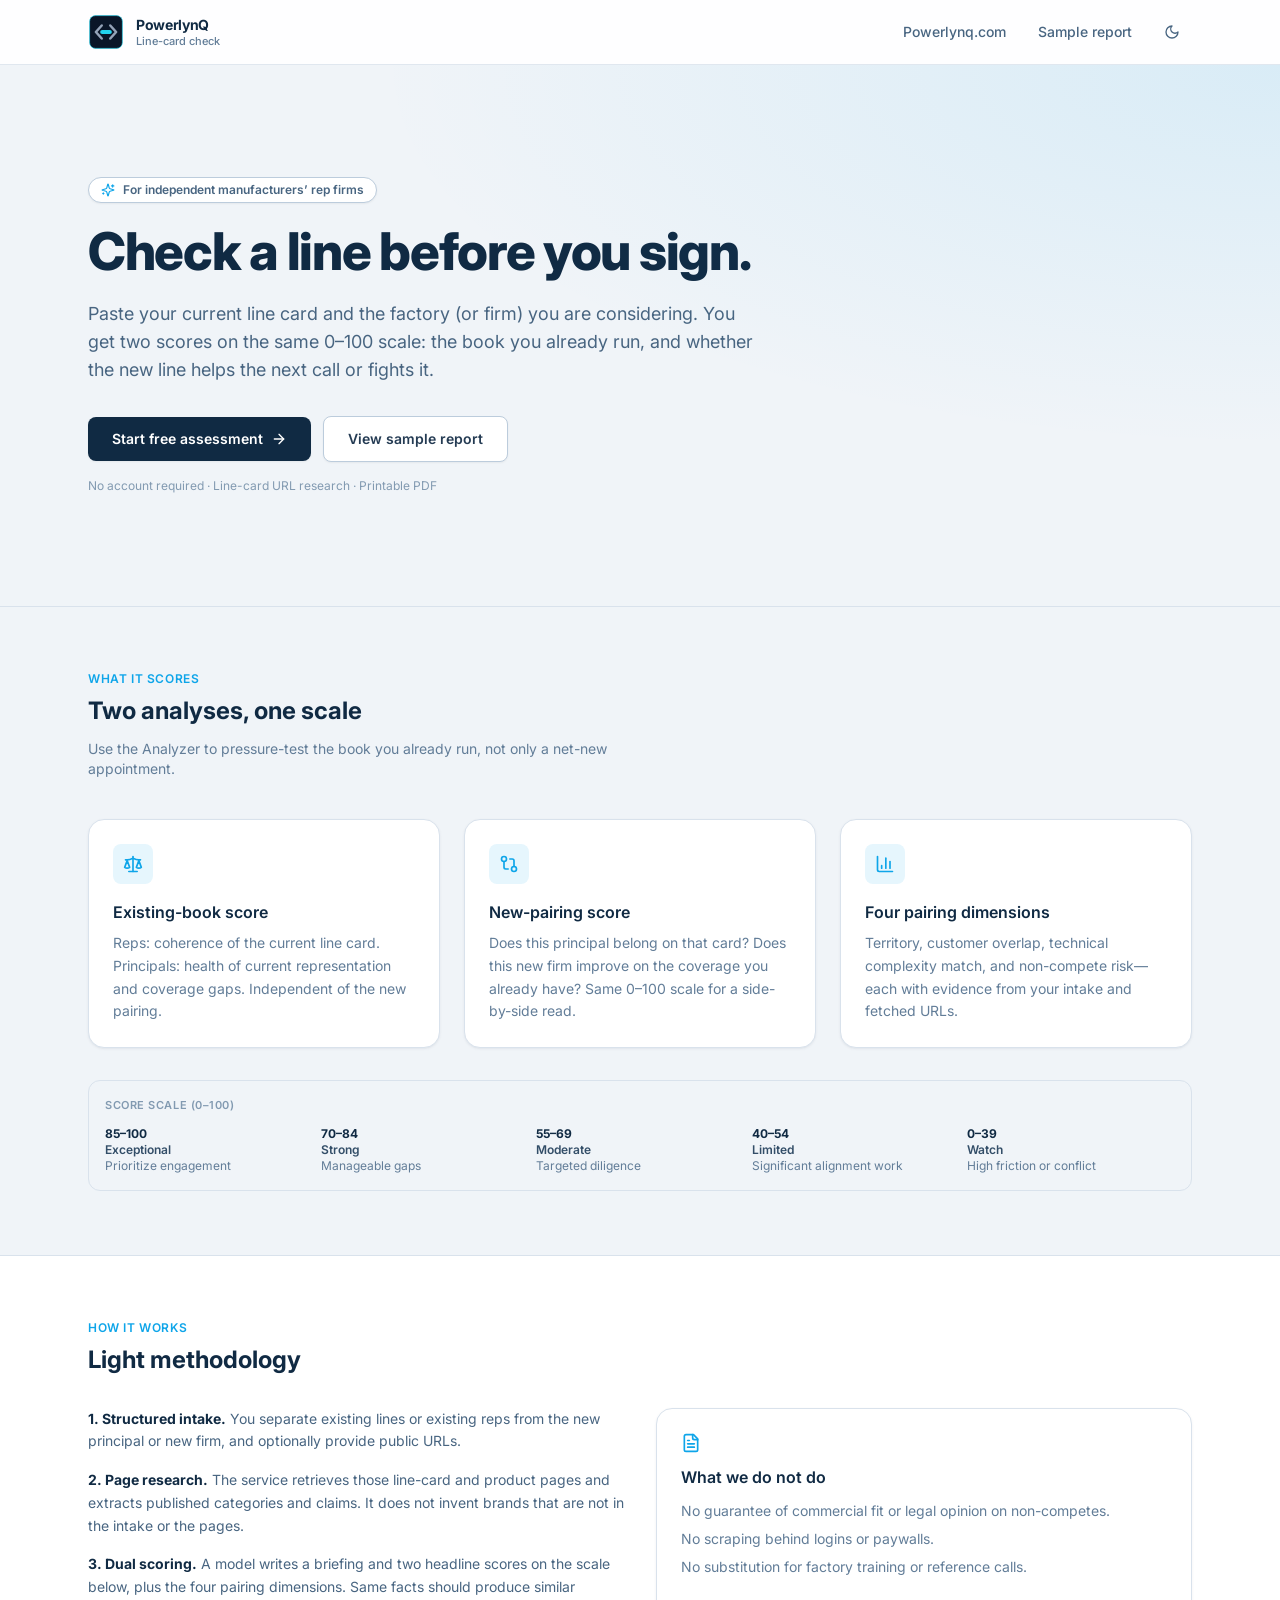
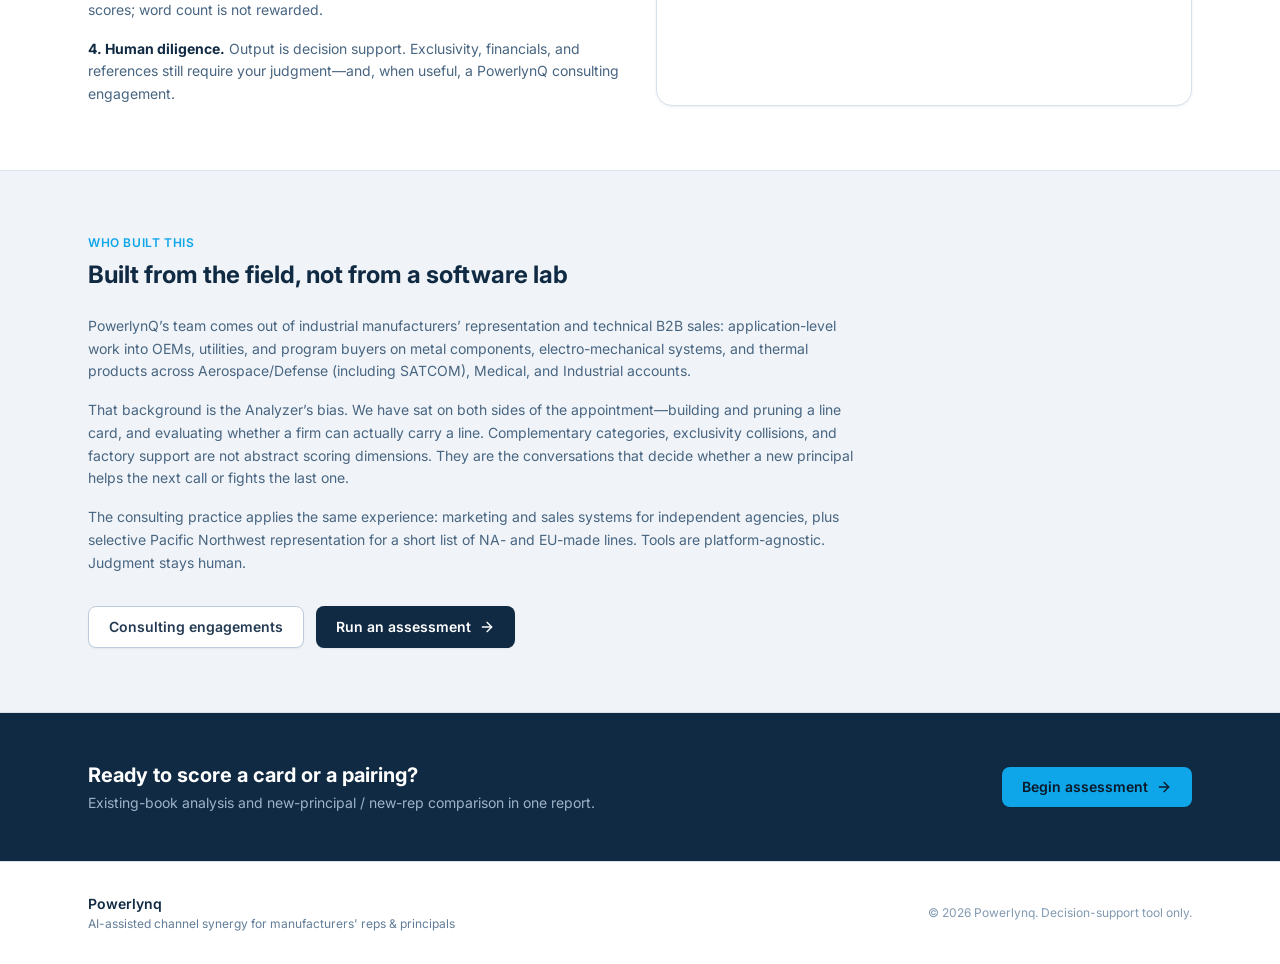
==== commit ccdccc8d: "Add official PowerlynQ logo set and use SVG lockup across the site" ====
--- a/analyzer/index.html
+++ b/analyzer/index.html
@@ -16,8 +16,8 @@
     />
     <title>Powerlynq Synergy Analyzer</title>
     <script src="/analyzer/api-config.js"></script>
-    <script type="module" crossorigin src="/analyzer/assets/index-DAu5qZZB.js"></script>
-    <link rel="stylesheet" crossorigin href="/analyzer/assets/index-BMWfvdWy.css">
+    <script type="module" crossorigin src="/analyzer/assets/index-iHD3SPYI.js"></script>
+    <link rel="stylesheet" crossorigin href="/analyzer/assets/index-Bw4rL5Ge.css">
   </head>
   <body class="antialiased">
     <div id="root"></div>
--- a/analyzer/assets/index-Bw4rL5Ge.css
+++ b/analyzer/assets/index-Bw4rL5Ge.css
@@ -0,0 +1 @@
+*,:before,:after{--tw-border-spacing-x: 0;--tw-border-spacing-y: 0;--tw-translate-x: 0;--tw-translate-y: 0;--tw-rotate: 0;--tw-skew-x: 0;--tw-skew-y: 0;--tw-scale-x: 1;--tw-scale-y: 1;--tw-pan-x: ;--tw-pan-y: ;--tw-pinch-zoom: ;--tw-scroll-snap-strictness: proximity;--tw-gradient-from-position: ;--tw-gradient-via-position: ;--tw-gradient-to-position: ;--tw-ordinal: ;--tw-slashed-zero: ;--tw-numeric-figure: ;--tw-numeric-spacing: ;--tw-numeric-fraction: ;--tw-ring-inset: ;--tw-ring-offset-width: 0px;--tw-ring-offset-color: #fff;--tw-ring-color: rgb(59 130 246 / .5);--tw-ring-offset-shadow: 0 0 #0000;--tw-ring-shadow: 0 0 #0000;--tw-shadow: 0 0 #0000;--tw-shadow-colored: 0 0 #0000;--tw-blur: ;--tw-brightness: ;--tw-contrast: ;--tw-grayscale: ;--tw-hue-rotate: ;--tw-invert: ;--tw-saturate: ;--tw-sepia: ;--tw-drop-shadow: ;--tw-backdrop-blur: ;--tw-backdrop-brightness: ;--tw-backdrop-contrast: ;--tw-backdrop-grayscale: ;--tw-backdrop-hue-rotate: ;--tw-backdrop-invert: ;--tw-backdrop-opacity: ;--tw-backdrop-saturate: ;--tw-backdrop-sepia: ;--tw-contain-size: ;--tw-contain-layout: ;--tw-contain-paint: ;--tw-contain-style: }::backdrop{--tw-border-spacing-x: 0;--tw-border-spacing-y: 0;--tw-translate-x: 0;--tw-translate-y: 0;--tw-rotate: 0;--tw-skew-x: 0;--tw-skew-y: 0;--tw-scale-x: 1;--tw-scale-y: 1;--tw-pan-x: ;--tw-pan-y: ;--tw-pinch-zoom: ;--tw-scroll-snap-strictness: proximity;--tw-gradient-from-position: ;--tw-gradient-via-position: ;--tw-gradient-to-position: ;--tw-ordinal: ;--tw-slashed-zero: ;--tw-numeric-figure: ;--tw-numeric-spacing: ;--tw-numeric-fraction: ;--tw-ring-inset: ;--tw-ring-offset-width: 0px;--tw-ring-offset-color: #fff;--tw-ring-color: rgb(59 130 246 / .5);--tw-ring-offset-shadow: 0 0 #0000;--tw-ring-shadow: 0 0 #0000;--tw-shadow: 0 0 #0000;--tw-shadow-colored: 0 0 #0000;--tw-blur: ;--tw-brightness: ;--tw-contrast: ;--tw-grayscale: ;--tw-hue-rotate: ;--tw-invert: ;--tw-saturate: ;--tw-sepia: ;--tw-drop-shadow: ;--tw-backdrop-blur: ;--tw-backdrop-brightness: ;--tw-backdrop-contrast: ;--tw-backdrop-grayscale: ;--tw-backdrop-hue-rotate: ;--tw-backdrop-invert: ;--tw-backdrop-opacity: ;--tw-backdrop-saturate: ;--tw-backdrop-sepia: ;--tw-contain-size: ;--tw-contain-layout: ;--tw-contain-paint: ;--tw-contain-style: }*,:before,:after{box-sizing:border-box;border-width:0;border-style:solid;border-color:#e5e7eb}:before,:after{--tw-content: ""}html,:host{line-height:1.5;-webkit-text-size-adjust:100%;-moz-tab-size:4;-o-tab-size:4;tab-size:4;font-family:Inter,system-ui,-apple-system,Segoe UI,Roboto,sans-serif;font-feature-settings:normal;font-variation-settings:normal;-webkit-tap-highlight-color:transparent}body{margin:0;line-height:inherit}hr{height:0;color:inherit;border-top-width:1px}abbr:where([title]){-webkit-text-decoration:underline dotted;text-decoration:underline dotted}h1,h2,h3,h4,h5,h6{font-size:inherit;font-weight:inherit}a{color:inherit;text-decoration:inherit}b,strong{font-weight:bolder}code,kbd,samp,pre{font-family:ui-monospace,SFMono-Regular,Menlo,Monaco,Consolas,Liberation Mono,Courier New,monospace;font-feature-settings:normal;font-variation-settings:normal;font-size:1em}small{font-size:80%}sub,sup{font-size:75%;line-height:0;position:relative;vertical-align:baseline}sub{bottom:-.25em}sup{top:-.5em}table{text-indent:0;border-color:inherit;border-collapse:collapse}button,input,optgroup,select,textarea{font-family:inherit;font-feature-settings:inherit;font-variation-settings:inherit;font-size:100%;font-weight:inherit;line-height:inherit;letter-spacing:inherit;color:inherit;margin:0;padding:0}button,select{text-transform:none}button,input:where([type=button]),input:where([type=reset]),input:where([type=submit]){-webkit-appearance:button;background-color:transparent;background-image:none}:-moz-focusring{outline:auto}:-moz-ui-invalid{box-shadow:none}progress{vertical-align:baseline}::-webkit-inner-spin-button,::-webkit-outer-spin-button{height:auto}[type=search]{-webkit-appearance:textfield;outline-offset:-2px}::-webkit-search-decoration{-webkit-appearance:none}::-webkit-file-upload-button{-webkit-appearance:button;font:inherit}summary{display:list-item}blockquote,dl,dd,h1,h2,h3,h4,h5,h6,hr,figure,p,pre{margin:0}fieldset{margin:0;padding:0}legend{padding:0}ol,ul,menu{list-style:none;margin:0;padding:0}dialog{padding:0}textarea{resize:vertical}input::-moz-placeholder,textarea::-moz-placeholder{opacity:1;color:#9ca3af}input::placeholder,textarea::placeholder{opacity:1;color:#9ca3af}button,[role=button]{cursor:pointer}:disabled{cursor:default}img,svg,video,canvas,audio,iframe,embed,object{display:block;vertical-align:middle}img,video{max-width:100%;height:auto}[hidden]:where(:not([hidden=until-found])){display:none}html{scroll-behavior:smooth}body{--tw-bg-opacity: 1;background-color:rgb(240 244 248 / var(--tw-bg-opacity, 1));font-family:Inter,system-ui,-apple-system,Segoe UI,Roboto,sans-serif;--tw-text-opacity: 1;color:rgb(16 42 67 / var(--tw-text-opacity, 1));-webkit-font-smoothing:antialiased;-moz-osx-font-smoothing:grayscale}.dark body,html.dark body{--tw-bg-opacity: 1;background-color:rgb(10 25 41 / var(--tw-bg-opacity, 1));--tw-text-opacity: 1;color:rgb(217 226 236 / var(--tw-text-opacity, 1))}::-moz-selection{background-color:#0ea5e94d;color:#0a1929}::selection{background-color:#0ea5e94d;color:#0a1929}.btn-primary{display:inline-flex;align-items:center;justify-content:center;gap:.5rem;border-radius:.5rem;--tw-bg-opacity: 1;background-color:rgb(16 42 67 / var(--tw-bg-opacity, 1));padding:.625rem 1.25rem;font-size:.875rem;line-height:1.25rem;font-weight:600;--tw-text-opacity: 1;color:rgb(255 255 255 / var(--tw-text-opacity, 1));--tw-shadow: 0 1px 2px 0 rgb(0 0 0 / .05);--tw-shadow-colored: 0 1px 2px 0 var(--tw-shadow-color);box-shadow:var(--tw-ring-offset-shadow, 0 0 #0000),var(--tw-ring-shadow, 0 0 #0000),var(--tw-shadow);transition-property:color,background-color,border-color,text-decoration-color,fill,stroke,opacity,box-shadow,transform,filter,backdrop-filter;transition-timing-function:cubic-bezier(.4,0,.2,1);transition-duration:.15s}.btn-primary:disabled{cursor:not-allowed;opacity:.5}.btn-primary:hover{--tw-bg-opacity: 1;background-color:rgb(36 59 83 / var(--tw-bg-opacity, 1))}.btn-primary:focus-visible{outline:2px solid #0ea5e9;outline-offset:2px}.dark .btn-primary{--tw-bg-opacity: 1;background-color:rgb(14 165 233 / var(--tw-bg-opacity, 1));--tw-text-opacity: 1;color:rgb(10 25 41 / var(--tw-text-opacity, 1))}.dark .btn-primary:hover{--tw-bg-opacity: 1;background-color:rgb(56 189 248 / var(--tw-bg-opacity, 1))}.btn-secondary{display:inline-flex;align-items:center;justify-content:center;gap:.5rem;border-radius:.5rem;border-width:1px;--tw-border-opacity: 1;border-color:rgb(188 204 220 / var(--tw-border-opacity, 1));--tw-bg-opacity: 1;background-color:rgb(255 255 255 / var(--tw-bg-opacity, 1));padding:.625rem 1.25rem;font-size:.875rem;line-height:1.25rem;font-weight:600;--tw-text-opacity: 1;color:rgb(36 59 83 / var(--tw-text-opacity, 1));--tw-shadow: 0 1px 2px 0 rgb(0 0 0 / .05);--tw-shadow-colored: 0 1px 2px 0 var(--tw-shadow-color);box-shadow:var(--tw-ring-offset-shadow, 0 0 #0000),var(--tw-ring-shadow, 0 0 #0000),var(--tw-shadow);transition-property:color,background-color,border-color,text-decoration-color,fill,stroke,opacity,box-shadow,transform,filter,backdrop-filter;transition-timing-function:cubic-bezier(.4,0,.2,1);transition-duration:.15s}.btn-secondary:disabled{cursor:not-allowed;opacity:.5}.btn-secondary:hover{--tw-bg-opacity: 1;background-color:rgb(240 244 248 / var(--tw-bg-opacity, 1))}.btn-secondary:focus-visible{outline:2px solid #0ea5e9;outline-offset:2px}.dark .btn-secondary{--tw-border-opacity: 1;border-color:rgb(51 78 104 / var(--tw-border-opacity, 1));--tw-bg-opacity: 1;background-color:rgb(16 42 67 / var(--tw-bg-opacity, 1));--tw-text-opacity: 1;color:rgb(217 226 236 / var(--tw-text-opacity, 1))}.dark .btn-secondary:hover{--tw-bg-opacity: 1;background-color:rgb(36 59 83 / var(--tw-bg-opacity, 1))}.btn-ghost{display:inline-flex;align-items:center;justify-content:center;gap:.5rem;border-radius:.5rem;padding:.5rem .75rem;font-size:.875rem;line-height:1.25rem;font-weight:500;--tw-text-opacity: 1;color:rgb(72 101 129 / var(--tw-text-opacity, 1));transition-property:color,background-color,border-color,text-decoration-color,fill,stroke,opacity,box-shadow,transform,filter,backdrop-filter;transition-timing-function:cubic-bezier(.4,0,.2,1);transition-duration:.15s}.btn-ghost:hover{--tw-bg-opacity: 1;background-color:rgb(217 226 236 / var(--tw-bg-opacity, 1));--tw-text-opacity: 1;color:rgb(16 42 67 / var(--tw-text-opacity, 1))}.dark .btn-ghost{--tw-text-opacity: 1;color:rgb(159 179 200 / var(--tw-text-opacity, 1))}.dark .btn-ghost:hover{--tw-bg-opacity: 1;background-color:rgb(36 59 83 / var(--tw-bg-opacity, 1));--tw-text-opacity: 1;color:rgb(255 255 255 / var(--tw-text-opacity, 1))}.input-field{width:100%;border-radius:.5rem;border-width:1px;--tw-border-opacity: 1;border-color:rgb(188 204 220 / var(--tw-border-opacity, 1));--tw-bg-opacity: 1;background-color:rgb(255 255 255 / var(--tw-bg-opacity, 1));padding:.625rem .875rem;font-size:.875rem;line-height:1.25rem;--tw-text-opacity: 1;color:rgb(16 42 67 / var(--tw-text-opacity, 1));--tw-shadow: 0 1px 2px 0 rgb(0 0 0 / .05);--tw-shadow-colored: 0 1px 2px 0 var(--tw-shadow-color);box-shadow:var(--tw-ring-offset-shadow, 0 0 #0000),var(--tw-ring-shadow, 0 0 #0000),var(--tw-shadow);transition-property:color,background-color,border-color,text-decoration-color,fill,stroke,opacity,box-shadow,transform,filter,backdrop-filter;transition-timing-function:cubic-bezier(.4,0,.2,1);transition-duration:.15s}.input-field::-moz-placeholder{--tw-text-opacity: 1;color:rgb(130 154 177 / var(--tw-text-opacity, 1))}.input-field::placeholder{--tw-text-opacity: 1;color:rgb(130 154 177 / var(--tw-text-opacity, 1))}.input-field:focus{--tw-border-opacity: 1;border-color:rgb(14 165 233 / var(--tw-border-opacity, 1));outline:2px solid transparent;outline-offset:2px;box-shadow:0 0 0 2px #0ea5e933}.dark .input-field{--tw-border-opacity: 1;border-color:rgb(51 78 104 / var(--tw-border-opacity, 1));--tw-bg-opacity: 1;background-color:rgb(16 42 67 / var(--tw-bg-opacity, 1));--tw-text-opacity: 1;color:rgb(217 226 236 / var(--tw-text-opacity, 1))}.dark .input-field::-moz-placeholder{--tw-text-opacity: 1;color:rgb(98 125 152 / var(--tw-text-opacity, 1))}.dark .input-field::placeholder{--tw-text-opacity: 1;color:rgb(98 125 152 / var(--tw-text-opacity, 1))}.dark .input-field:focus{--tw-border-opacity: 1;border-color:rgb(14 165 233 / var(--tw-border-opacity, 1));box-shadow:0 0 0 2px #0ea5e94d}.label-field{margin-bottom:.375rem;display:block;font-size:.875rem;line-height:1.25rem;font-weight:500;--tw-text-opacity: 1;color:rgb(36 59 83 / var(--tw-text-opacity, 1))}.dark .label-field{--tw-text-opacity: 1;color:rgb(188 204 220 / var(--tw-text-opacity, 1))}.help-text{margin-top:.375rem;font-size:.75rem;line-height:1rem;--tw-text-opacity: 1;color:rgb(98 125 152 / var(--tw-text-opacity, 1))}.dark .help-text{--tw-text-opacity: 1;color:rgb(130 154 177 / var(--tw-text-opacity, 1))}.card{border-radius:1rem;border-width:1px;--tw-border-opacity: 1;border-color:rgb(217 226 236 / var(--tw-border-opacity, 1));--tw-bg-opacity: 1;background-color:rgb(255 255 255 / var(--tw-bg-opacity, 1));--tw-shadow: 0 1px 3px 0 rgb(16 42 67 / .06), 0 1px 2px -1px rgb(16 42 67 / .06);--tw-shadow-colored: 0 1px 3px 0 var(--tw-shadow-color), 0 1px 2px -1px var(--tw-shadow-color);box-shadow:var(--tw-ring-offset-shadow, 0 0 #0000),var(--tw-ring-shadow, 0 0 #0000),var(--tw-shadow)}.dark .card{--tw-border-opacity: 1;border-color:rgb(36 59 83 / var(--tw-border-opacity, 1));--tw-bg-opacity: 1;background-color:rgb(16 42 67 / var(--tw-bg-opacity, 1))}.section-kicker{font-size:.75rem;line-height:1rem;font-weight:600;text-transform:uppercase;letter-spacing:.05em;--tw-text-opacity: 1;color:rgb(14 165 233 / var(--tw-text-opacity, 1))}.dark .section-kicker{--tw-text-opacity: 1;color:rgb(56 189 248 / var(--tw-text-opacity, 1))}.pointer-events-none{pointer-events:none}.visible{visibility:visible}.fixed{position:fixed}.absolute{position:absolute}.relative{position:relative}.sticky{position:sticky}.-inset-3{top:-.75rem;right:-.75rem;bottom:-.75rem;left:-.75rem}.inset-0{top:0;right:0;bottom:0;left:0}.top-0{top:0}.-z-10{z-index:-10}.z-40{z-index:40}.mx-2{margin-left:.5rem;margin-right:.5rem}.mx-auto{margin-left:auto;margin-right:auto}.mb-1{margin-bottom:.25rem}.mb-10{margin-bottom:2.5rem}.mb-2{margin-bottom:.5rem}.mb-3{margin-bottom:.75rem}.mb-4{margin-bottom:1rem}.mb-5{margin-bottom:1.25rem}.mb-6{margin-bottom:1.5rem}.mb-8{margin-bottom:2rem}.ml-0\.5{margin-left:.125rem}.ml-1{margin-left:.25rem}.mt-0\.5{margin-top:.125rem}.mt-1{margin-top:.25rem}.mt-1\.5{margin-top:.375rem}.mt-2{margin-top:.5rem}.mt-3{margin-top:.75rem}.mt-4{margin-top:1rem}.mt-5{margin-top:1.25rem}.mt-6{margin-top:1.5rem}.mt-8{margin-top:2rem}.flex{display:flex}.inline-flex{display:inline-flex}.grid{display:grid}.hidden{display:none}.h-0\.5{height:.125rem}.h-1\.5{height:.375rem}.h-10{height:2.5rem}.h-12{height:3rem}.h-16{height:4rem}.h-2{height:.5rem}.h-3\.5{height:.875rem}.h-4{height:1rem}.h-5{height:1.25rem}.h-6{height:1.5rem}.h-8{height:2rem}.h-9{height:2.25rem}.h-full{height:100%}.min-h-\[1\.5rem\]{min-height:1.5rem}.min-h-\[110px\]{min-height:110px}.min-h-\[40vh\]{min-height:40vh}.min-h-\[60vh\]{min-height:60vh}.min-h-screen{min-height:100vh}.w-1\/2{width:50%}.w-10{width:2.5rem}.w-12{width:3rem}.w-16{width:4rem}.w-3\.5{width:.875rem}.w-4{width:1rem}.w-48{width:12rem}.w-5{width:1.25rem}.w-6{width:1.5rem}.w-8{width:2rem}.w-9{width:2.25rem}.w-full{width:100%}.max-w-2xl{max-width:42rem}.max-w-3xl{max-width:48rem}.max-w-4xl{max-width:56rem}.max-w-6xl{max-width:72rem}.max-w-lg{max-width:32rem}.max-w-md{max-width:28rem}.max-w-xl{max-width:36rem}.flex-1{flex:1 1 0%}.shrink-0{flex-shrink:0}.-rotate-90{--tw-rotate: -90deg;transform:translate(var(--tw-translate-x),var(--tw-translate-y)) rotate(var(--tw-rotate)) skew(var(--tw-skew-x)) skewY(var(--tw-skew-y)) scaleX(var(--tw-scale-x)) scaleY(var(--tw-scale-y))}@keyframes fadeIn{0%{opacity:0}to{opacity:1}}.animate-fade-in{animation:fadeIn .4s ease-out}@keyframes pulse{50%{opacity:.5}}.animate-pulse{animation:pulse 2s cubic-bezier(.4,0,.6,1) infinite}@keyframes pulseSoft{0%,to{opacity:1}50%{opacity:.55}}.animate-pulse-soft{animation:pulseSoft 1.8s ease-in-out infinite}@keyframes slideUp{0%{opacity:0;transform:translateY(12px)}to{opacity:1;transform:translateY(0)}}.animate-slide-up{animation:slideUp .45s ease-out}.resize-y{resize:vertical}.flex-col{flex-direction:column}.flex-wrap{flex-wrap:wrap}.items-start{align-items:flex-start}.items-center{align-items:center}.items-baseline{align-items:baseline}.justify-center{justify-content:center}.justify-between{justify-content:space-between}.gap-1{gap:.25rem}.gap-1\.5{gap:.375rem}.gap-2{gap:.5rem}.gap-2\.5{gap:.625rem}.gap-3{gap:.75rem}.gap-4{gap:1rem}.gap-5{gap:1.25rem}.gap-6{gap:1.5rem}.gap-8{gap:2rem}.space-y-10>:not([hidden])~:not([hidden]){--tw-space-y-reverse: 0;margin-top:calc(2.5rem * calc(1 - var(--tw-space-y-reverse)));margin-bottom:calc(2.5rem * var(--tw-space-y-reverse))}.space-y-2>:not([hidden])~:not([hidden]){--tw-space-y-reverse: 0;margin-top:calc(.5rem * calc(1 - var(--tw-space-y-reverse)));margin-bottom:calc(.5rem * var(--tw-space-y-reverse))}.space-y-2\.5>:not([hidden])~:not([hidden]){--tw-space-y-reverse: 0;margin-top:calc(.625rem * calc(1 - var(--tw-space-y-reverse)));margin-bottom:calc(.625rem * var(--tw-space-y-reverse))}.space-y-3>:not([hidden])~:not([hidden]){--tw-space-y-reverse: 0;margin-top:calc(.75rem * calc(1 - var(--tw-space-y-reverse)));margin-bottom:calc(.75rem * var(--tw-space-y-reverse))}.space-y-4>:not([hidden])~:not([hidden]){--tw-space-y-reverse: 0;margin-top:calc(1rem * calc(1 - var(--tw-space-y-reverse)));margin-bottom:calc(1rem * var(--tw-space-y-reverse))}.space-y-5>:not([hidden])~:not([hidden]){--tw-space-y-reverse: 0;margin-top:calc(1.25rem * calc(1 - var(--tw-space-y-reverse)));margin-bottom:calc(1.25rem * var(--tw-space-y-reverse))}.space-y-6>:not([hidden])~:not([hidden]){--tw-space-y-reverse: 0;margin-top:calc(1.5rem * calc(1 - var(--tw-space-y-reverse)));margin-bottom:calc(1.5rem * var(--tw-space-y-reverse))}.divide-y>:not([hidden])~:not([hidden]){--tw-divide-y-reverse: 0;border-top-width:calc(1px * calc(1 - var(--tw-divide-y-reverse)));border-bottom-width:calc(1px * var(--tw-divide-y-reverse))}.divide-navy-100>:not([hidden])~:not([hidden]){--tw-divide-opacity: 1;border-color:rgb(217 226 236 / var(--tw-divide-opacity, 1))}.overflow-hidden{overflow:hidden}.whitespace-pre-line{white-space:pre-line}.whitespace-pre-wrap{white-space:pre-wrap}.rounded-2xl{border-radius:1rem}.rounded-3xl{border-radius:1.5rem}.rounded-full{border-radius:9999px}.rounded-lg{border-radius:.5rem}.rounded-xl{border-radius:.75rem}.border{border-width:1px}.border-2{border-width:2px}.border-y{border-top-width:1px;border-bottom-width:1px}.border-b{border-bottom-width:1px}.border-t{border-top-width:1px}.border-dashed{border-style:dashed}.border-accent{--tw-border-opacity: 1;border-color:rgb(14 165 233 / var(--tw-border-opacity, 1))}.border-accent\/30{border-color:#0ea5e94d}.border-amber-200{--tw-border-opacity: 1;border-color:rgb(253 230 138 / var(--tw-border-opacity, 1))}.border-emerald-200{--tw-border-opacity: 1;border-color:rgb(167 243 208 / var(--tw-border-opacity, 1))}.border-navy-100{--tw-border-opacity: 1;border-color:rgb(217 226 236 / var(--tw-border-opacity, 1))}.border-navy-100\/80{border-color:#d9e2eccc}.border-navy-200{--tw-border-opacity: 1;border-color:rgb(188 204 220 / var(--tw-border-opacity, 1))}.border-rose-200{--tw-border-opacity: 1;border-color:rgb(254 205 211 / var(--tw-border-opacity, 1))}.border-rose-400{--tw-border-opacity: 1;border-color:rgb(251 113 133 / var(--tw-border-opacity, 1))}.border-sky-200{--tw-border-opacity: 1;border-color:rgb(186 230 253 / var(--tw-border-opacity, 1))}.border-t-transparent{border-top-color:transparent}.bg-accent{--tw-bg-opacity: 1;background-color:rgb(14 165 233 / var(--tw-bg-opacity, 1))}.bg-accent\/10{background-color:#0ea5e91a}.bg-accent\/5{background-color:#0ea5e90d}.bg-amber-50{--tw-bg-opacity: 1;background-color:rgb(255 251 235 / var(--tw-bg-opacity, 1))}.bg-amber-500{--tw-bg-opacity: 1;background-color:rgb(245 158 11 / var(--tw-bg-opacity, 1))}.bg-emerald-50{--tw-bg-opacity: 1;background-color:rgb(236 253 245 / var(--tw-bg-opacity, 1))}.bg-emerald-500{--tw-bg-opacity: 1;background-color:rgb(16 185 129 / var(--tw-bg-opacity, 1))}.bg-navy-100{--tw-bg-opacity: 1;background-color:rgb(217 226 236 / var(--tw-bg-opacity, 1))}.bg-navy-50{--tw-bg-opacity: 1;background-color:rgb(240 244 248 / var(--tw-bg-opacity, 1))}.bg-navy-50\/50{background-color:#f0f4f880}.bg-navy-50\/60{background-color:#f0f4f899}.bg-navy-50\/80{background-color:#f0f4f8cc}.bg-navy-900{--tw-bg-opacity: 1;background-color:rgb(16 42 67 / var(--tw-bg-opacity, 1))}.bg-rose-50{--tw-bg-opacity: 1;background-color:rgb(255 241 242 / var(--tw-bg-opacity, 1))}.bg-rose-500{--tw-bg-opacity: 1;background-color:rgb(244 63 94 / var(--tw-bg-opacity, 1))}.bg-sky-50{--tw-bg-opacity: 1;background-color:rgb(240 249 255 / var(--tw-bg-opacity, 1))}.bg-sky-500{--tw-bg-opacity: 1;background-color:rgb(14 165 233 / var(--tw-bg-opacity, 1))}.bg-white{--tw-bg-opacity: 1;background-color:rgb(255 255 255 / var(--tw-bg-opacity, 1))}.bg-white\/10{background-color:#ffffff1a}.bg-white\/90{background-color:#ffffffe6}.bg-\[radial-gradient\(ellipse_at_top_right\,_var\(--tw-gradient-stops\)\)\]{background-image:radial-gradient(ellipse at top right,var(--tw-gradient-stops))}.bg-gradient-to-br{background-image:linear-gradient(to bottom right,var(--tw-gradient-stops))}.from-accent\/10{--tw-gradient-from: rgb(14 165 233 / .1) var(--tw-gradient-from-position);--tw-gradient-to: rgb(14 165 233 / 0) var(--tw-gradient-to-position);--tw-gradient-stops: var(--tw-gradient-from), var(--tw-gradient-to)}.from-navy-900{--tw-gradient-from: #102a43 var(--tw-gradient-from-position);--tw-gradient-to: rgb(16 42 67 / 0) var(--tw-gradient-to-position);--tw-gradient-stops: var(--tw-gradient-from), var(--tw-gradient-to)}.via-navy-900{--tw-gradient-to: rgb(16 42 67 / 0) var(--tw-gradient-to-position);--tw-gradient-stops: var(--tw-gradient-from), #102a43 var(--tw-gradient-via-position), var(--tw-gradient-to)}.via-transparent{--tw-gradient-to: rgb(0 0 0 / 0) var(--tw-gradient-to-position);--tw-gradient-stops: var(--tw-gradient-from), transparent var(--tw-gradient-via-position), var(--tw-gradient-to)}.to-navy-800{--tw-gradient-to: #243b53 var(--tw-gradient-to-position)}.to-transparent{--tw-gradient-to: transparent var(--tw-gradient-to-position)}.p-4{padding:1rem}.p-5{padding:1.25rem}.p-6{padding:1.5rem}.px-2{padding-left:.5rem;padding-right:.5rem}.px-3{padding-left:.75rem;padding-right:.75rem}.px-3\.5{padding-left:.875rem;padding-right:.875rem}.px-4{padding-left:1rem;padding-right:1rem}.px-5{padding-left:1.25rem;padding-right:1.25rem}.px-6{padding-left:1.5rem;padding-right:1.5rem}.py-0\.5{padding-top:.125rem;padding-bottom:.125rem}.py-1{padding-top:.25rem;padding-bottom:.25rem}.py-1\.5{padding-top:.375rem;padding-bottom:.375rem}.py-10{padding-top:2.5rem;padding-bottom:2.5rem}.py-12{padding-top:3rem;padding-bottom:3rem}.py-16{padding-top:4rem;padding-bottom:4rem}.py-20{padding-top:5rem;padding-bottom:5rem}.py-3{padding-top:.75rem;padding-bottom:.75rem}.py-4{padding-top:1rem;padding-bottom:1rem}.py-8{padding-top:2rem;padding-bottom:2rem}.pb-3{padding-bottom:.75rem}.pt-0\.5{padding-top:.125rem}.pt-2{padding-top:.5rem}.pt-6{padding-top:1.5rem}.text-left{text-align:left}.text-center{text-align:center}.font-mono{font-family:ui-monospace,SFMono-Regular,Menlo,Monaco,Consolas,Liberation Mono,Courier New,monospace}.text-2xl{font-size:1.5rem;line-height:2rem}.text-3xl{font-size:1.875rem;line-height:2.25rem}.text-4xl{font-size:2.25rem;line-height:2.5rem}.text-\[10px\]{font-size:10px}.text-\[11px\]{font-size:11px}.text-base{font-size:1rem;line-height:1.5rem}.text-lg{font-size:1.125rem;line-height:1.75rem}.text-sm{font-size:.875rem;line-height:1.25rem}.text-xl{font-size:1.25rem;line-height:1.75rem}.text-xs{font-size:.75rem;line-height:1rem}.font-bold{font-weight:700}.font-extrabold{font-weight:800}.font-medium{font-weight:500}.font-semibold{font-weight:600}.uppercase{text-transform:uppercase}.tabular-nums{--tw-numeric-spacing: tabular-nums;font-variant-numeric:var(--tw-ordinal) var(--tw-slashed-zero) var(--tw-numeric-figure) var(--tw-numeric-spacing) var(--tw-numeric-fraction)}.leading-relaxed{line-height:1.625}.leading-snug{line-height:1.375}.leading-tight{line-height:1.25}.tracking-\[0\.2em\]{letter-spacing:.2em}.tracking-tight{letter-spacing:-.025em}.tracking-wide{letter-spacing:.025em}.tracking-wider{letter-spacing:.05em}.text-accent{--tw-text-opacity: 1;color:rgb(14 165 233 / var(--tw-text-opacity, 1))}.text-accent-light{--tw-text-opacity: 1;color:rgb(56 189 248 / var(--tw-text-opacity, 1))}.text-amber-500{--tw-text-opacity: 1;color:rgb(245 158 11 / var(--tw-text-opacity, 1))}.text-amber-600{--tw-text-opacity: 1;color:rgb(217 119 6 / var(--tw-text-opacity, 1))}.text-amber-900{--tw-text-opacity: 1;color:rgb(120 53 15 / var(--tw-text-opacity, 1))}.text-emerald-500{--tw-text-opacity: 1;color:rgb(16 185 129 / var(--tw-text-opacity, 1))}.text-emerald-600{--tw-text-opacity: 1;color:rgb(5 150 105 / var(--tw-text-opacity, 1))}.text-emerald-800{--tw-text-opacity: 1;color:rgb(6 95 70 / var(--tw-text-opacity, 1))}.text-emerald-900{--tw-text-opacity: 1;color:rgb(6 78 59 / var(--tw-text-opacity, 1))}.text-navy-100{--tw-text-opacity: 1;color:rgb(217 226 236 / var(--tw-text-opacity, 1))}.text-navy-200{--tw-text-opacity: 1;color:rgb(188 204 220 / var(--tw-text-opacity, 1))}.text-navy-300{--tw-text-opacity: 1;color:rgb(159 179 200 / var(--tw-text-opacity, 1))}.text-navy-400{--tw-text-opacity: 1;color:rgb(130 154 177 / var(--tw-text-opacity, 1))}.text-navy-500{--tw-text-opacity: 1;color:rgb(98 125 152 / var(--tw-text-opacity, 1))}.text-navy-600{--tw-text-opacity: 1;color:rgb(72 101 129 / var(--tw-text-opacity, 1))}.text-navy-700{--tw-text-opacity: 1;color:rgb(51 78 104 / var(--tw-text-opacity, 1))}.text-navy-800{--tw-text-opacity: 1;color:rgb(36 59 83 / var(--tw-text-opacity, 1))}.text-navy-900{--tw-text-opacity: 1;color:rgb(16 42 67 / var(--tw-text-opacity, 1))}.text-navy-950{--tw-text-opacity: 1;color:rgb(10 25 41 / var(--tw-text-opacity, 1))}.text-rose-500{--tw-text-opacity: 1;color:rgb(244 63 94 / var(--tw-text-opacity, 1))}.text-rose-600{--tw-text-opacity: 1;color:rgb(225 29 72 / var(--tw-text-opacity, 1))}.text-rose-800{--tw-text-opacity: 1;color:rgb(159 18 57 / var(--tw-text-opacity, 1))}.text-sky-500{--tw-text-opacity: 1;color:rgb(14 165 233 / var(--tw-text-opacity, 1))}.text-sky-600{--tw-text-opacity: 1;color:rgb(2 132 199 / var(--tw-text-opacity, 1))}.text-sky-800{--tw-text-opacity: 1;color:rgb(7 89 133 / var(--tw-text-opacity, 1))}.text-teal-accent{--tw-text-opacity: 1;color:rgb(20 184 166 / var(--tw-text-opacity, 1))}.text-white{--tw-text-opacity: 1;color:rgb(255 255 255 / var(--tw-text-opacity, 1))}.antialiased{-webkit-font-smoothing:antialiased;-moz-osx-font-smoothing:grayscale}.opacity-70{opacity:.7}.shadow-elevated{--tw-shadow: 0 10px 15px -3px rgb(16 42 67 / .08), 0 4px 6px -4px rgb(16 42 67 / .06);--tw-shadow-colored: 0 10px 15px -3px var(--tw-shadow-color), 0 4px 6px -4px var(--tw-shadow-color);box-shadow:var(--tw-ring-offset-shadow, 0 0 #0000),var(--tw-ring-shadow, 0 0 #0000),var(--tw-shadow)}.shadow-report{--tw-shadow: 0 25px 50px -12px rgb(16 42 67 / .15);--tw-shadow-colored: 0 25px 50px -12px var(--tw-shadow-color);box-shadow:var(--tw-ring-offset-shadow, 0 0 #0000),var(--tw-ring-shadow, 0 0 #0000),var(--tw-shadow)}.shadow-sm{--tw-shadow: 0 1px 2px 0 rgb(0 0 0 / .05);--tw-shadow-colored: 0 1px 2px 0 var(--tw-shadow-color);box-shadow:var(--tw-ring-offset-shadow, 0 0 #0000),var(--tw-ring-shadow, 0 0 #0000),var(--tw-shadow)}.ring-4{--tw-ring-offset-shadow: var(--tw-ring-inset) 0 0 0 var(--tw-ring-offset-width) var(--tw-ring-offset-color);--tw-ring-shadow: var(--tw-ring-inset) 0 0 0 calc(4px + var(--tw-ring-offset-width)) var(--tw-ring-color);box-shadow:var(--tw-ring-offset-shadow),var(--tw-ring-shadow),var(--tw-shadow, 0 0 #0000)}.ring-accent\/20{--tw-ring-color: rgb(14 165 233 / .2)}.filter{filter:var(--tw-blur) var(--tw-brightness) var(--tw-contrast) var(--tw-grayscale) var(--tw-hue-rotate) var(--tw-invert) var(--tw-saturate) var(--tw-sepia) var(--tw-drop-shadow)}.backdrop-blur-md{--tw-backdrop-blur: blur(12px);-webkit-backdrop-filter:var(--tw-backdrop-blur) var(--tw-backdrop-brightness) var(--tw-backdrop-contrast) var(--tw-backdrop-grayscale) var(--tw-backdrop-hue-rotate) var(--tw-backdrop-invert) var(--tw-backdrop-opacity) var(--tw-backdrop-saturate) var(--tw-backdrop-sepia);backdrop-filter:var(--tw-backdrop-blur) var(--tw-backdrop-brightness) var(--tw-backdrop-contrast) var(--tw-backdrop-grayscale) var(--tw-backdrop-hue-rotate) var(--tw-backdrop-invert) var(--tw-backdrop-opacity) var(--tw-backdrop-saturate) var(--tw-backdrop-sepia)}.backdrop-blur-sm{--tw-backdrop-blur: blur(4px);-webkit-backdrop-filter:var(--tw-backdrop-blur) var(--tw-backdrop-brightness) var(--tw-backdrop-contrast) var(--tw-backdrop-grayscale) var(--tw-backdrop-hue-rotate) var(--tw-backdrop-invert) var(--tw-backdrop-opacity) var(--tw-backdrop-saturate) var(--tw-backdrop-sepia);backdrop-filter:var(--tw-backdrop-blur) var(--tw-backdrop-brightness) var(--tw-backdrop-contrast) var(--tw-backdrop-grayscale) var(--tw-backdrop-hue-rotate) var(--tw-backdrop-invert) var(--tw-backdrop-opacity) var(--tw-backdrop-saturate) var(--tw-backdrop-sepia)}.transition{transition-property:color,background-color,border-color,text-decoration-color,fill,stroke,opacity,box-shadow,transform,filter,backdrop-filter;transition-timing-function:cubic-bezier(.4,0,.2,1);transition-duration:.15s}.transition-all{transition-property:all;transition-timing-function:cubic-bezier(.4,0,.2,1);transition-duration:.15s}.duration-700{transition-duration:.7s}@media print{body{background:#fff!important;color:#102a43!important}.no-print{display:none!important}.print-only{display:block!important}#report-print-root{box-shadow:none!important;border:none!important;max-width:100%!important}.dark #report-print-root,.dark body{background:#fff!important;color:#102a43!important}}.pdf-exporting{background:#fff!important;color:#102a43!important}.hover\:border-accent\/40:hover{border-color:#0ea5e966}.hover\:border-navy-300:hover{--tw-border-opacity: 1;border-color:rgb(159 179 200 / var(--tw-border-opacity, 1))}.hover\:bg-accent-light:hover{--tw-bg-opacity: 1;background-color:rgb(56 189 248 / var(--tw-bg-opacity, 1))}.hover\:bg-navy-50:hover{--tw-bg-opacity: 1;background-color:rgb(240 244 248 / var(--tw-bg-opacity, 1))}.hover\:text-white:hover{--tw-text-opacity: 1;color:rgb(255 255 255 / var(--tw-text-opacity, 1))}.hover\:shadow-elevated:hover{--tw-shadow: 0 10px 15px -3px rgb(16 42 67 / .08), 0 4px 6px -4px rgb(16 42 67 / .06);--tw-shadow-colored: 0 10px 15px -3px var(--tw-shadow-color), 0 4px 6px -4px var(--tw-shadow-color);box-shadow:var(--tw-ring-offset-shadow, 0 0 #0000),var(--tw-ring-shadow, 0 0 #0000),var(--tw-shadow)}.focus\:border-rose-500:focus{--tw-border-opacity: 1;border-color:rgb(244 63 94 / var(--tw-border-opacity, 1))}.focus\:ring-rose-200:focus{--tw-ring-opacity: 1;--tw-ring-color: rgb(254 205 211 / var(--tw-ring-opacity, 1))}.focus-visible\:outline:focus-visible{outline-style:solid}.focus-visible\:outline-2:focus-visible{outline-width:2px}.focus-visible\:outline-offset-2:focus-visible{outline-offset:2px}.focus-visible\:outline-accent:focus-visible{outline-color:#0ea5e9}.group:hover .group-hover\:translate-x-0\.5{--tw-translate-x: .125rem;transform:translate(var(--tw-translate-x),var(--tw-translate-y)) rotate(var(--tw-rotate)) skew(var(--tw-skew-x)) skewY(var(--tw-skew-y)) scaleX(var(--tw-scale-x)) scaleY(var(--tw-scale-y))}.dark\:divide-navy-800:is(.dark *)>:not([hidden])~:not([hidden]){--tw-divide-opacity: 1;border-color:rgb(36 59 83 / var(--tw-divide-opacity, 1))}.dark\:border-accent:is(.dark *){--tw-border-opacity: 1;border-color:rgb(14 165 233 / var(--tw-border-opacity, 1))}.dark\:border-amber-800:is(.dark *){--tw-border-opacity: 1;border-color:rgb(146 64 14 / var(--tw-border-opacity, 1))}.dark\:border-emerald-800:is(.dark *){--tw-border-opacity: 1;border-color:rgb(6 95 70 / var(--tw-border-opacity, 1))}.dark\:border-navy-700:is(.dark *){--tw-border-opacity: 1;border-color:rgb(51 78 104 / var(--tw-border-opacity, 1))}.dark\:border-navy-800:is(.dark *){--tw-border-opacity: 1;border-color:rgb(36 59 83 / var(--tw-border-opacity, 1))}.dark\:border-rose-800:is(.dark *){--tw-border-opacity: 1;border-color:rgb(159 18 57 / var(--tw-border-opacity, 1))}.dark\:border-sky-800:is(.dark *){--tw-border-opacity: 1;border-color:rgb(7 89 133 / var(--tw-border-opacity, 1))}.dark\:bg-accent:is(.dark *){--tw-bg-opacity: 1;background-color:rgb(14 165 233 / var(--tw-bg-opacity, 1))}.dark\:bg-accent\/10:is(.dark *){background-color:#0ea5e91a}.dark\:bg-accent\/20:is(.dark *){background-color:#0ea5e933}.dark\:bg-amber-950\/40:is(.dark *){background-color:#451a0366}.dark\:bg-amber-950\/50:is(.dark *){background-color:#451a0380}.dark\:bg-emerald-950\/40:is(.dark *){background-color:#022c2266}.dark\:bg-emerald-950\/50:is(.dark *){background-color:#022c2280}.dark\:bg-navy-800:is(.dark *){--tw-bg-opacity: 1;background-color:rgb(36 59 83 / var(--tw-bg-opacity, 1))}.dark\:bg-navy-900:is(.dark *){--tw-bg-opacity: 1;background-color:rgb(16 42 67 / var(--tw-bg-opacity, 1))}.dark\:bg-navy-900\/40:is(.dark *){background-color:#102a4366}.dark\:bg-navy-950:is(.dark *){--tw-bg-opacity: 1;background-color:rgb(10 25 41 / var(--tw-bg-opacity, 1))}.dark\:bg-navy-950\/40:is(.dark *){background-color:#0a192966}.dark\:bg-navy-950\/50:is(.dark *){background-color:#0a192980}.dark\:bg-navy-950\/60:is(.dark *){background-color:#0a192999}.dark\:bg-navy-950\/90:is(.dark *){background-color:#0a1929e6}.dark\:bg-rose-950\/50:is(.dark *){background-color:#4c051980}.dark\:bg-sky-950\/50:is(.dark *){background-color:#082f4980}.dark\:text-accent-light:is(.dark *){--tw-text-opacity: 1;color:rgb(56 189 248 / var(--tw-text-opacity, 1))}.dark\:text-amber-200:is(.dark *){--tw-text-opacity: 1;color:rgb(253 230 138 / var(--tw-text-opacity, 1))}.dark\:text-amber-300:is(.dark *){--tw-text-opacity: 1;color:rgb(252 211 77 / var(--tw-text-opacity, 1))}.dark\:text-amber-400:is(.dark *){--tw-text-opacity: 1;color:rgb(251 191 36 / var(--tw-text-opacity, 1))}.dark\:text-emerald-200:is(.dark *){--tw-text-opacity: 1;color:rgb(167 243 208 / var(--tw-text-opacity, 1))}.dark\:text-emerald-300:is(.dark *){--tw-text-opacity: 1;color:rgb(110 231 183 / var(--tw-text-opacity, 1))}.dark\:text-emerald-400:is(.dark *){--tw-text-opacity: 1;color:rgb(52 211 153 / var(--tw-text-opacity, 1))}.dark\:text-navy-100:is(.dark *){--tw-text-opacity: 1;color:rgb(217 226 236 / var(--tw-text-opacity, 1))}.dark\:text-navy-200:is(.dark *){--tw-text-opacity: 1;color:rgb(188 204 220 / var(--tw-text-opacity, 1))}.dark\:text-navy-300:is(.dark *){--tw-text-opacity: 1;color:rgb(159 179 200 / var(--tw-text-opacity, 1))}.dark\:text-navy-400:is(.dark *){--tw-text-opacity: 1;color:rgb(130 154 177 / var(--tw-text-opacity, 1))}.dark\:text-navy-500:is(.dark *){--tw-text-opacity: 1;color:rgb(98 125 152 / var(--tw-text-opacity, 1))}.dark\:text-navy-800:is(.dark *){--tw-text-opacity: 1;color:rgb(36 59 83 / var(--tw-text-opacity, 1))}.dark\:text-navy-950:is(.dark *){--tw-text-opacity: 1;color:rgb(10 25 41 / var(--tw-text-opacity, 1))}.dark\:text-rose-300:is(.dark *){--tw-text-opacity: 1;color:rgb(253 164 175 / var(--tw-text-opacity, 1))}.dark\:text-rose-400:is(.dark *){--tw-text-opacity: 1;color:rgb(251 113 133 / var(--tw-text-opacity, 1))}.dark\:text-sky-300:is(.dark *){--tw-text-opacity: 1;color:rgb(125 211 252 / var(--tw-text-opacity, 1))}.dark\:text-sky-400:is(.dark *){--tw-text-opacity: 1;color:rgb(56 189 248 / var(--tw-text-opacity, 1))}.dark\:text-white:is(.dark *){--tw-text-opacity: 1;color:rgb(255 255 255 / var(--tw-text-opacity, 1))}.dark\:hover\:border-navy-600:hover:is(.dark *){--tw-border-opacity: 1;border-color:rgb(72 101 129 / var(--tw-border-opacity, 1))}@media (min-width: 640px){.sm\:col-span-2{grid-column:span 2 / span 2}.sm\:mx-3{margin-left:.75rem;margin-right:.75rem}.sm\:block{display:block}.sm\:inline-flex{display:inline-flex}.sm\:grid-cols-2{grid-template-columns:repeat(2,minmax(0,1fr))}.sm\:grid-cols-3{grid-template-columns:repeat(3,minmax(0,1fr))}.sm\:grid-cols-5{grid-template-columns:repeat(5,minmax(0,1fr))}.sm\:grid-cols-\[140px_1fr\]{grid-template-columns:140px 1fr}.sm\:flex-row{flex-direction:row}.sm\:items-start{align-items:flex-start}.sm\:items-end{align-items:flex-end}.sm\:items-center{align-items:center}.sm\:justify-center{justify-content:center}.sm\:justify-between{justify-content:space-between}.sm\:gap-2{gap:.5rem}.sm\:gap-4{gap:1rem}.sm\:gap-6{gap:1.5rem}.sm\:p-8{padding:2rem}.sm\:px-10{padding-left:2.5rem;padding-right:2.5rem}.sm\:px-6{padding-left:1.5rem;padding-right:1.5rem}.sm\:py-10{padding-top:2.5rem;padding-bottom:2.5rem}.sm\:py-12{padding-top:3rem;padding-bottom:3rem}.sm\:py-16{padding-top:4rem;padding-bottom:4rem}.sm\:py-24{padding-top:6rem;padding-bottom:6rem}.sm\:text-2xl{font-size:1.5rem;line-height:2rem}.sm\:text-3xl{font-size:1.875rem;line-height:2.25rem}.sm\:text-5xl{font-size:3rem;line-height:1}.sm\:text-base{font-size:1rem;line-height:1.5rem}.sm\:text-lg{font-size:1.125rem;line-height:1.75rem}.sm\:text-sm{font-size:.875rem;line-height:1.25rem}}@media (min-width: 1024px){.lg\:grid-cols-2{grid-template-columns:repeat(2,minmax(0,1fr))}.lg\:py-28{padding-top:7rem;padding-bottom:7rem}.lg\:text-\[3\.25rem\]{font-size:3.25rem}.lg\:leading-\[1\.1\]{line-height:1.1}}@media print{.print\:shadow-none{--tw-shadow: 0 0 #0000;--tw-shadow-colored: 0 0 #0000;box-shadow:var(--tw-ring-offset-shadow, 0 0 #0000),var(--tw-ring-shadow, 0 0 #0000),var(--tw-shadow)}}
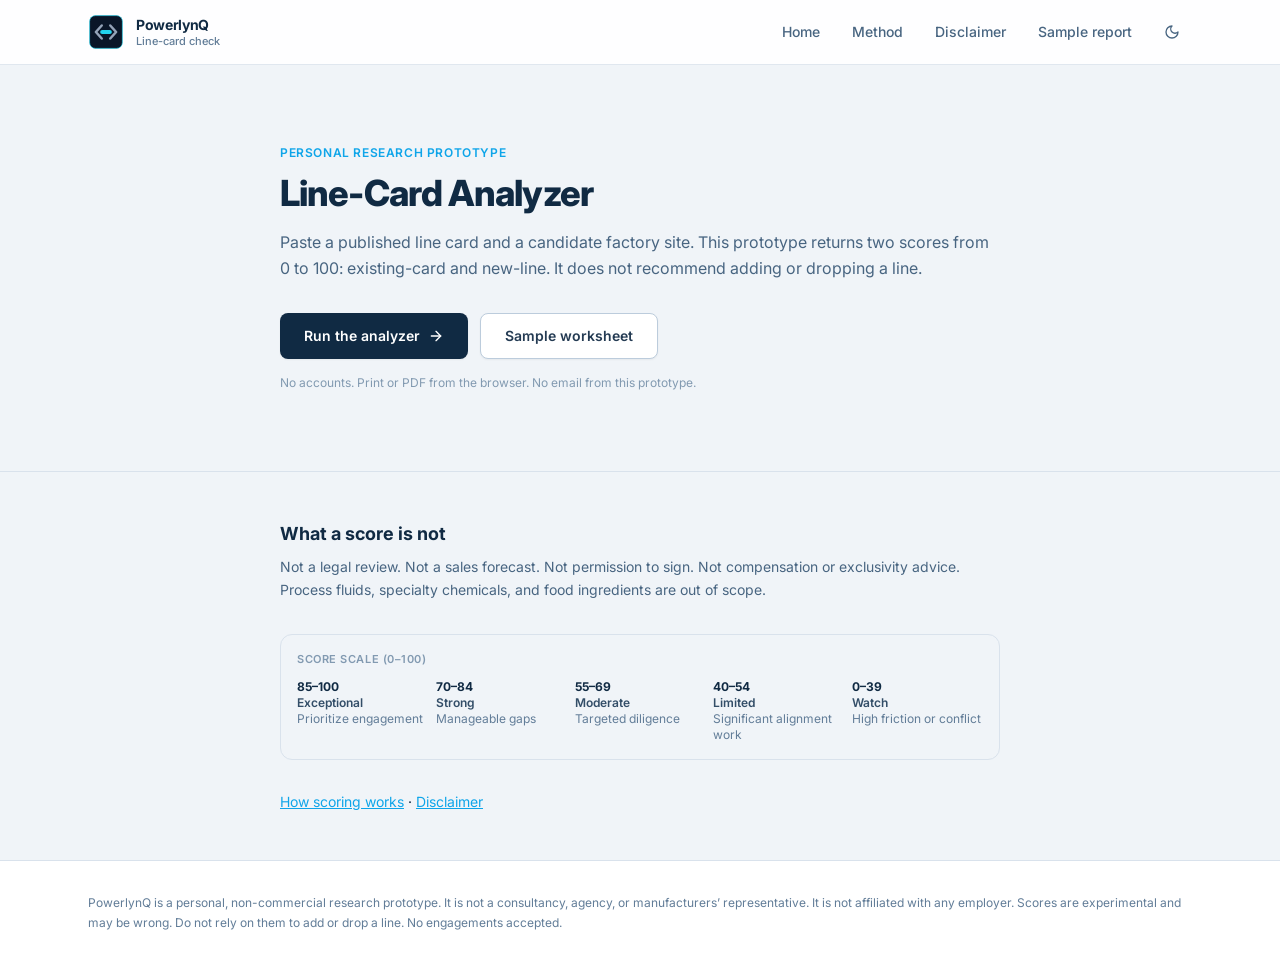
==== commit cb192e17: "Rebuild as non-commercial research prototype: analyzer, index, method, disclaimer" ====
--- a/analyzer/index.html
+++ b/analyzer/index.html
@@ -16,8 +16,8 @@
     />
     <title>Powerlynq Synergy Analyzer</title>
     <script src="/analyzer/api-config.js"></script>
-    <script type="module" crossorigin src="/analyzer/assets/index-iHD3SPYI.js"></script>
-    <link rel="stylesheet" crossorigin href="/analyzer/assets/index-Bw4rL5Ge.css">
+    <script type="module" crossorigin src="/analyzer/assets/index-CQkGeH91.js"></script>
+    <link rel="stylesheet" crossorigin href="/analyzer/assets/index-CzOhTrTs.css">
   </head>
   <body class="antialiased">
     <div id="root"></div>
--- a/analyzer/assets/index-CzOhTrTs.css
+++ b/analyzer/assets/index-CzOhTrTs.css
@@ -0,0 +1 @@
+*,:before,:after{--tw-border-spacing-x: 0;--tw-border-spacing-y: 0;--tw-translate-x: 0;--tw-translate-y: 0;--tw-rotate: 0;--tw-skew-x: 0;--tw-skew-y: 0;--tw-scale-x: 1;--tw-scale-y: 1;--tw-pan-x: ;--tw-pan-y: ;--tw-pinch-zoom: ;--tw-scroll-snap-strictness: proximity;--tw-gradient-from-position: ;--tw-gradient-via-position: ;--tw-gradient-to-position: ;--tw-ordinal: ;--tw-slashed-zero: ;--tw-numeric-figure: ;--tw-numeric-spacing: ;--tw-numeric-fraction: ;--tw-ring-inset: ;--tw-ring-offset-width: 0px;--tw-ring-offset-color: #fff;--tw-ring-color: rgb(59 130 246 / .5);--tw-ring-offset-shadow: 0 0 #0000;--tw-ring-shadow: 0 0 #0000;--tw-shadow: 0 0 #0000;--tw-shadow-colored: 0 0 #0000;--tw-blur: ;--tw-brightness: ;--tw-contrast: ;--tw-grayscale: ;--tw-hue-rotate: ;--tw-invert: ;--tw-saturate: ;--tw-sepia: ;--tw-drop-shadow: ;--tw-backdrop-blur: ;--tw-backdrop-brightness: ;--tw-backdrop-contrast: ;--tw-backdrop-grayscale: ;--tw-backdrop-hue-rotate: ;--tw-backdrop-invert: ;--tw-backdrop-opacity: ;--tw-backdrop-saturate: ;--tw-backdrop-sepia: ;--tw-contain-size: ;--tw-contain-layout: ;--tw-contain-paint: ;--tw-contain-style: }::backdrop{--tw-border-spacing-x: 0;--tw-border-spacing-y: 0;--tw-translate-x: 0;--tw-translate-y: 0;--tw-rotate: 0;--tw-skew-x: 0;--tw-skew-y: 0;--tw-scale-x: 1;--tw-scale-y: 1;--tw-pan-x: ;--tw-pan-y: ;--tw-pinch-zoom: ;--tw-scroll-snap-strictness: proximity;--tw-gradient-from-position: ;--tw-gradient-via-position: ;--tw-gradient-to-position: ;--tw-ordinal: ;--tw-slashed-zero: ;--tw-numeric-figure: ;--tw-numeric-spacing: ;--tw-numeric-fraction: ;--tw-ring-inset: ;--tw-ring-offset-width: 0px;--tw-ring-offset-color: #fff;--tw-ring-color: rgb(59 130 246 / .5);--tw-ring-offset-shadow: 0 0 #0000;--tw-ring-shadow: 0 0 #0000;--tw-shadow: 0 0 #0000;--tw-shadow-colored: 0 0 #0000;--tw-blur: ;--tw-brightness: ;--tw-contrast: ;--tw-grayscale: ;--tw-hue-rotate: ;--tw-invert: ;--tw-saturate: ;--tw-sepia: ;--tw-drop-shadow: ;--tw-backdrop-blur: ;--tw-backdrop-brightness: ;--tw-backdrop-contrast: ;--tw-backdrop-grayscale: ;--tw-backdrop-hue-rotate: ;--tw-backdrop-invert: ;--tw-backdrop-opacity: ;--tw-backdrop-saturate: ;--tw-backdrop-sepia: ;--tw-contain-size: ;--tw-contain-layout: ;--tw-contain-paint: ;--tw-contain-style: }*,:before,:after{box-sizing:border-box;border-width:0;border-style:solid;border-color:#e5e7eb}:before,:after{--tw-content: ""}html,:host{line-height:1.5;-webkit-text-size-adjust:100%;-moz-tab-size:4;-o-tab-size:4;tab-size:4;font-family:Inter,system-ui,-apple-system,Segoe UI,Roboto,sans-serif;font-feature-settings:normal;font-variation-settings:normal;-webkit-tap-highlight-color:transparent}body{margin:0;line-height:inherit}hr{height:0;color:inherit;border-top-width:1px}abbr:where([title]){-webkit-text-decoration:underline dotted;text-decoration:underline dotted}h1,h2,h3,h4,h5,h6{font-size:inherit;font-weight:inherit}a{color:inherit;text-decoration:inherit}b,strong{font-weight:bolder}code,kbd,samp,pre{font-family:ui-monospace,SFMono-Regular,Menlo,Monaco,Consolas,Liberation Mono,Courier New,monospace;font-feature-settings:normal;font-variation-settings:normal;font-size:1em}small{font-size:80%}sub,sup{font-size:75%;line-height:0;position:relative;vertical-align:baseline}sub{bottom:-.25em}sup{top:-.5em}table{text-indent:0;border-color:inherit;border-collapse:collapse}button,input,optgroup,select,textarea{font-family:inherit;font-feature-settings:inherit;font-variation-settings:inherit;font-size:100%;font-weight:inherit;line-height:inherit;letter-spacing:inherit;color:inherit;margin:0;padding:0}button,select{text-transform:none}button,input:where([type=button]),input:where([type=reset]),input:where([type=submit]){-webkit-appearance:button;background-color:transparent;background-image:none}:-moz-focusring{outline:auto}:-moz-ui-invalid{box-shadow:none}progress{vertical-align:baseline}::-webkit-inner-spin-button,::-webkit-outer-spin-button{height:auto}[type=search]{-webkit-appearance:textfield;outline-offset:-2px}::-webkit-search-decoration{-webkit-appearance:none}::-webkit-file-upload-button{-webkit-appearance:button;font:inherit}summary{display:list-item}blockquote,dl,dd,h1,h2,h3,h4,h5,h6,hr,figure,p,pre{margin:0}fieldset{margin:0;padding:0}legend{padding:0}ol,ul,menu{list-style:none;margin:0;padding:0}dialog{padding:0}textarea{resize:vertical}input::-moz-placeholder,textarea::-moz-placeholder{opacity:1;color:#9ca3af}input::placeholder,textarea::placeholder{opacity:1;color:#9ca3af}button,[role=button]{cursor:pointer}:disabled{cursor:default}img,svg,video,canvas,audio,iframe,embed,object{display:block;vertical-align:middle}img,video{max-width:100%;height:auto}[hidden]:where(:not([hidden=until-found])){display:none}html{scroll-behavior:smooth}body{--tw-bg-opacity: 1;background-color:rgb(240 244 248 / var(--tw-bg-opacity, 1));font-family:Inter,system-ui,-apple-system,Segoe UI,Roboto,sans-serif;--tw-text-opacity: 1;color:rgb(16 42 67 / var(--tw-text-opacity, 1));-webkit-font-smoothing:antialiased;-moz-osx-font-smoothing:grayscale}.dark body,html.dark body{--tw-bg-opacity: 1;background-color:rgb(10 25 41 / var(--tw-bg-opacity, 1));--tw-text-opacity: 1;color:rgb(217 226 236 / var(--tw-text-opacity, 1))}::-moz-selection{background-color:#0ea5e94d;color:#0a1929}::selection{background-color:#0ea5e94d;color:#0a1929}.btn-primary{display:inline-flex;align-items:center;justify-content:center;gap:.5rem;border-radius:.5rem;--tw-bg-opacity: 1;background-color:rgb(16 42 67 / var(--tw-bg-opacity, 1));padding:.625rem 1.25rem;font-size:.875rem;line-height:1.25rem;font-weight:600;--tw-text-opacity: 1;color:rgb(255 255 255 / var(--tw-text-opacity, 1));--tw-shadow: 0 1px 2px 0 rgb(0 0 0 / .05);--tw-shadow-colored: 0 1px 2px 0 var(--tw-shadow-color);box-shadow:var(--tw-ring-offset-shadow, 0 0 #0000),var(--tw-ring-shadow, 0 0 #0000),var(--tw-shadow);transition-property:color,background-color,border-color,text-decoration-color,fill,stroke,opacity,box-shadow,transform,filter,backdrop-filter;transition-timing-function:cubic-bezier(.4,0,.2,1);transition-duration:.15s}.btn-primary:disabled{cursor:not-allowed;opacity:.5}.btn-primary:hover{--tw-bg-opacity: 1;background-color:rgb(36 59 83 / var(--tw-bg-opacity, 1))}.btn-primary:focus-visible{outline:2px solid #0ea5e9;outline-offset:2px}.dark .btn-primary{--tw-bg-opacity: 1;background-color:rgb(14 165 233 / var(--tw-bg-opacity, 1));--tw-text-opacity: 1;color:rgb(10 25 41 / var(--tw-text-opacity, 1))}.dark .btn-primary:hover{--tw-bg-opacity: 1;background-color:rgb(56 189 248 / var(--tw-bg-opacity, 1))}.btn-secondary{display:inline-flex;align-items:center;justify-content:center;gap:.5rem;border-radius:.5rem;border-width:1px;--tw-border-opacity: 1;border-color:rgb(188 204 220 / var(--tw-border-opacity, 1));--tw-bg-opacity: 1;background-color:rgb(255 255 255 / var(--tw-bg-opacity, 1));padding:.625rem 1.25rem;font-size:.875rem;line-height:1.25rem;font-weight:600;--tw-text-opacity: 1;color:rgb(36 59 83 / var(--tw-text-opacity, 1));--tw-shadow: 0 1px 2px 0 rgb(0 0 0 / .05);--tw-shadow-colored: 0 1px 2px 0 var(--tw-shadow-color);box-shadow:var(--tw-ring-offset-shadow, 0 0 #0000),var(--tw-ring-shadow, 0 0 #0000),var(--tw-shadow);transition-property:color,background-color,border-color,text-decoration-color,fill,stroke,opacity,box-shadow,transform,filter,backdrop-filter;transition-timing-function:cubic-bezier(.4,0,.2,1);transition-duration:.15s}.btn-secondary:disabled{cursor:not-allowed;opacity:.5}.btn-secondary:hover{--tw-bg-opacity: 1;background-color:rgb(240 244 248 / var(--tw-bg-opacity, 1))}.btn-secondary:focus-visible{outline:2px solid #0ea5e9;outline-offset:2px}.dark .btn-secondary{--tw-border-opacity: 1;border-color:rgb(51 78 104 / var(--tw-border-opacity, 1));--tw-bg-opacity: 1;background-color:rgb(16 42 67 / var(--tw-bg-opacity, 1));--tw-text-opacity: 1;color:rgb(217 226 236 / var(--tw-text-opacity, 1))}.dark .btn-secondary:hover{--tw-bg-opacity: 1;background-color:rgb(36 59 83 / var(--tw-bg-opacity, 1))}.btn-ghost{display:inline-flex;align-items:center;justify-content:center;gap:.5rem;border-radius:.5rem;padding:.5rem .75rem;font-size:.875rem;line-height:1.25rem;font-weight:500;--tw-text-opacity: 1;color:rgb(72 101 129 / var(--tw-text-opacity, 1));transition-property:color,background-color,border-color,text-decoration-color,fill,stroke,opacity,box-shadow,transform,filter,backdrop-filter;transition-timing-function:cubic-bezier(.4,0,.2,1);transition-duration:.15s}.btn-ghost:hover{--tw-bg-opacity: 1;background-color:rgb(217 226 236 / var(--tw-bg-opacity, 1));--tw-text-opacity: 1;color:rgb(16 42 67 / var(--tw-text-opacity, 1))}.dark .btn-ghost{--tw-text-opacity: 1;color:rgb(159 179 200 / var(--tw-text-opacity, 1))}.dark .btn-ghost:hover{--tw-bg-opacity: 1;background-color:rgb(36 59 83 / var(--tw-bg-opacity, 1));--tw-text-opacity: 1;color:rgb(255 255 255 / var(--tw-text-opacity, 1))}.input-field{width:100%;border-radius:.5rem;border-width:1px;--tw-border-opacity: 1;border-color:rgb(188 204 220 / var(--tw-border-opacity, 1));--tw-bg-opacity: 1;background-color:rgb(255 255 255 / var(--tw-bg-opacity, 1));padding:.625rem .875rem;font-size:.875rem;line-height:1.25rem;--tw-text-opacity: 1;color:rgb(16 42 67 / var(--tw-text-opacity, 1));--tw-shadow: 0 1px 2px 0 rgb(0 0 0 / .05);--tw-shadow-colored: 0 1px 2px 0 var(--tw-shadow-color);box-shadow:var(--tw-ring-offset-shadow, 0 0 #0000),var(--tw-ring-shadow, 0 0 #0000),var(--tw-shadow);transition-property:color,background-color,border-color,text-decoration-color,fill,stroke,opacity,box-shadow,transform,filter,backdrop-filter;transition-timing-function:cubic-bezier(.4,0,.2,1);transition-duration:.15s}.input-field::-moz-placeholder{--tw-text-opacity: 1;color:rgb(130 154 177 / var(--tw-text-opacity, 1))}.input-field::placeholder{--tw-text-opacity: 1;color:rgb(130 154 177 / var(--tw-text-opacity, 1))}.input-field:focus{--tw-border-opacity: 1;border-color:rgb(14 165 233 / var(--tw-border-opacity, 1));outline:2px solid transparent;outline-offset:2px;box-shadow:0 0 0 2px #0ea5e933}.dark .input-field{--tw-border-opacity: 1;border-color:rgb(51 78 104 / var(--tw-border-opacity, 1));--tw-bg-opacity: 1;background-color:rgb(16 42 67 / var(--tw-bg-opacity, 1));--tw-text-opacity: 1;color:rgb(217 226 236 / var(--tw-text-opacity, 1))}.dark .input-field::-moz-placeholder{--tw-text-opacity: 1;color:rgb(98 125 152 / var(--tw-text-opacity, 1))}.dark .input-field::placeholder{--tw-text-opacity: 1;color:rgb(98 125 152 / var(--tw-text-opacity, 1))}.dark .input-field:focus{--tw-border-opacity: 1;border-color:rgb(14 165 233 / var(--tw-border-opacity, 1));box-shadow:0 0 0 2px #0ea5e94d}.label-field{margin-bottom:.375rem;display:block;font-size:.875rem;line-height:1.25rem;font-weight:500;--tw-text-opacity: 1;color:rgb(36 59 83 / var(--tw-text-opacity, 1))}.dark .label-field{--tw-text-opacity: 1;color:rgb(188 204 220 / var(--tw-text-opacity, 1))}.help-text{margin-top:.375rem;font-size:.75rem;line-height:1rem;--tw-text-opacity: 1;color:rgb(98 125 152 / var(--tw-text-opacity, 1))}.dark .help-text{--tw-text-opacity: 1;color:rgb(130 154 177 / var(--tw-text-opacity, 1))}.card{border-radius:1rem;border-width:1px;--tw-border-opacity: 1;border-color:rgb(217 226 236 / var(--tw-border-opacity, 1));--tw-bg-opacity: 1;background-color:rgb(255 255 255 / var(--tw-bg-opacity, 1));--tw-shadow: 0 1px 3px 0 rgb(16 42 67 / .06), 0 1px 2px -1px rgb(16 42 67 / .06);--tw-shadow-colored: 0 1px 3px 0 var(--tw-shadow-color), 0 1px 2px -1px var(--tw-shadow-color);box-shadow:var(--tw-ring-offset-shadow, 0 0 #0000),var(--tw-ring-shadow, 0 0 #0000),var(--tw-shadow)}.dark .card{--tw-border-opacity: 1;border-color:rgb(36 59 83 / var(--tw-border-opacity, 1));--tw-bg-opacity: 1;background-color:rgb(16 42 67 / var(--tw-bg-opacity, 1))}.section-kicker{font-size:.75rem;line-height:1rem;font-weight:600;text-transform:uppercase;letter-spacing:.05em;--tw-text-opacity: 1;color:rgb(14 165 233 / var(--tw-text-opacity, 1))}.dark .section-kicker{--tw-text-opacity: 1;color:rgb(56 189 248 / var(--tw-text-opacity, 1))}.visible{visibility:visible}.fixed{position:fixed}.absolute{position:absolute}.relative{position:relative}.sticky{position:sticky}.-inset-3{top:-.75rem;right:-.75rem;bottom:-.75rem;left:-.75rem}.inset-0{top:0;right:0;bottom:0;left:0}.top-0{top:0}.-z-10{z-index:-10}.z-40{z-index:40}.mx-2{margin-left:.5rem;margin-right:.5rem}.mx-auto{margin-left:auto;margin-right:auto}.mb-1{margin-bottom:.25rem}.mb-10{margin-bottom:2.5rem}.mb-2{margin-bottom:.5rem}.mb-3{margin-bottom:.75rem}.mb-5{margin-bottom:1.25rem}.mb-6{margin-bottom:1.5rem}.mb-8{margin-bottom:2rem}.ml-0\.5{margin-left:.125rem}.ml-1{margin-left:.25rem}.mt-0\.5{margin-top:.125rem}.mt-1{margin-top:.25rem}.mt-1\.5{margin-top:.375rem}.mt-2{margin-top:.5rem}.mt-3{margin-top:.75rem}.mt-4{margin-top:1rem}.mt-5{margin-top:1.25rem}.mt-6{margin-top:1.5rem}.mt-8{margin-top:2rem}.flex{display:flex}.inline-flex{display:inline-flex}.grid{display:grid}.hidden{display:none}.h-0\.5{height:.125rem}.h-1\.5{height:.375rem}.h-12{height:3rem}.h-16{height:4rem}.h-2{height:.5rem}.h-4{height:1rem}.h-5{height:1.25rem}.h-6{height:1.5rem}.h-8{height:2rem}.h-9{height:2.25rem}.h-full{height:100%}.min-h-\[1\.5rem\]{min-height:1.5rem}.min-h-\[110px\]{min-height:110px}.min-h-\[40vh\]{min-height:40vh}.min-h-\[60vh\]{min-height:60vh}.min-h-screen{min-height:100vh}.w-1\/2{width:50%}.w-12{width:3rem}.w-16{width:4rem}.w-4{width:1rem}.w-48{width:12rem}.w-5{width:1.25rem}.w-6{width:1.5rem}.w-8{width:2rem}.w-9{width:2.25rem}.w-full{width:100%}.max-w-2xl{max-width:42rem}.max-w-3xl{max-width:48rem}.max-w-4xl{max-width:56rem}.max-w-6xl{max-width:72rem}.max-w-lg{max-width:32rem}.max-w-md{max-width:28rem}.max-w-xl{max-width:36rem}.flex-1{flex:1 1 0%}.shrink-0{flex-shrink:0}.-rotate-90{--tw-rotate: -90deg;transform:translate(var(--tw-translate-x),var(--tw-translate-y)) rotate(var(--tw-rotate)) skew(var(--tw-skew-x)) skewY(var(--tw-skew-y)) scaleX(var(--tw-scale-x)) scaleY(var(--tw-scale-y))}@keyframes fadeIn{0%{opacity:0}to{opacity:1}}.animate-fade-in{animation:fadeIn .4s ease-out}@keyframes pulse{50%{opacity:.5}}.animate-pulse{animation:pulse 2s cubic-bezier(.4,0,.6,1) infinite}@keyframes pulseSoft{0%,to{opacity:1}50%{opacity:.55}}.animate-pulse-soft{animation:pulseSoft 1.8s ease-in-out infinite}@keyframes slideUp{0%{opacity:0;transform:translateY(12px)}to{opacity:1;transform:translateY(0)}}.animate-slide-up{animation:slideUp .45s ease-out}.resize-y{resize:vertical}.flex-col{flex-direction:column}.flex-wrap{flex-wrap:wrap}.items-start{align-items:flex-start}.items-center{align-items:center}.items-baseline{align-items:baseline}.justify-center{justify-content:center}.justify-between{justify-content:space-between}.gap-1{gap:.25rem}.gap-1\.5{gap:.375rem}.gap-2{gap:.5rem}.gap-2\.5{gap:.625rem}.gap-3{gap:.75rem}.gap-4{gap:1rem}.gap-5{gap:1.25rem}.gap-6{gap:1.5rem}.space-y-10>:not([hidden])~:not([hidden]){--tw-space-y-reverse: 0;margin-top:calc(2.5rem * calc(1 - var(--tw-space-y-reverse)));margin-bottom:calc(2.5rem * var(--tw-space-y-reverse))}.space-y-2\.5>:not([hidden])~:not([hidden]){--tw-space-y-reverse: 0;margin-top:calc(.625rem * calc(1 - var(--tw-space-y-reverse)));margin-bottom:calc(.625rem * var(--tw-space-y-reverse))}.space-y-3>:not([hidden])~:not([hidden]){--tw-space-y-reverse: 0;margin-top:calc(.75rem * calc(1 - var(--tw-space-y-reverse)));margin-bottom:calc(.75rem * var(--tw-space-y-reverse))}.space-y-5>:not([hidden])~:not([hidden]){--tw-space-y-reverse: 0;margin-top:calc(1.25rem * calc(1 - var(--tw-space-y-reverse)));margin-bottom:calc(1.25rem * var(--tw-space-y-reverse))}.space-y-6>:not([hidden])~:not([hidden]){--tw-space-y-reverse: 0;margin-top:calc(1.5rem * calc(1 - var(--tw-space-y-reverse)));margin-bottom:calc(1.5rem * var(--tw-space-y-reverse))}.divide-y>:not([hidden])~:not([hidden]){--tw-divide-y-reverse: 0;border-top-width:calc(1px * calc(1 - var(--tw-divide-y-reverse)));border-bottom-width:calc(1px * var(--tw-divide-y-reverse))}.divide-navy-100>:not([hidden])~:not([hidden]){--tw-divide-opacity: 1;border-color:rgb(217 226 236 / var(--tw-divide-opacity, 1))}.overflow-hidden{overflow:hidden}.whitespace-pre-line{white-space:pre-line}.whitespace-pre-wrap{white-space:pre-wrap}.rounded-2xl{border-radius:1rem}.rounded-3xl{border-radius:1.5rem}.rounded-full{border-radius:9999px}.rounded-lg{border-radius:.5rem}.rounded-xl{border-radius:.75rem}.border{border-width:1px}.border-2{border-width:2px}.border-b{border-bottom-width:1px}.border-t{border-top-width:1px}.border-dashed{border-style:dashed}.border-accent{--tw-border-opacity: 1;border-color:rgb(14 165 233 / var(--tw-border-opacity, 1))}.border-amber-200{--tw-border-opacity: 1;border-color:rgb(253 230 138 / var(--tw-border-opacity, 1))}.border-emerald-200{--tw-border-opacity: 1;border-color:rgb(167 243 208 / var(--tw-border-opacity, 1))}.border-navy-100{--tw-border-opacity: 1;border-color:rgb(217 226 236 / var(--tw-border-opacity, 1))}.border-navy-100\/80{border-color:#d9e2eccc}.border-navy-200{--tw-border-opacity: 1;border-color:rgb(188 204 220 / var(--tw-border-opacity, 1))}.border-rose-200{--tw-border-opacity: 1;border-color:rgb(254 205 211 / var(--tw-border-opacity, 1))}.border-rose-400{--tw-border-opacity: 1;border-color:rgb(251 113 133 / var(--tw-border-opacity, 1))}.border-sky-200{--tw-border-opacity: 1;border-color:rgb(186 230 253 / var(--tw-border-opacity, 1))}.border-t-transparent{border-top-color:transparent}.bg-accent{--tw-bg-opacity: 1;background-color:rgb(14 165 233 / var(--tw-bg-opacity, 1))}.bg-accent\/10{background-color:#0ea5e91a}.bg-amber-50{--tw-bg-opacity: 1;background-color:rgb(255 251 235 / var(--tw-bg-opacity, 1))}.bg-amber-500{--tw-bg-opacity: 1;background-color:rgb(245 158 11 / var(--tw-bg-opacity, 1))}.bg-emerald-50{--tw-bg-opacity: 1;background-color:rgb(236 253 245 / var(--tw-bg-opacity, 1))}.bg-emerald-500{--tw-bg-opacity: 1;background-color:rgb(16 185 129 / var(--tw-bg-opacity, 1))}.bg-navy-100{--tw-bg-opacity: 1;background-color:rgb(217 226 236 / var(--tw-bg-opacity, 1))}.bg-navy-50{--tw-bg-opacity: 1;background-color:rgb(240 244 248 / var(--tw-bg-opacity, 1))}.bg-navy-50\/50{background-color:#f0f4f880}.bg-navy-50\/60{background-color:#f0f4f899}.bg-navy-50\/80{background-color:#f0f4f8cc}.bg-navy-900{--tw-bg-opacity: 1;background-color:rgb(16 42 67 / var(--tw-bg-opacity, 1))}.bg-rose-50{--tw-bg-opacity: 1;background-color:rgb(255 241 242 / var(--tw-bg-opacity, 1))}.bg-rose-500{--tw-bg-opacity: 1;background-color:rgb(244 63 94 / var(--tw-bg-opacity, 1))}.bg-sky-50{--tw-bg-opacity: 1;background-color:rgb(240 249 255 / var(--tw-bg-opacity, 1))}.bg-sky-500{--tw-bg-opacity: 1;background-color:rgb(14 165 233 / var(--tw-bg-opacity, 1))}.bg-white{--tw-bg-opacity: 1;background-color:rgb(255 255 255 / var(--tw-bg-opacity, 1))}.bg-white\/10{background-color:#ffffff1a}.bg-white\/90{background-color:#ffffffe6}.bg-gradient-to-br{background-image:linear-gradient(to bottom right,var(--tw-gradient-stops))}.from-navy-900{--tw-gradient-from: #102a43 var(--tw-gradient-from-position);--tw-gradient-to: rgb(16 42 67 / 0) var(--tw-gradient-to-position);--tw-gradient-stops: var(--tw-gradient-from), var(--tw-gradient-to)}.via-navy-900{--tw-gradient-to: rgb(16 42 67 / 0) var(--tw-gradient-to-position);--tw-gradient-stops: var(--tw-gradient-from), #102a43 var(--tw-gradient-via-position), var(--tw-gradient-to)}.to-navy-800{--tw-gradient-to: #243b53 var(--tw-gradient-to-position)}.p-4{padding:1rem}.p-5{padding:1.25rem}.p-6{padding:1.5rem}.px-2{padding-left:.5rem;padding-right:.5rem}.px-3\.5{padding-left:.875rem;padding-right:.875rem}.px-4{padding-left:1rem;padding-right:1rem}.px-5{padding-left:1.25rem;padding-right:1.25rem}.px-6{padding-left:1.5rem;padding-right:1.5rem}.py-0\.5{padding-top:.125rem;padding-bottom:.125rem}.py-1\.5{padding-top:.375rem;padding-bottom:.375rem}.py-10{padding-top:2.5rem;padding-bottom:2.5rem}.py-12{padding-top:3rem;padding-bottom:3rem}.py-16{padding-top:4rem;padding-bottom:4rem}.py-20{padding-top:5rem;padding-bottom:5rem}.py-3{padding-top:.75rem;padding-bottom:.75rem}.py-4{padding-top:1rem;padding-bottom:1rem}.py-6{padding-top:1.5rem;padding-bottom:1.5rem}.py-8{padding-top:2rem;padding-bottom:2rem}.pb-3{padding-bottom:.75rem}.pt-0\.5{padding-top:.125rem}.pt-2{padding-top:.5rem}.pt-6{padding-top:1.5rem}.text-left{text-align:left}.text-center{text-align:center}.font-mono{font-family:ui-monospace,SFMono-Regular,Menlo,Monaco,Consolas,Liberation Mono,Courier New,monospace}.text-2xl{font-size:1.5rem;line-height:2rem}.text-3xl{font-size:1.875rem;line-height:2.25rem}.text-\[10px\]{font-size:10px}.text-\[11px\]{font-size:11px}.text-base{font-size:1rem;line-height:1.5rem}.text-lg{font-size:1.125rem;line-height:1.75rem}.text-sm{font-size:.875rem;line-height:1.25rem}.text-xl{font-size:1.25rem;line-height:1.75rem}.text-xs{font-size:.75rem;line-height:1rem}.font-bold{font-weight:700}.font-extrabold{font-weight:800}.font-medium{font-weight:500}.font-semibold{font-weight:600}.uppercase{text-transform:uppercase}.tabular-nums{--tw-numeric-spacing: tabular-nums;font-variant-numeric:var(--tw-ordinal) var(--tw-slashed-zero) var(--tw-numeric-figure) var(--tw-numeric-spacing) var(--tw-numeric-fraction)}.leading-relaxed{line-height:1.625}.leading-snug{line-height:1.375}.leading-tight{line-height:1.25}.tracking-\[0\.2em\]{letter-spacing:.2em}.tracking-tight{letter-spacing:-.025em}.tracking-wide{letter-spacing:.025em}.tracking-wider{letter-spacing:.05em}.text-accent{--tw-text-opacity: 1;color:rgb(14 165 233 / var(--tw-text-opacity, 1))}.text-accent-light{--tw-text-opacity: 1;color:rgb(56 189 248 / var(--tw-text-opacity, 1))}.text-amber-500{--tw-text-opacity: 1;color:rgb(245 158 11 / var(--tw-text-opacity, 1))}.text-amber-600{--tw-text-opacity: 1;color:rgb(217 119 6 / var(--tw-text-opacity, 1))}.text-amber-900{--tw-text-opacity: 1;color:rgb(120 53 15 / var(--tw-text-opacity, 1))}.text-emerald-500{--tw-text-opacity: 1;color:rgb(16 185 129 / var(--tw-text-opacity, 1))}.text-emerald-600{--tw-text-opacity: 1;color:rgb(5 150 105 / var(--tw-text-opacity, 1))}.text-emerald-800{--tw-text-opacity: 1;color:rgb(6 95 70 / var(--tw-text-opacity, 1))}.text-navy-100{--tw-text-opacity: 1;color:rgb(217 226 236 / var(--tw-text-opacity, 1))}.text-navy-200{--tw-text-opacity: 1;color:rgb(188 204 220 / var(--tw-text-opacity, 1))}.text-navy-300{--tw-text-opacity: 1;color:rgb(159 179 200 / var(--tw-text-opacity, 1))}.text-navy-400{--tw-text-opacity: 1;color:rgb(130 154 177 / var(--tw-text-opacity, 1))}.text-navy-500{--tw-text-opacity: 1;color:rgb(98 125 152 / var(--tw-text-opacity, 1))}.text-navy-600{--tw-text-opacity: 1;color:rgb(72 101 129 / var(--tw-text-opacity, 1))}.text-navy-700{--tw-text-opacity: 1;color:rgb(51 78 104 / var(--tw-text-opacity, 1))}.text-navy-800{--tw-text-opacity: 1;color:rgb(36 59 83 / var(--tw-text-opacity, 1))}.text-navy-900{--tw-text-opacity: 1;color:rgb(16 42 67 / var(--tw-text-opacity, 1))}.text-rose-500{--tw-text-opacity: 1;color:rgb(244 63 94 / var(--tw-text-opacity, 1))}.text-rose-600{--tw-text-opacity: 1;color:rgb(225 29 72 / var(--tw-text-opacity, 1))}.text-rose-800{--tw-text-opacity: 1;color:rgb(159 18 57 / var(--tw-text-opacity, 1))}.text-sky-500{--tw-text-opacity: 1;color:rgb(14 165 233 / var(--tw-text-opacity, 1))}.text-sky-600{--tw-text-opacity: 1;color:rgb(2 132 199 / var(--tw-text-opacity, 1))}.text-sky-800{--tw-text-opacity: 1;color:rgb(7 89 133 / var(--tw-text-opacity, 1))}.text-teal-accent{--tw-text-opacity: 1;color:rgb(20 184 166 / var(--tw-text-opacity, 1))}.text-white{--tw-text-opacity: 1;color:rgb(255 255 255 / var(--tw-text-opacity, 1))}.underline{text-decoration-line:underline}.antialiased{-webkit-font-smoothing:antialiased;-moz-osx-font-smoothing:grayscale}.shadow-elevated{--tw-shadow: 0 10px 15px -3px rgb(16 42 67 / .08), 0 4px 6px -4px rgb(16 42 67 / .06);--tw-shadow-colored: 0 10px 15px -3px var(--tw-shadow-color), 0 4px 6px -4px var(--tw-shadow-color);box-shadow:var(--tw-ring-offset-shadow, 0 0 #0000),var(--tw-ring-shadow, 0 0 #0000),var(--tw-shadow)}.shadow-report{--tw-shadow: 0 25px 50px -12px rgb(16 42 67 / .15);--tw-shadow-colored: 0 25px 50px -12px var(--tw-shadow-color);box-shadow:var(--tw-ring-offset-shadow, 0 0 #0000),var(--tw-ring-shadow, 0 0 #0000),var(--tw-shadow)}.ring-4{--tw-ring-offset-shadow: var(--tw-ring-inset) 0 0 0 var(--tw-ring-offset-width) var(--tw-ring-offset-color);--tw-ring-shadow: var(--tw-ring-inset) 0 0 0 calc(4px + var(--tw-ring-offset-width)) var(--tw-ring-color);box-shadow:var(--tw-ring-offset-shadow),var(--tw-ring-shadow),var(--tw-shadow, 0 0 #0000)}.ring-accent\/20{--tw-ring-color: rgb(14 165 233 / .2)}.filter{filter:var(--tw-blur) var(--tw-brightness) var(--tw-contrast) var(--tw-grayscale) var(--tw-hue-rotate) var(--tw-invert) var(--tw-saturate) var(--tw-sepia) var(--tw-drop-shadow)}.backdrop-blur-md{--tw-backdrop-blur: blur(12px);-webkit-backdrop-filter:var(--tw-backdrop-blur) var(--tw-backdrop-brightness) var(--tw-backdrop-contrast) var(--tw-backdrop-grayscale) var(--tw-backdrop-hue-rotate) var(--tw-backdrop-invert) var(--tw-backdrop-opacity) var(--tw-backdrop-saturate) var(--tw-backdrop-sepia);backdrop-filter:var(--tw-backdrop-blur) var(--tw-backdrop-brightness) var(--tw-backdrop-contrast) var(--tw-backdrop-grayscale) var(--tw-backdrop-hue-rotate) var(--tw-backdrop-invert) var(--tw-backdrop-opacity) var(--tw-backdrop-saturate) var(--tw-backdrop-sepia)}.backdrop-blur-sm{--tw-backdrop-blur: blur(4px);-webkit-backdrop-filter:var(--tw-backdrop-blur) var(--tw-backdrop-brightness) var(--tw-backdrop-contrast) var(--tw-backdrop-grayscale) var(--tw-backdrop-hue-rotate) var(--tw-backdrop-invert) var(--tw-backdrop-opacity) var(--tw-backdrop-saturate) var(--tw-backdrop-sepia);backdrop-filter:var(--tw-backdrop-blur) var(--tw-backdrop-brightness) var(--tw-backdrop-contrast) var(--tw-backdrop-grayscale) var(--tw-backdrop-hue-rotate) var(--tw-backdrop-invert) var(--tw-backdrop-opacity) var(--tw-backdrop-saturate) var(--tw-backdrop-sepia)}.transition{transition-property:color,background-color,border-color,text-decoration-color,fill,stroke,opacity,box-shadow,transform,filter,backdrop-filter;transition-timing-function:cubic-bezier(.4,0,.2,1);transition-duration:.15s}.transition-all{transition-property:all;transition-timing-function:cubic-bezier(.4,0,.2,1);transition-duration:.15s}.duration-700{transition-duration:.7s}@media print{body{background:#fff!important;color:#102a43!important}.no-print{display:none!important}.print-only{display:block!important}#report-print-root{box-shadow:none!important;border:none!important;max-width:100%!important}.dark #report-print-root,.dark body{background:#fff!important;color:#102a43!important}}.pdf-exporting{background:#fff!important;color:#102a43!important}.hover\:border-accent\/40:hover{border-color:#0ea5e966}.hover\:border-navy-300:hover{--tw-border-opacity: 1;border-color:rgb(159 179 200 / var(--tw-border-opacity, 1))}.hover\:bg-navy-50:hover{--tw-bg-opacity: 1;background-color:rgb(240 244 248 / var(--tw-bg-opacity, 1))}.hover\:shadow-elevated:hover{--tw-shadow: 0 10px 15px -3px rgb(16 42 67 / .08), 0 4px 6px -4px rgb(16 42 67 / .06);--tw-shadow-colored: 0 10px 15px -3px var(--tw-shadow-color), 0 4px 6px -4px var(--tw-shadow-color);box-shadow:var(--tw-ring-offset-shadow, 0 0 #0000),var(--tw-ring-shadow, 0 0 #0000),var(--tw-shadow)}.focus\:border-rose-500:focus{--tw-border-opacity: 1;border-color:rgb(244 63 94 / var(--tw-border-opacity, 1))}.focus\:ring-rose-200:focus{--tw-ring-opacity: 1;--tw-ring-color: rgb(254 205 211 / var(--tw-ring-opacity, 1))}.focus-visible\:outline:focus-visible{outline-style:solid}.focus-visible\:outline-2:focus-visible{outline-width:2px}.focus-visible\:outline-offset-2:focus-visible{outline-offset:2px}.focus-visible\:outline-accent:focus-visible{outline-color:#0ea5e9}.group:hover .group-hover\:translate-x-0\.5{--tw-translate-x: .125rem;transform:translate(var(--tw-translate-x),var(--tw-translate-y)) rotate(var(--tw-rotate)) skew(var(--tw-skew-x)) skewY(var(--tw-skew-y)) scaleX(var(--tw-scale-x)) scaleY(var(--tw-scale-y))}.dark\:divide-navy-800:is(.dark *)>:not([hidden])~:not([hidden]){--tw-divide-opacity: 1;border-color:rgb(36 59 83 / var(--tw-divide-opacity, 1))}.dark\:border-accent:is(.dark *){--tw-border-opacity: 1;border-color:rgb(14 165 233 / var(--tw-border-opacity, 1))}.dark\:border-amber-800:is(.dark *){--tw-border-opacity: 1;border-color:rgb(146 64 14 / var(--tw-border-opacity, 1))}.dark\:border-emerald-800:is(.dark *){--tw-border-opacity: 1;border-color:rgb(6 95 70 / var(--tw-border-opacity, 1))}.dark\:border-navy-700:is(.dark *){--tw-border-opacity: 1;border-color:rgb(51 78 104 / var(--tw-border-opacity, 1))}.dark\:border-navy-800:is(.dark *){--tw-border-opacity: 1;border-color:rgb(36 59 83 / var(--tw-border-opacity, 1))}.dark\:border-rose-800:is(.dark *){--tw-border-opacity: 1;border-color:rgb(159 18 57 / var(--tw-border-opacity, 1))}.dark\:border-sky-800:is(.dark *){--tw-border-opacity: 1;border-color:rgb(7 89 133 / var(--tw-border-opacity, 1))}.dark\:bg-accent:is(.dark *){--tw-bg-opacity: 1;background-color:rgb(14 165 233 / var(--tw-bg-opacity, 1))}.dark\:bg-accent\/20:is(.dark *){background-color:#0ea5e933}.dark\:bg-amber-950\/50:is(.dark *){background-color:#451a0380}.dark\:bg-emerald-950\/50:is(.dark *){background-color:#022c2280}.dark\:bg-navy-800:is(.dark *){--tw-bg-opacity: 1;background-color:rgb(36 59 83 / var(--tw-bg-opacity, 1))}.dark\:bg-navy-900:is(.dark *){--tw-bg-opacity: 1;background-color:rgb(16 42 67 / var(--tw-bg-opacity, 1))}.dark\:bg-navy-950:is(.dark *){--tw-bg-opacity: 1;background-color:rgb(10 25 41 / var(--tw-bg-opacity, 1))}.dark\:bg-navy-950\/40:is(.dark *){background-color:#0a192966}.dark\:bg-navy-950\/50:is(.dark *){background-color:#0a192980}.dark\:bg-navy-950\/60:is(.dark *){background-color:#0a192999}.dark\:bg-navy-950\/90:is(.dark *){background-color:#0a1929e6}.dark\:bg-rose-950\/50:is(.dark *){background-color:#4c051980}.dark\:bg-sky-950\/50:is(.dark *){background-color:#082f4980}.dark\:text-accent-light:is(.dark *){--tw-text-opacity: 1;color:rgb(56 189 248 / var(--tw-text-opacity, 1))}.dark\:text-amber-300:is(.dark *){--tw-text-opacity: 1;color:rgb(252 211 77 / var(--tw-text-opacity, 1))}.dark\:text-amber-400:is(.dark *){--tw-text-opacity: 1;color:rgb(251 191 36 / var(--tw-text-opacity, 1))}.dark\:text-emerald-300:is(.dark *){--tw-text-opacity: 1;color:rgb(110 231 183 / var(--tw-text-opacity, 1))}.dark\:text-emerald-400:is(.dark *){--tw-text-opacity: 1;color:rgb(52 211 153 / var(--tw-text-opacity, 1))}.dark\:text-navy-100:is(.dark *){--tw-text-opacity: 1;color:rgb(217 226 236 / var(--tw-text-opacity, 1))}.dark\:text-navy-200:is(.dark *){--tw-text-opacity: 1;color:rgb(188 204 220 / var(--tw-text-opacity, 1))}.dark\:text-navy-300:is(.dark *){--tw-text-opacity: 1;color:rgb(159 179 200 / var(--tw-text-opacity, 1))}.dark\:text-navy-400:is(.dark *){--tw-text-opacity: 1;color:rgb(130 154 177 / var(--tw-text-opacity, 1))}.dark\:text-navy-500:is(.dark *){--tw-text-opacity: 1;color:rgb(98 125 152 / var(--tw-text-opacity, 1))}.dark\:text-navy-800:is(.dark *){--tw-text-opacity: 1;color:rgb(36 59 83 / var(--tw-text-opacity, 1))}.dark\:text-navy-950:is(.dark *){--tw-text-opacity: 1;color:rgb(10 25 41 / var(--tw-text-opacity, 1))}.dark\:text-rose-300:is(.dark *){--tw-text-opacity: 1;color:rgb(253 164 175 / var(--tw-text-opacity, 1))}.dark\:text-rose-400:is(.dark *){--tw-text-opacity: 1;color:rgb(251 113 133 / var(--tw-text-opacity, 1))}.dark\:text-sky-300:is(.dark *){--tw-text-opacity: 1;color:rgb(125 211 252 / var(--tw-text-opacity, 1))}.dark\:text-sky-400:is(.dark *){--tw-text-opacity: 1;color:rgb(56 189 248 / var(--tw-text-opacity, 1))}.dark\:text-white:is(.dark *){--tw-text-opacity: 1;color:rgb(255 255 255 / var(--tw-text-opacity, 1))}.dark\:hover\:border-navy-600:hover:is(.dark *){--tw-border-opacity: 1;border-color:rgb(72 101 129 / var(--tw-border-opacity, 1))}@media (min-width: 640px){.sm\:col-span-2{grid-column:span 2 / span 2}.sm\:mx-3{margin-left:.75rem;margin-right:.75rem}.sm\:block{display:block}.sm\:inline-flex{display:inline-flex}.sm\:grid-cols-2{grid-template-columns:repeat(2,minmax(0,1fr))}.sm\:grid-cols-5{grid-template-columns:repeat(5,minmax(0,1fr))}.sm\:grid-cols-\[140px_1fr\]{grid-template-columns:140px 1fr}.sm\:flex-row{flex-direction:row}.sm\:items-start{align-items:flex-start}.sm\:items-center{align-items:center}.sm\:justify-center{justify-content:center}.sm\:justify-between{justify-content:space-between}.sm\:gap-2{gap:.5rem}.sm\:gap-4{gap:1rem}.sm\:gap-6{gap:1.5rem}.sm\:p-8{padding:2rem}.sm\:px-10{padding-left:2.5rem;padding-right:2.5rem}.sm\:px-6{padding-left:1.5rem;padding-right:1.5rem}.sm\:py-10{padding-top:2.5rem;padding-bottom:2.5rem}.sm\:py-12{padding-top:3rem;padding-bottom:3rem}.sm\:py-16{padding-top:4rem;padding-bottom:4rem}.sm\:py-20{padding-top:5rem;padding-bottom:5rem}.sm\:text-2xl{font-size:1.5rem;line-height:2rem}.sm\:text-3xl{font-size:1.875rem;line-height:2.25rem}.sm\:text-4xl{font-size:2.25rem;line-height:2.5rem}.sm\:text-base{font-size:1rem;line-height:1.5rem}.sm\:text-sm{font-size:.875rem;line-height:1.25rem}}@media print{.print\:shadow-none{--tw-shadow: 0 0 #0000;--tw-shadow-colored: 0 0 #0000;box-shadow:var(--tw-ring-offset-shadow, 0 0 #0000),var(--tw-ring-shadow, 0 0 #0000),var(--tw-shadow)}}
